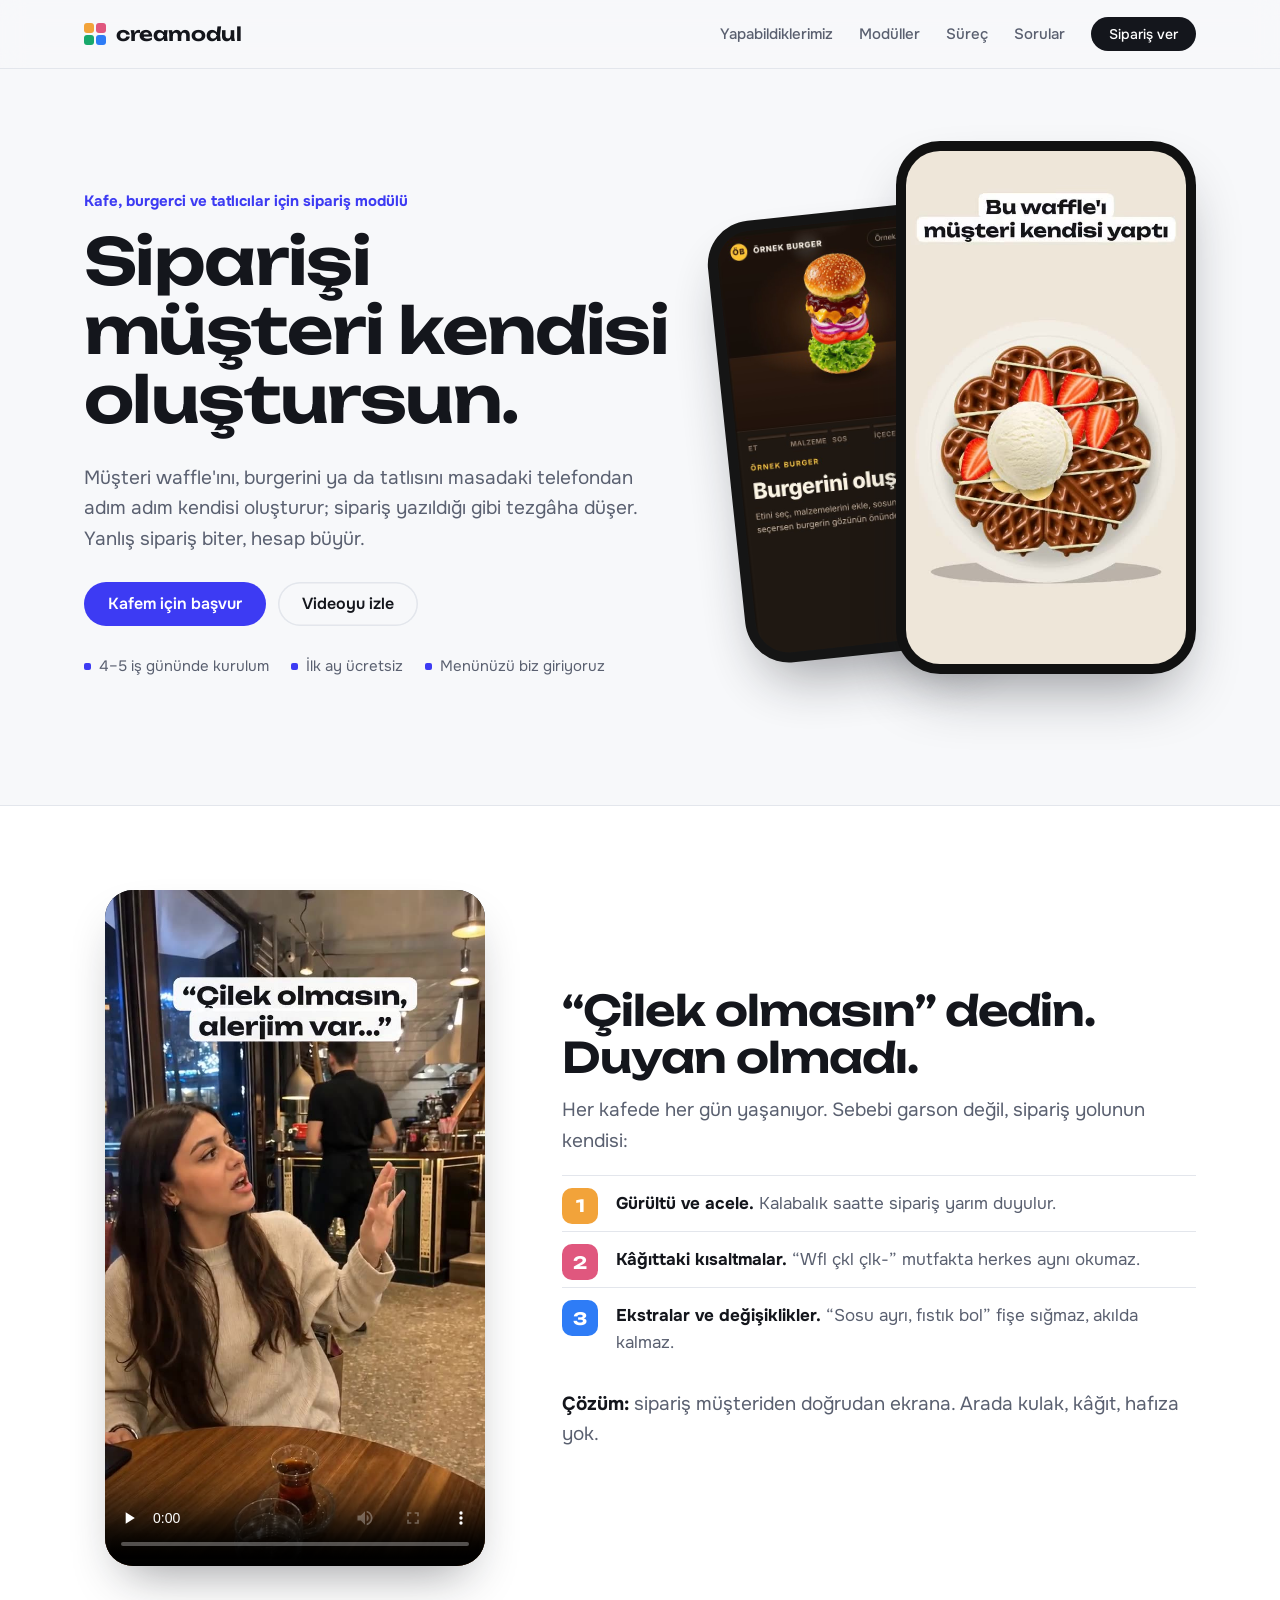
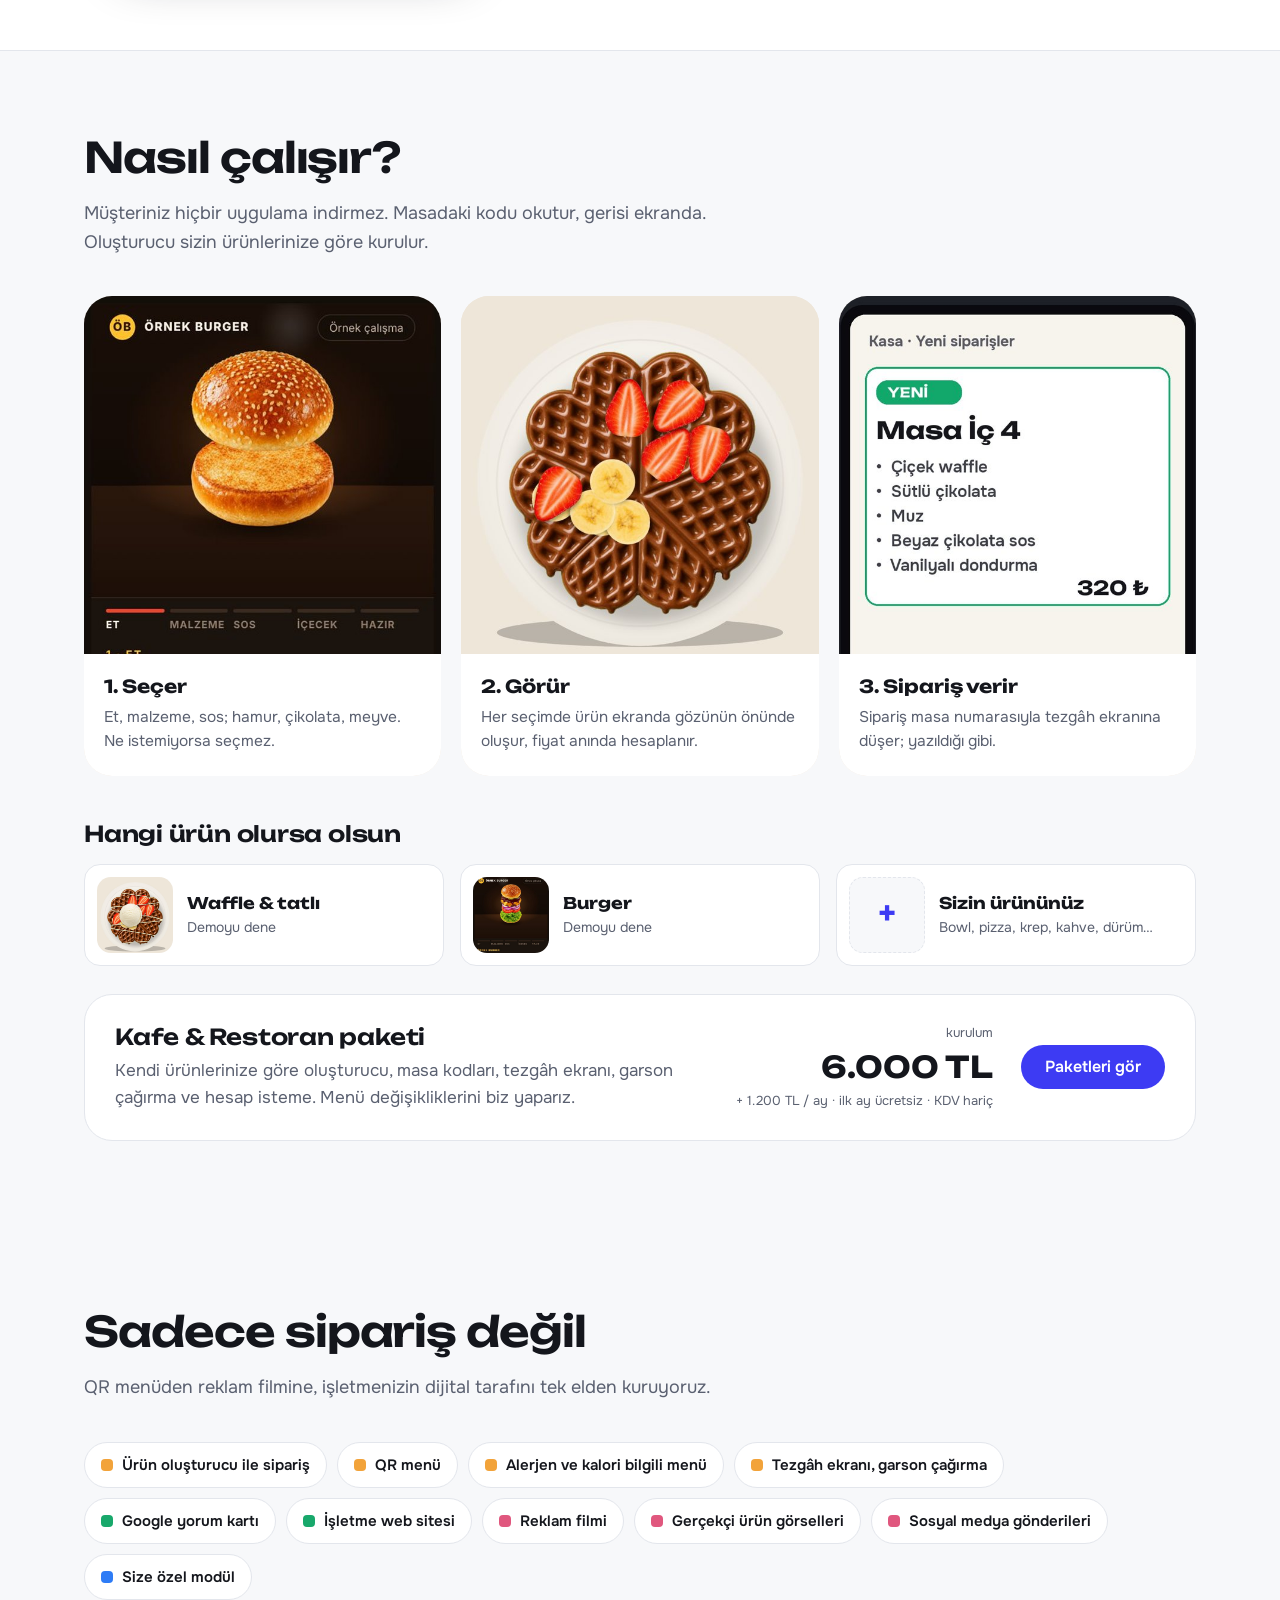
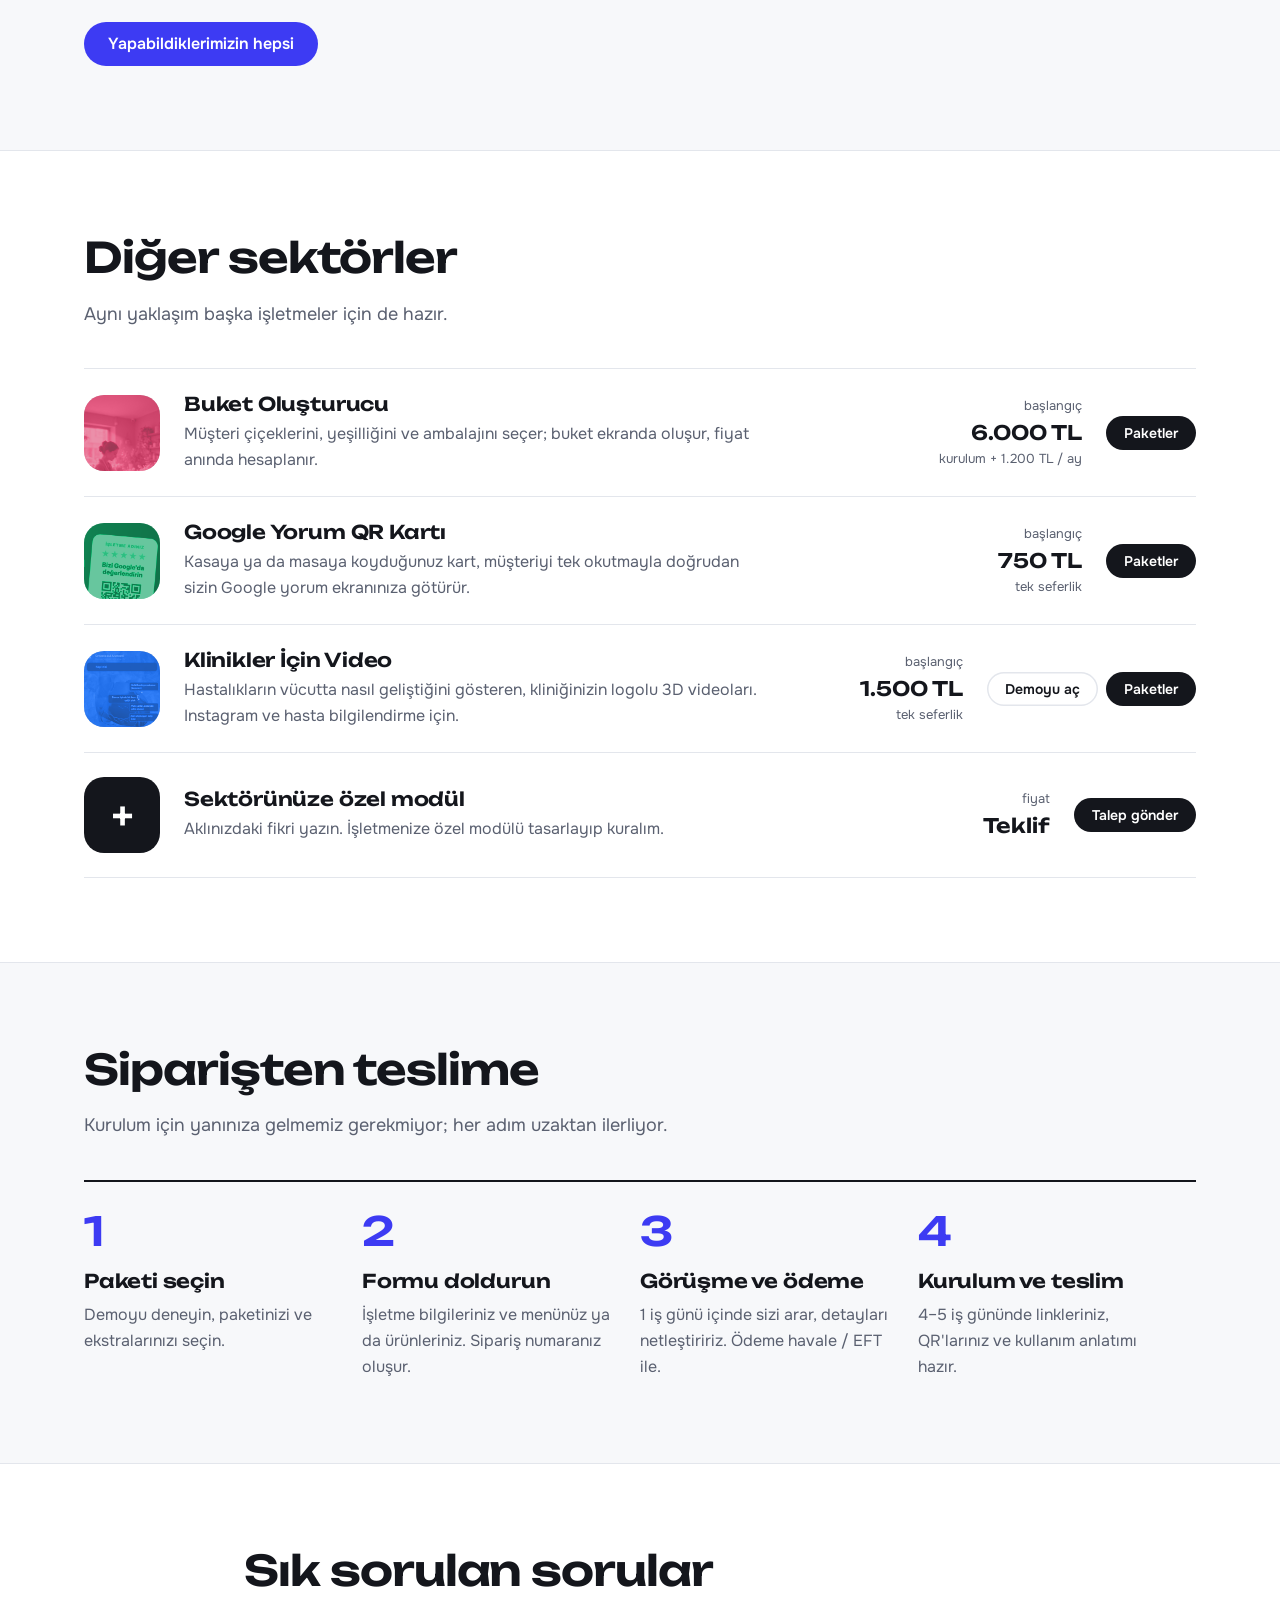
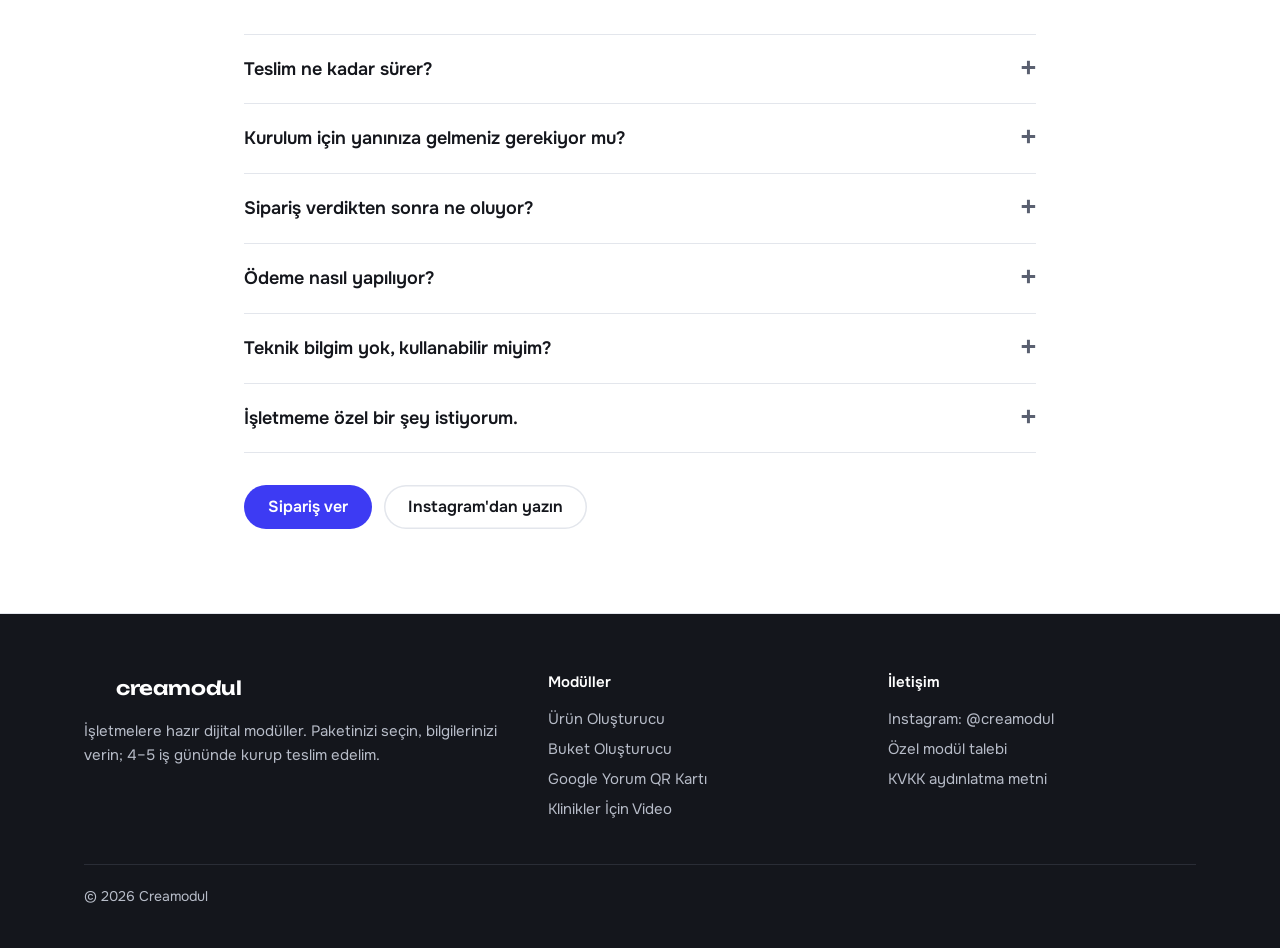
==== index.html @ 42342e68 "Yapabildiklerimiz sayfası (QR menü, ürün oluşturucu, alerjen/kalori menü, tezgâh ekranı, yorum kartı" ====
<!doctype html><html lang="tr"><head><meta charset="utf-8">
<meta name="viewport" content="width=device-width,initial-scale=1">
<title>Creamodul | Kafe ve tatlıcılar için sipariş modülü: müşteri ürününü kendisi oluşturur</title><meta name="description" content="Müşteri waffle&#x27;ını, burgerini, tatlısını masadaki telefondan kendisi oluşturur; sipariş yazıldığı gibi tezgâha düşer. Yanlış sipariş biter. 4–5 iş gününde uzaktan kurulum, ilk ay ücretsiz.">
<link rel="canonical" href="https://creamodul.com/">
<meta property="og:type" content="website"><meta property="og:title" content="Creamodul | Kafe ve tatlıcılar için sipariş modülü: müşteri ürününü kendisi oluşturur"><meta property="og:description" content="Müşteri waffle&#x27;ını, burgerini, tatlısını masadaki telefondan kendisi oluşturur; sipariş yazıldığı gibi tezgâha düşer. Yanlış sipariş biter. 4–5 iş gününde uzaktan kurulum, ilk ay ücretsiz.">
<meta property="og:url" content="https://creamodul.com/"><meta property="og:image" content="https://creamodul.com/assets/img/og.jpg"><meta property="og:locale" content="tr_TR">
<meta name="twitter:card" content="summary_large_image"><meta name="theme-color" content="#F7F8FA">
<link rel="icon" href="/assets/img/favicon.svg" type="image/svg+xml">
<link rel="preconnect" href="https://fonts.googleapis.com"><link rel="preconnect" href="https://fonts.gstatic.com" crossorigin>
<link rel="stylesheet" href="https://fonts.googleapis.com/css2?family=Onest:wght@400;500;600;700&family=Unbounded:wght@500;600&display=swap">
<link rel="stylesheet" href="/assets/style.css?v=6"><script type="application/ld+json">{"@context": "https://schema.org", "@type": "Organization", "name": "Creamodul", "url": "https://creamodul.com", "logo": "https://creamodul.com/assets/img/og.jpg", "sameAs": ["https://www.instagram.com/creamodul/"], "description": "İşletmeler için hazır dijital modüller: ürün oluşturucu, buket oluşturucu, Google yorum kartı, 3D anatomi videoları."}</script><script type="application/ld+json">{"@context": "https://schema.org", "@type": "FAQPage", "mainEntity": [{"@type": "Question", "name": "Teslim ne kadar sürer?", "acceptedAnswer": {"@type": "Answer", "text": "Ödeme onayından sonra 4–5 iş günü içinde kurulumu tamamlayıp linklerinizi ve QR'larınızı teslim ediyoruz."}}, {"@type": "Question", "name": "Kurulum için yanınıza gelmeniz gerekiyor mu?", "acceptedAnswer": {"@type": "Answer", "text": "Hayır. Her şey uzaktan kuruluyor. Size linkler, QR dosyaları ve kısa bir kullanım anlatımı gönderiyoruz."}}, {"@type": "Question", "name": "Sipariş verdikten sonra ne oluyor?", "acceptedAnswer": {"@type": "Answer", "text": "Siparişiniz bize düşer ve size bir sipariş numarası verilir. 1 iş günü içinde sizi arayıp detayları netleştiririz, ödeme bilgilerini paylaşırız. Ödemeden sonra kurulum başlar."}}, {"@type": "Question", "name": "Ödeme nasıl yapılıyor?", "acceptedAnswer": {"@type": "Answer", "text": "Havale veya EFT ile, faturalı. Aylık planlarda ilk ay ücretsizdir."}}, {"@type": "Question", "name": "Teknik bilgim yok, kullanabilir miyim?", "acceptedAnswer": {"@type": "Answer", "text": "Evet. Müşteriniz QR'ı okutur, sipariş ekranınıza düşer. Aylık planlarda menü ve fiyat değişikliklerini biz yapıyoruz."}}, {"@type": "Question", "name": "İşletmeme özel bir şey istiyorum.", "acceptedAnswer": {"@type": "Answer", "text": "Sipariş sayfasında “Sektörüme özel modül”ü seçip fikrinizi yazın, size özel teklif hazırlayalım."}}]}</script></head><body>
<header class="top"><div class="w"><a class="logo" href="/" aria-label="Creamodul ana sayfa"><i aria-hidden="true"><b></b><b></b><b></b><b></b></i>creamodul</a>
<nav class="mn" aria-label="Ana menü"><a class="hm" href="/yapabildiklerimiz/">Yapabildiklerimiz</a><a class="hm" href="/#moduller">Modüller</a><a class="hm" href="/#surec">Süreç</a><a class="hm" href="/#sss">Sorular</a><a class="btn sm" href="/siparis/">Sipariş ver</a></nav></div></header>
<main><section class="hero kh"><div class="w"><div>
<p class="eyebrow">Kafe, burgerci ve tatlıcılar için sipariş modülü</p>
<h1>Siparişi müşteri kendisi oluştursun.</h1>
<p class="lead">Müşteri waffle'ını, burgerini ya da tatlısını masadaki telefondan adım adım kendisi oluşturur; sipariş yazıldığı gibi tezgâha düşer. Yanlış sipariş biter, hesap büyür.</p>
<div class="cta"><a class="btn br" href="/siparis/?modul=kafe">Kafem için başvur</a><a class="btn gh" href="#video">Videoyu izle</a></div>
<ul class="facts"><li>4–5 iş gününde kurulum</li><li>İlk ay ücretsiz</li><li>Menünüzü biz giriyoruz</li></ul></div>
<div class="phones"><div class="phone p2"><img src="/assets/img/burger.jpg" alt="Burger oluşturucu ekranı" loading="lazy"></div><div class="phone"><video src="/assets/vid/olusturucu.mp4" poster="/assets/vid/olusturucu.jpg" autoplay muted loop playsinline aria-label="Müşterinin waffle'ını adım adım oluşturduğu ekran"></video></div></div></div></section>
<section id="video" class="alt"><div class="w split"><div class="vid"><video src="/assets/vid/reklam.mp4" poster="/assets/vid/reklam.jpg" controls playsinline preload="none"></video></div>
<div><h2>“Çilek olmasın” dedin. Duyan olmadı.</h2><p class="lead">Her kafede her gün yaşanıyor. Sebebi garson değil, sipariş yolunun kendisi:</p>
<ol class="why"><li><b>Gürültü ve acele.</b> Kalabalık saatte sipariş yarım duyulur.</li><li><b>Kâğıttaki kısaltmalar.</b> “Wfl çkl çlk-” mutfakta herkes aynı okumaz.</li><li><b>Ekstralar ve değişiklikler.</b> “Sosu ayrı, fıstık bol” fişe sığmaz, akılda kalmaz.</li></ol>
<p class="lead" style="margin-top:18px"><b style="color:var(--ink)">Çözüm:</b> sipariş müşteriden doğrudan ekrana. Arada kulak, kâğıt, hafıza yok.</p></div></div></section>
<section id="nasil"><div class="w"><div class="sh"><h2>Nasıl çalışır?</h2><p>Müşteriniz hiçbir uygulama indirmez. Masadaki kodu okutur, gerisi ekranda. Oluşturucu sizin ürünlerinize göre kurulur.</p></div>
<div class="how"><figure><img src="/assets/img/burger_sec.jpg" alt="Burger oluşturucuda et seçimi" loading="lazy"><figcaption><b>1. Seçer</b>Et, malzeme, sos; hamur, çikolata, meyve. Ne istemiyorsa seçmez.</figcaption></figure>
<figure><img src="/assets/img/waffle4.jpg" alt="Çikolata ve meyve eklenmiş waffle" loading="lazy"><figcaption><b>2. Görür</b>Her seçimde ürün ekranda gözünün önünde oluşur, fiyat anında hesaplanır.</figcaption></figure>
<figure><img src="/assets/img/siparis_kart.jpg" alt="Tezgâh ekranına düşen sipariş" loading="lazy"><figcaption><b>3. Sipariş verir</b>Sipariş masa numarasıyla tezgâh ekranına düşer; yazıldığı gibi.</figcaption></figure></div>
<div class="prods"><h3>Hangi ürün olursa olsun</h3><div class="pr-row">
<a class="prc" href="/demo/waffle/?masa=B1" target="_blank" rel="noopener"><img src="/assets/img/waffle6.jpg" alt="Waffle" loading="lazy"><span><b>Waffle &amp; tatlı</b>Demoyu dene</span></a>
<a class="prc" href="https://burger.creamodul.com" target="_blank" rel="noopener"><img src="/assets/img/burger_kare.jpg" alt="Burger" loading="lazy"><span><b>Burger</b>Demoyu dene</span></a>
<a class="prc ph" href="/siparis/?modul=kafe"><div class="ic">+</div><span><b>Sizin ürününüz</b>Bowl, pizza, krep, kahve, dürüm…</span></a></div></div>
<div class="kpk"><div><h3>Kafe &amp; Restoran paketi</h3><p>Kendi ürünlerinize göre oluşturucu, masa kodları, tezgâh ekranı, garson çağırma ve hesap isteme. Menü değişikliklerini biz yaparız.</p></div>
<div class="kp"><small>kurulum</small><b>6.000 TL</b><small>+ 1.200 TL / ay · ilk ay ücretsiz · KDV hariç</small></div>
<div class="acts"><a class="btn br" href="/moduller/kafe-restoran-qr-siparis/">Paketleri gör</a></div></div></div></section>
<section id="yap"><div class="w"><div class="sh"><h2>Sadece sipariş değil</h2><p>QR menüden reklam filmine, işletmenizin dijital tarafını tek elden kuruyoruz.</p></div><div class="chipsx"><span class="cx"><i class="dot kafe"></i>Ürün oluşturucu ile sipariş</span><span class="cx"><i class="dot kafe"></i>QR menü</span><span class="cx"><i class="dot kafe"></i>Alerjen ve kalori bilgili menü</span><span class="cx"><i class="dot kafe"></i>Tezgâh ekranı, garson çağırma</span><span class="cx"><i class="dot yorum"></i>Google yorum kartı</span><span class="cx"><i class="dot yorum"></i>İşletme web sitesi</span><span class="cx"><i class="dot cicek"></i>Reklam filmi</span><span class="cx"><i class="dot cicek"></i>Gerçekçi ürün görselleri</span><span class="cx"><i class="dot cicek"></i>Sosyal medya gönderileri</span><span class="cx"><i class="dot anatomi"></i>Size özel modül</span></div><div style="margin-top:22px"><a class="btn br" href="/yapabildiklerimiz/">Yapabildiklerimizin hepsi</a></div></div></section>
<section id="moduller" class="alt"><div class="w"><div class="sh"><h2>Diğer sektörler</h2><p>Aynı yaklaşım başka işletmeler için de hazır.</p></div><div class="cat"><div class="row-m"><div class="sw cicek"><img src="/assets/img/foto-cicek.jpg" alt=""></div>
<div><h3><a href="/moduller/cicekci-buket-olusturucu/" style="text-decoration:none">Buket Oluşturucu</a></h3><p>Müşteri çiçeklerini, yeşilliğini ve ambalajını seçer; buket ekranda oluşur, fiyat anında hesaplanır.</p></div>
<div class="price"><small>başlangıç</small><b>6.000 TL</b><small>kurulum + 1.200 TL / ay</small></div>
<div class="acts"><a class="btn sm" href="/moduller/cicekci-buket-olusturucu/">Paketler</a></div></div><div class="row-m"><div class="sw yorum"><img src="/assets/img/yorum.jpg" alt=""></div>
<div><h3><a href="/moduller/google-yorum-karti/" style="text-decoration:none">Google Yorum QR Kartı</a></h3><p>Kasaya ya da masaya koyduğunuz kart, müşteriyi tek okutmayla doğrudan sizin Google yorum ekranınıza götürür.</p></div>
<div class="price"><small>başlangıç</small><b>750 TL</b><small>tek seferlik</small></div>
<div class="acts"><a class="btn sm" href="/moduller/google-yorum-karti/">Paketler</a></div></div><div class="row-m"><div class="sw anatomi"><img src="/assets/img/anatomi.jpg" alt=""></div>
<div><h3><a href="/moduller/3d-anatomi-klinik/" style="text-decoration:none">Klinikler İçin Video</a></h3><p>Hastalıkların vücutta nasıl geliştiğini gösteren, kliniğinizin logolu 3D videoları. Instagram ve hasta bilgilendirme için.</p></div>
<div class="price"><small>başlangıç</small><b>1.500 TL</b><small>tek seferlik</small></div>
<div class="acts"><a class="btn gh sm" href="https://anatomi.creamodul.com" target="_blank" rel="noopener">Demoyu aç</a><a class="btn sm" href="/moduller/3d-anatomi-klinik/">Paketler</a></div></div><div class="row-m"><div class="sw ozel"></div><div><h3>Sektörünüze özel modül</h3><p>Aklınızdaki fikri yazın. İşletmenize özel modülü tasarlayıp kuralım.</p></div>
<div class="price"><small>fiyat</small><b>Teklif</b></div><div class="acts"><a class="btn sm" href="/siparis/?modul=ozel">Talep gönder</a></div></div></div></div></section>
<section id="surec"><div class="w"><div class="sh"><h2>Siparişten teslime</h2><p>Kurulum için yanınıza gelmemiz gerekmiyor; her adım uzaktan ilerliyor.</p></div>
<div class="steps"><div class="st"><h3>Paketi seçin</h3><p>Demoyu deneyin, paketinizi ve ekstralarınızı seçin.</p></div>
<div class="st"><h3>Formu doldurun</h3><p>İşletme bilgileriniz ve menünüz ya da ürünleriniz. Sipariş numaranız oluşur.</p></div>
<div class="st"><h3>Görüşme ve ödeme</h3><p>1 iş günü içinde sizi arar, detayları netleştiririz. Ödeme havale / EFT ile.</p></div>
<div class="st"><h3>Kurulum ve teslim</h3><p>4–5 iş gününde linkleriniz, QR'larınız ve kullanım anlatımı hazır.</p></div></div></div></section>
<section id="sss" class="alt"><div class="w" style="max-width:840px"><div class="sh"><h2>Sık sorulan sorular</h2></div>
<details><summary>Teslim ne kadar sürer?</summary><p>Ödeme onayından sonra 4–5 iş günü içinde kurulumu tamamlayıp linklerinizi ve QR&#x27;larınızı teslim ediyoruz.</p></details><details><summary>Kurulum için yanınıza gelmeniz gerekiyor mu?</summary><p>Hayır. Her şey uzaktan kuruluyor. Size linkler, QR dosyaları ve kısa bir kullanım anlatımı gönderiyoruz.</p></details><details><summary>Sipariş verdikten sonra ne oluyor?</summary><p>Siparişiniz bize düşer ve size bir sipariş numarası verilir. 1 iş günü içinde sizi arayıp detayları netleştiririz, ödeme bilgilerini paylaşırız. Ödemeden sonra kurulum başlar.</p></details><details><summary>Ödeme nasıl yapılıyor?</summary><p>Havale veya EFT ile, faturalı. Aylık planlarda ilk ay ücretsizdir.</p></details><details><summary>Teknik bilgim yok, kullanabilir miyim?</summary><p>Evet. Müşteriniz QR&#x27;ı okutur, sipariş ekranınıza düşer. Aylık planlarda menü ve fiyat değişikliklerini biz yapıyoruz.</p></details><details><summary>İşletmeme özel bir şey istiyorum.</summary><p>Sipariş sayfasında “Sektörüme özel modül”ü seçip fikrinizi yazın, size özel teklif hazırlayalım.</p></details>
<div style="display:flex;gap:12px;margin-top:32px;flex-wrap:wrap"><a class="btn br" href="/siparis/">Sipariş ver</a><a class="btn gh" href="https://www.instagram.com/creamodul/" rel="noopener">Instagram'dan yazın</a></div></div></section></main>
<footer><div class="w"><div><a class="logo" href="/"><i aria-hidden="true"><b></b><b></b><b></b><b></b></i>creamodul</a><p>İşletmelere hazır dijital modüller. Paketinizi seçin, bilgilerinizi verin; 4–5 iş gününde kurup teslim edelim.</p></div>
<div><b>Modüller</b><a href="/moduller/kafe-restoran-qr-siparis/">Ürün Oluşturucu</a><a href="/moduller/cicekci-buket-olusturucu/">Buket Oluşturucu</a><a href="/moduller/google-yorum-karti/">Google Yorum QR Kartı</a><a href="/moduller/3d-anatomi-klinik/">Klinikler İçin Video</a></div>
<div><b>İletişim</b><a href="https://www.instagram.com/creamodul/" rel="noopener">Instagram: @creamodul</a><a href="/siparis/?modul=ozel">Özel modül talebi</a><a href="/kvkk/">KVKK aydınlatma metni</a></div>
<div class="cp">© 2026 Creamodul</div></div></footer></body></html>
---- assets/style.css ----
/* Creamodul — modül rafı teması */
:root{
  --paper:#F7F8FA; --white:#fff; --ink:#14161C; --mute:#5A6070; --line:#E3E6EC; --soft:#EEF0F4;
  --brand:#3D3BF3; --brand-d:#2C2AD0;
  --kafe:#F2A33A; --cicek:#E0577E; --yorum:#18A86B; --anatomi:#2E7CF6; --ozel:#14161C;
  --r-s:10px; --r-m:16px; --r-l:28px;
  --disp:"Unbounded",system-ui,sans-serif; --body:"Onest",system-ui,-apple-system,"Segoe UI",sans-serif;
}
*{box-sizing:border-box}html{scroll-behavior:smooth}
body{margin:0;background:var(--paper);color:var(--ink);font:17px/1.6 var(--body);-webkit-font-smoothing:antialiased}
img{max-width:100%;display:block}a{color:inherit}
:focus-visible{outline:3px solid var(--brand);outline-offset:3px;border-radius:6px}
h1,h2,h3{font-family:var(--disp);font-weight:600;letter-spacing:-.025em;margin:0 0 .45em;line-height:1.08}
h1{font-size:clamp(36px,5.4vw,64px)}h2{font-size:clamp(28px,3.4vw,42px)}h3{font-size:19px;letter-spacing:-.01em;line-height:1.25}
p{margin:0 0 1em}.mute{color:var(--mute)}.sm{font-size:15px}
.w{max-width:1160px;margin:0 auto;padding:0 24px}
.lead{font-size:19px;color:var(--mute);max-width:34em}

/* header */
header.top{position:sticky;top:0;z-index:30;background:rgba(247,248,250,.88);backdrop-filter:saturate(1.4) blur(12px);border-bottom:1px solid var(--line)}
header.top .w{display:flex;align-items:center;justify-content:space-between;height:68px;gap:20px}
.logo{display:flex;align-items:center;gap:10px;text-decoration:none;font-family:var(--disp);font-weight:600;font-size:19px;letter-spacing:-.02em}
.logo i{display:grid;grid-template-columns:1fr 1fr;gap:2px;width:22px;height:22px}
.logo i b{border-radius:3px}.logo i b:nth-child(1){background:var(--kafe)}.logo i b:nth-child(2){background:var(--cicek)}.logo i b:nth-child(3){background:var(--yorum)}.logo i b:nth-child(4){background:var(--anatomi)}
nav.mn{display:flex;align-items:center;gap:26px}nav.mn a{text-decoration:none;font-weight:500;font-size:15px;color:var(--mute)}nav.mn a:hover{color:var(--ink)}
@media(max-width:760px){nav.mn a.hm{display:none}}

/* buttons */
.btn{display:inline-flex;align-items:center;justify-content:center;gap:8px;border:0;border-radius:999px;padding:14px 24px;font:600 16px/1 var(--body);text-decoration:none;cursor:pointer;background:var(--ink);color:#fff;transition:background .15s,transform .15s}
.btn:hover{background:#2A2D36}.btn:active{transform:scale(.98)}
.btn.br{background:var(--brand)}.btn.br:hover{background:var(--brand-d)}
.btn.gh{background:transparent;color:var(--ink);box-shadow:inset 0 0 0 1.5px var(--line)}.btn.gh:hover{box-shadow:inset 0 0 0 1.5px var(--ink)}
.btn.sm{padding:10px 18px;font-size:14px}
nav.mn a.btn{color:#fff}
.btn[disabled]{opacity:.6;cursor:wait}

/* hero */
.hero{padding:72px 0 64px}
.hero .w{display:grid;grid-template-columns:1.05fr .95fr;gap:56px;align-items:center}
.hero .cta{display:flex;flex-wrap:wrap;gap:12px;margin-top:28px}
.facts{display:flex;flex-wrap:wrap;gap:10px 22px;margin-top:28px;padding:0;list-style:none;font-size:15px;color:var(--mute)}
.facts li{display:flex;align-items:center;gap:8px}.facts li:before{content:"";width:7px;height:7px;border-radius:2px;background:var(--brand)}
.rack{display:grid;grid-template-columns:1fr 1fr;gap:14px}
.tile{position:relative;border-radius:var(--r-l);overflow:hidden;aspect-ratio:1/1.08;display:flex;flex-direction:column;justify-content:space-between;padding:18px;color:#fff;text-decoration:none}
.tile span{font-family:var(--disp);font-weight:600;font-size:15px;line-height:1.2;position:relative;z-index:1;max-width:9em}
.tile img{position:absolute;right:-6%;bottom:-24%;width:62%;border-radius:18px;box-shadow:0 18px 40px rgba(0,0,0,.28);transform:rotate(-4deg)}
.tile.kafe{background:var(--kafe)}.tile.cicek{background:var(--cicek)}.tile.yorum{background:var(--yorum)}.tile.anatomi{background:var(--anatomi)}
@media (prefers-reduced-motion:no-preference){
  .rack .tile{animation:snap .7s cubic-bezier(.2,.9,.25,1.2) both}
  .rack .tile:nth-child(2){animation-delay:.12s}.rack .tile:nth-child(3){animation-delay:.24s}.rack .tile:nth-child(4){animation-delay:.36s}
  @keyframes snap{from{opacity:0;transform:translateY(26px) scale(.94)}to{opacity:1;transform:none}}
}
@media(max-width:900px){.hero .w{grid-template-columns:1fr}.hero{padding:44px 0}}

/* sections */
section{padding:84px 0}section.alt{background:var(--white);border-top:1px solid var(--line);border-bottom:1px solid var(--line)}
.sh{max-width:640px;margin-bottom:40px}.sh p{color:var(--mute);font-size:18px}

/* catalog rows */
.cat{border-top:1px solid var(--line)}
.row-m{display:grid;grid-template-columns:76px 1fr auto auto;gap:24px;align-items:center;padding:24px 0;border-bottom:1px solid var(--line)}
.sw{width:76px;height:76px;border-radius:20px;overflow:hidden;position:relative}
.sw img{position:absolute;inset:0;width:100%;height:100%;object-fit:cover;object-position:top;mix-blend-mode:luminosity;opacity:.35}
.sw.kafe{background:var(--kafe)}.sw.cicek{background:var(--cicek)}.sw.yorum{background:var(--yorum)}.sw.anatomi{background:var(--anatomi)}.sw.ozel{background:var(--ink)}
.sw.ozel:after{content:"+";position:absolute;inset:0;display:grid;place-items:center;color:#fff;font:600 34px var(--disp)}
.row-m h3{margin:0 0 4px}.row-m p{margin:0;color:var(--mute);font-size:16px;max-width:36em}
.price{text-align:right;white-space:nowrap}.price small{display:block;color:var(--mute);font-size:13px}.price b{font-family:var(--disp);font-weight:600;font-size:20px}
.row-m .acts{display:flex;gap:8px}
@media(max-width:820px){.row-m{grid-template-columns:60px 1fr;gap:14px 16px}.sw{width:60px;height:60px;border-radius:16px}.price{text-align:left;grid-column:2}.row-m .acts{grid-column:2}}

/* steps */
.steps{display:grid;grid-template-columns:repeat(4,1fr);gap:0;counter-reset:s;border-top:2px solid var(--ink)}
.st{padding:24px 24px 0 0}.st:before{counter-increment:s;content:counter(s);display:block;font:600 40px var(--disp);color:var(--brand);margin-bottom:14px}
.st p{color:var(--mute);font-size:16px;margin:0}
@media(max-width:820px){.steps{grid-template-columns:1fr 1fr;gap:20px}}@media(max-width:480px){.steps{grid-template-columns:1fr}}

/* FAQ */
details{border-bottom:1px solid var(--line);padding:20px 0}details:first-of-type{border-top:1px solid var(--line)}
summary{cursor:pointer;font-weight:600;font-size:18px;list-style:none;display:flex;justify-content:space-between;gap:16px}
summary::-webkit-details-marker{display:none}summary:after{content:"+";font:500 24px/1 var(--disp);color:var(--mute)}details[open] summary:after{content:"–"}
details p{color:var(--mute);margin:12px 0 0;max-width:42em}

/* module page */
.crumb{font-size:15px;color:var(--mute);margin-bottom:20px}.crumb a{text-decoration:none}.crumb a:hover{text-decoration:underline}
.mhero .w{display:grid;grid-template-columns:1.1fr .9fr;gap:48px;align-items:center}
.stage{border-radius:var(--r-l);padding:36px 24px 0;display:flex;justify-content:center;gap:14px;overflow:hidden;min-height:440px;align-items:flex-end}
.stage.kafe{background:var(--kafe)}.stage.cicek{background:var(--cicek)}.stage.yorum{background:var(--yorum)}.stage.anatomi{background:var(--anatomi)}
.stage img{width:46%;max-width:220px;border-radius:22px 22px 0 0;box-shadow:0 -10px 40px rgba(0,0,0,.25)}
.stage img:nth-child(2){transform:translateY(28px)}
@media(max-width:900px){.mhero .w{grid-template-columns:1fr}.stage{min-height:340px}}
.feat{list-style:none;padding:0;margin:0;display:grid;grid-template-columns:1fr 1fr;gap:18px 40px}
.feat li{padding-left:30px;position:relative}.feat li:before{content:"";position:absolute;left:0;top:.45em;width:14px;height:14px;border-radius:4px;background:var(--brand)}
@media(max-width:700px){.feat{grid-template-columns:1fr}}
.pk{display:grid;grid-template-columns:repeat(auto-fit,minmax(280px,1fr));gap:20px;align-items:stretch}
.pc{background:var(--white);border:1px solid var(--line);border-radius:var(--r-m);padding:28px;display:flex;flex-direction:column}
.pc.hl{border:2px solid var(--ink)}
.pc .tag{font-size:13px;font-weight:600;color:var(--brand);margin-bottom:8px}
.pc .pr{font:600 34px/1.1 var(--disp);margin:10px 0 4px}.pc .pr small{font-size:16px;font-family:var(--body);font-weight:500;color:var(--mute)}
.pc .pr2{color:var(--mute);font-size:14px;margin-bottom:20px}
.pc ul{list-style:none;padding:0;margin:0 0 24px;flex:1}.pc li{padding:8px 0 8px 26px;position:relative;font-size:15.5px;border-top:1px solid var(--soft)}
.pc li:before{content:"";position:absolute;left:2px;top:15px;width:10px;height:6px;border-left:2px solid var(--yorum);border-bottom:2px solid var(--yorum);transform:rotate(-45deg)}
.extras{display:grid;grid-template-columns:repeat(auto-fit,minmax(240px,1fr));gap:12px;margin-top:8px}
.ex{display:flex;justify-content:space-between;gap:12px;background:var(--white);border:1px solid var(--line);border-radius:var(--r-s);padding:14px 16px;font-size:15px}.ex b{white-space:nowrap}

/* order */
.ord{display:grid;grid-template-columns:1.45fr .85fr;gap:32px;align-items:start}@media(max-width:920px){.ord{grid-template-columns:1fr}}
.ord>div,.ord>aside{min-width:0}
.box{background:var(--white);border:1px solid var(--line);border-radius:var(--r-m);padding:26px;margin-bottom:18px}
.box h3{margin-bottom:16px;display:flex;align-items:center;gap:12px}
.box h3 i{font-style:normal;display:grid;place-items:center;width:28px;height:28px;border-radius:8px;background:var(--soft);font:600 14px var(--disp)}
label.f{display:block;font-weight:600;font-size:15px;margin:16px 0 6px}
input.i,select.i,textarea.i{width:100%;background:var(--paper);border:1.5px solid var(--line);color:var(--ink);border-radius:12px;padding:13px 14px;font:16px var(--body)}
input.i:focus,select.i:focus,textarea.i:focus{outline:none;border-color:var(--brand);background:#fff}
textarea.i{min-height:96px;resize:vertical}
.opts{display:grid;gap:10px}
.opt{display:flex;gap:14px;align-items:flex-start;background:var(--paper);border:1.5px solid var(--line);border-radius:14px;padding:15px 16px;cursor:pointer;transition:border-color .15s}
.opt:hover{border-color:#C9CED8}.opt:has(input:checked){border-color:var(--brand);background:#F2F2FF}
.opt input{margin-top:4px;accent-color:var(--brand);width:18px;height:18px;flex:none}
.opt .t{flex:1;min-width:0}.opt .t b{display:block;font-weight:600}.opt .t small{color:var(--mute);font-size:14px}.opt .p{font-weight:700;white-space:nowrap;font-size:15px}
@media(max-width:640px){.opt{flex-wrap:wrap}.opt .t{flex:1 1 calc(100% - 40px)}.opt .p{white-space:normal;margin-left:32px;color:var(--brand)}}
.sum{position:sticky;top:88px}.sum .row{display:flex;justify-content:space-between;gap:10px;padding:9px 0;border-bottom:1px solid var(--soft);font-size:15px}
.sum .tot{font:600 22px var(--disp);border:0;padding-top:16px}.sum .note{font-size:13.5px;color:var(--mute);margin-top:12px}
.err{color:#D92D20;font-size:14.5px;margin-top:12px;display:none}
.chk{display:flex;gap:10px;align-items:flex-start;font-size:14.5px;color:var(--mute);margin-top:18px}.chk input{margin-top:3px;accent-color:var(--brand);width:17px;height:17px}
.next{list-style:none;padding:0;margin:0;counter-reset:n}.next li{position:relative;padding:0 0 18px 44px}.next li:before{counter-increment:n;content:counter(n);position:absolute;left:0;top:-2px;width:30px;height:30px;border-radius:50%;background:var(--soft);display:grid;place-items:center;font:600 14px var(--disp)}
.next li.ok:before{background:var(--yorum);color:#fff;content:"✓"}.next li b{display:block}.next li span{color:var(--mute);font-size:15px}
.done{max-width:640px;margin:0 auto}.code{font:600 30px var(--disp);letter-spacing:.02em;color:var(--brand);margin:6px 0 18px}
.hidden{display:none!important}

/* footer */
footer{background:var(--ink);color:#B7BCC8;padding:56px 0 40px;font-size:15px}
footer .w{display:grid;grid-template-columns:1.4fr 1fr 1fr;gap:32px}footer .logo{color:#fff;margin-bottom:12px}
footer b{color:#fff;display:block;margin-bottom:10px;font-weight:600}footer a{text-decoration:none;display:block;padding:3px 0}footer a:hover{color:#fff}
footer .cp{grid-column:1/-1;border-top:1px solid #2A2D36;padding-top:20px;margin-top:8px;font-size:14px}
@media(max-width:760px){footer .w{grid-template-columns:1fr 1fr}footer .w>div:first-child{grid-column:1/-1}}
.prose{max-width:720px}.prose h3{margin-top:28px}
.tile.photo img{inset:0;width:100%;height:100%;object-fit:cover;object-position:50% 30%;transform:none;border-radius:0;box-shadow:none;right:auto;bottom:auto}
.tile.photo:before{content:"";position:absolute;inset:0;background:linear-gradient(180deg,rgba(224,87,126,.92),rgba(224,87,126,0) 55%);z-index:1}
.duo{display:grid;grid-template-columns:1fr 1fr;gap:20px;padding:56px 0}
.duo figure{margin:0;position:relative;border-radius:var(--r-l);overflow:hidden;aspect-ratio:4/5;background:#ddd}
.duo img{width:100%;height:100%;object-fit:cover}
.duo figcaption{position:absolute;left:16px;right:16px;bottom:16px;background:rgba(255,255,255,.94);backdrop-filter:blur(8px);border-radius:var(--r-m);padding:16px 18px;font-size:15.5px;color:var(--mute)}
.duo figcaption b{display:block;color:var(--ink);font-family:var(--disp);font-weight:600;font-size:16px;margin-bottom:2px}
@media(max-width:700px){.duo{grid-template-columns:1fr}.duo figure{aspect-ratio:4/4.6}}
@media(max-width:520px){.tile{padding:14px}.tile span{font-size:13px}.tile img{width:54%;bottom:-34%}}
/* kampanya: kafe odaklı ana sayfa */
.eyebrow{font-weight:700;color:var(--brand);margin:0 0 14px;font-size:15px}
.kh .w{grid-template-columns:1.15fr .85fr}
.phone{justify-self:center;width:min(330px,80vw);aspect-ratio:9/16;border-radius:44px;background:#111;padding:10px;box-shadow:0 30px 60px -20px rgba(20,22,28,.45)}
.phone video{width:100%;height:100%;object-fit:cover;border-radius:34px;display:block;background:#efe6da}
.split{display:grid;grid-template-columns:.8fr 1.2fr;gap:56px;align-items:center}
.vid video{width:100%;max-width:380px;aspect-ratio:9/16;border-radius:28px;background:#111;display:block;margin:0 auto;box-shadow:0 24px 50px -20px rgba(20,22,28,.45)}
.split h2{font-family:var(--disp);font-size:clamp(28px,3.4vw,42px);line-height:1.12;margin:0 0 14px}
.why{margin:18px 0 0;padding:0;list-style:none;counter-reset:w}
.why li{counter-increment:w;position:relative;padding:14px 0 14px 54px;border-top:1px solid var(--line);color:var(--mute);font-size:17px}
.why li:before{content:counter(w);position:absolute;left:0;top:12px;width:36px;height:36px;border-radius:10px;background:var(--kafe);color:#fff;font-family:var(--disp);font-weight:700;display:grid;place-items:center}
.why li:nth-child(2):before{background:var(--cicek)}.why li:nth-child(3):before{background:var(--anatomi)}
.why b{color:var(--ink)}
.how{display:grid;grid-template-columns:repeat(3,1fr);gap:20px}
.how figure{margin:0;background:#efe6da;border-radius:var(--r-l);overflow:hidden}
.how img{width:100%;aspect-ratio:1;object-fit:cover;display:block}
.how figcaption{padding:18px 20px 22px;background:#fff;color:var(--mute);font-size:15.5px}
.how figcaption b{display:block;color:var(--ink);font-family:var(--disp);font-size:18px;margin-bottom:4px}
.kpk{margin-top:28px;display:grid;grid-template-columns:1.4fr auto auto;gap:28px;align-items:center;background:#fff;border:1px solid var(--line);border-radius:var(--r-l);padding:28px 30px}
.kpk h3{font-family:var(--disp);margin:0 0 6px;font-size:22px}.kpk p{margin:0;color:var(--mute)}
.kp{text-align:right}.kp small{display:block;color:var(--mute);font-size:13px}.kp b{font-family:var(--disp);font-size:30px}
.kpk .acts{display:flex;gap:10px;flex-wrap:wrap}
@media(max-width:860px){.kh .w,.split{grid-template-columns:1fr}.how{grid-template-columns:1fr}.kpk{grid-template-columns:1fr}.kp{text-align:left}.phone{margin-top:28px}}
.phones{position:relative;justify-self:center;width:min(470px,92vw);height:min(600px,150vw)}
.phones .phone{position:absolute;right:0;top:0;width:min(300px,62vw)}
.phones .phone.p2{left:0;right:auto;top:70px;width:min(250px,52vw);transform:rotate(-6deg);opacity:.98}
.phone img{width:100%;height:100%;object-fit:cover;border-radius:34px;display:block}
.prods{margin-top:44px}.prods h3{font-family:var(--disp);font-size:22px;margin:0 0 16px}
.pr-row{display:grid;grid-template-columns:repeat(3,1fr);gap:16px}
.prc{display:flex;align-items:center;gap:14px;background:#fff;border:1px solid var(--line);border-radius:var(--r-m);padding:12px;text-decoration:none;color:var(--mute);transition:border-color .2s}
.prc:hover{border-color:var(--brand)}
.prc img,.prc .ic{width:76px;height:76px;border-radius:14px;object-fit:cover;flex:none}
.prc .ic{background:var(--paper);display:grid;place-items:center;font-size:34px;color:var(--brand);font-weight:700;border:1px dashed var(--line)}
.prc b{display:block;color:var(--ink);font-family:var(--disp);font-size:16px}
.prc span{font-size:14px}
@media(max-width:860px){.pr-row{grid-template-columns:1fr}.phones{height:560px}}
.dot{display:inline-block;width:12px;height:12px;border-radius:4px;flex:none}
.dot.kafe{background:var(--kafe)}.dot.yorum{background:var(--yorum)}.dot.cicek{background:var(--cicek)}.dot.anatomi{background:var(--anatomi)}
.chipsx{display:flex;flex-wrap:wrap;gap:10px}
.cx{display:inline-flex;align-items:center;gap:9px;background:#fff;border:1px solid var(--line);border-radius:999px;padding:10px 16px;font-weight:600;font-size:15px;color:var(--ink)}
.capg{margin-bottom:44px}.capg .gt{font-family:var(--disp);font-size:24px;margin:0 0 16px}
.caps{display:grid;grid-template-columns:repeat(3,1fr);gap:16px}
.cap{background:#fff;border:1px solid var(--line);border-radius:var(--r-l);padding:22px 22px 20px;position:relative}
.cap .dot{width:16px;height:16px;border-radius:5px;margin-bottom:12px}
.cap h3{font-family:var(--disp);font-size:18px;margin:0 0 8px;line-height:1.25}
.cap p{margin:0;color:var(--mute);font-size:15px}
.cap .cl{display:inline-block;margin-top:12px;font-weight:700;color:var(--brand);text-decoration:none;font-size:14px}
@media(max-width:860px){.caps{grid-template-columns:1fr}}
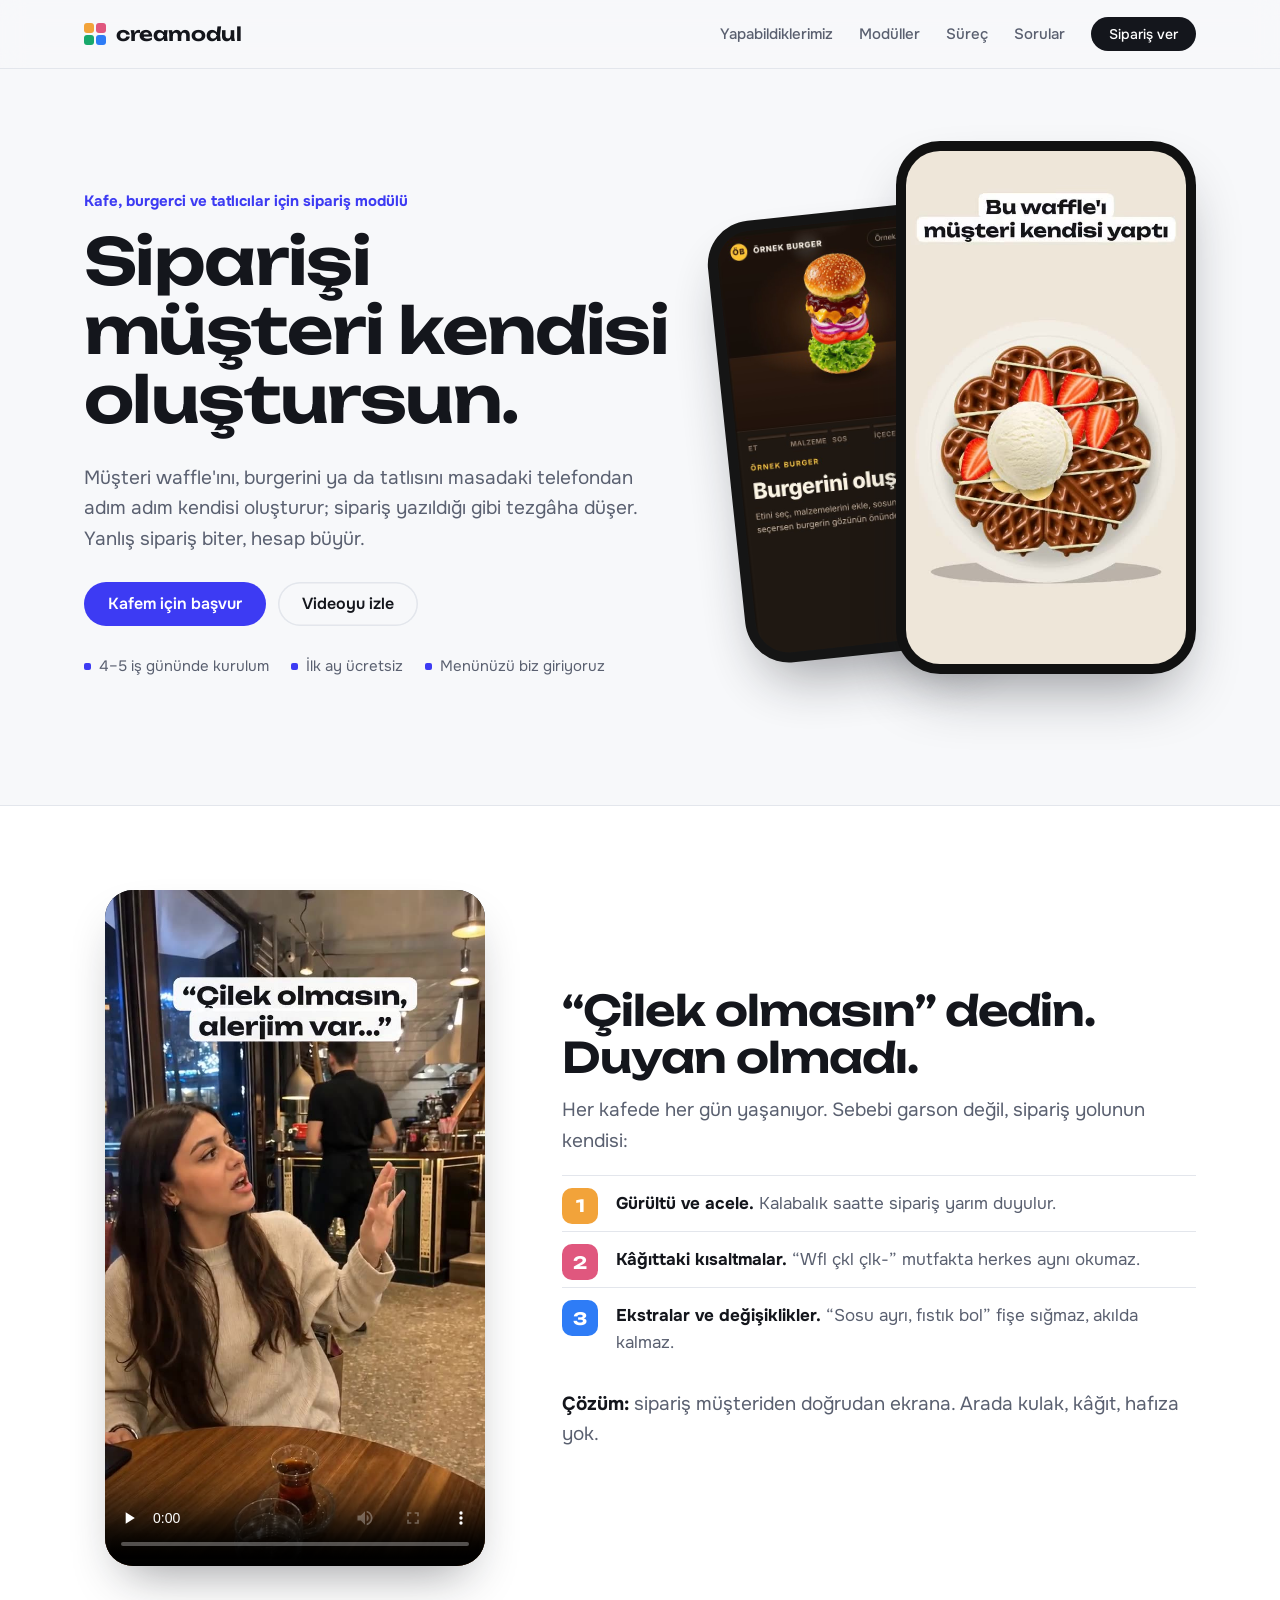
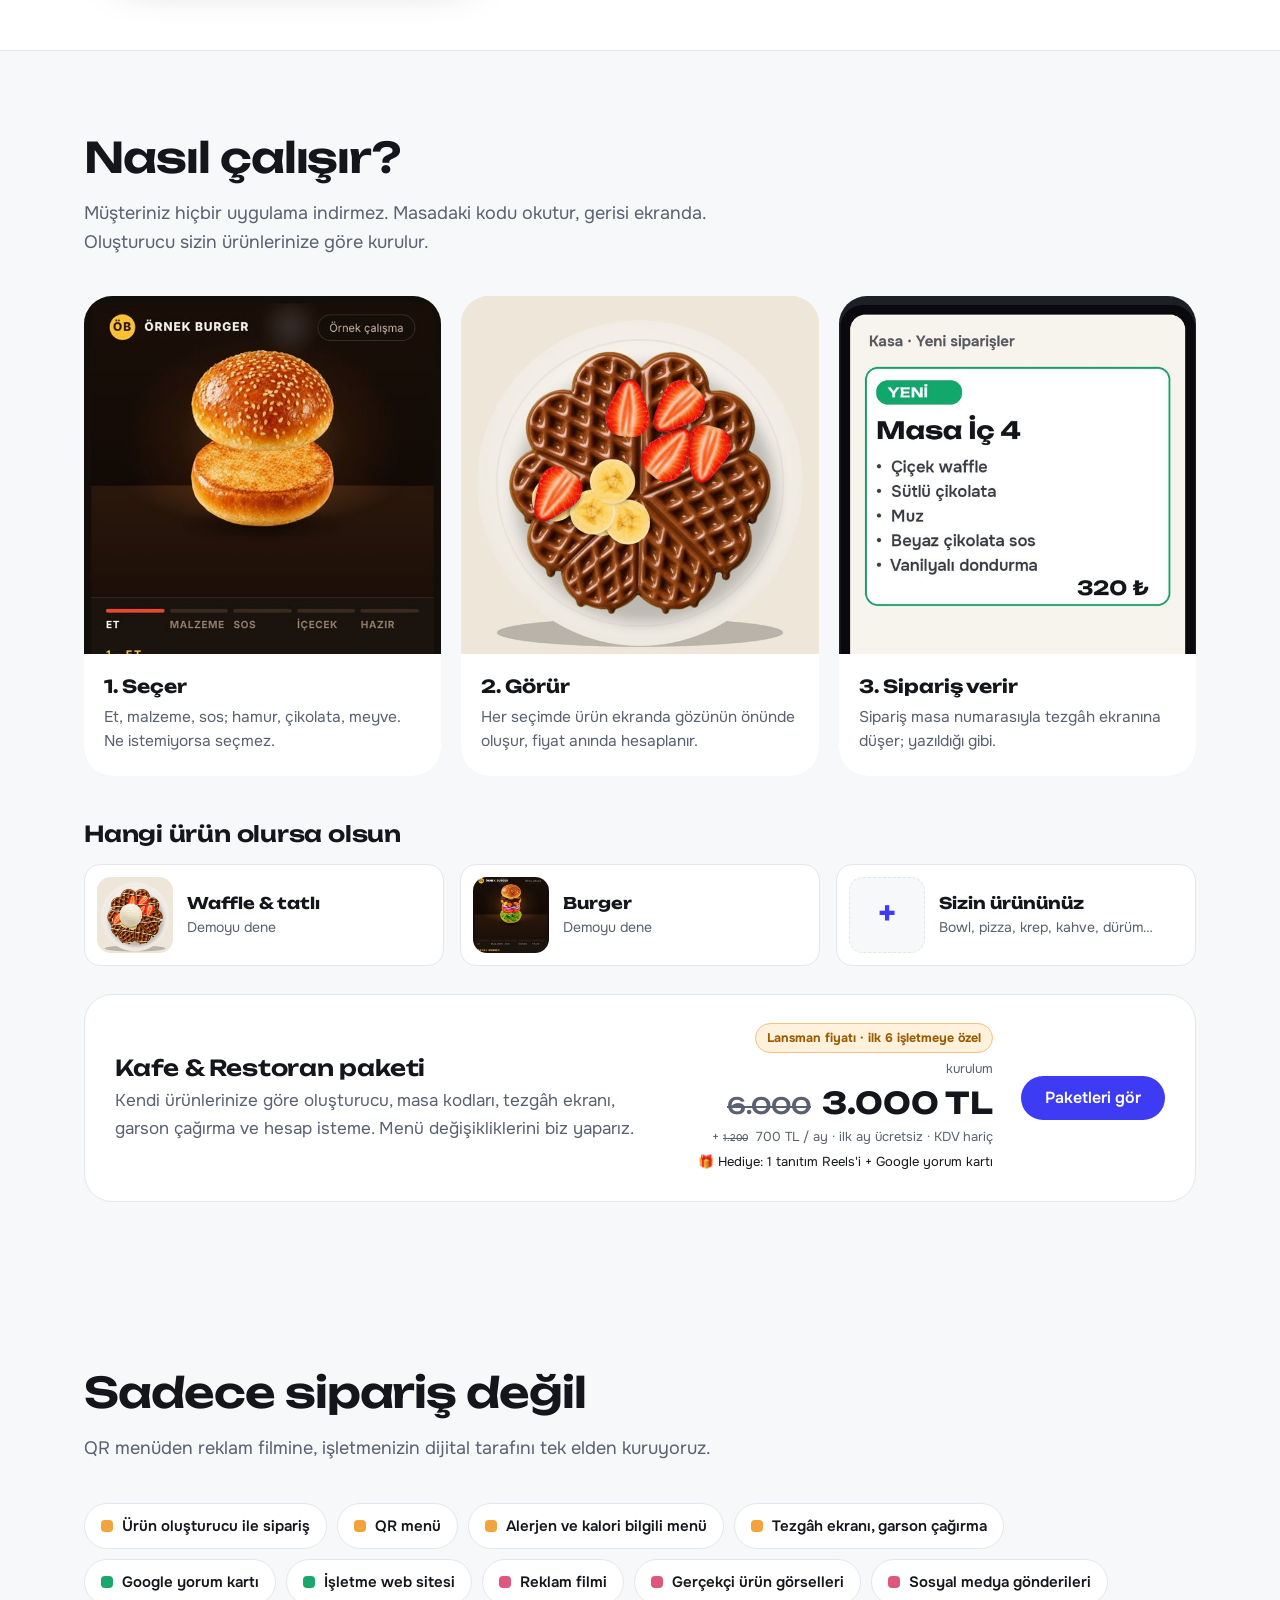
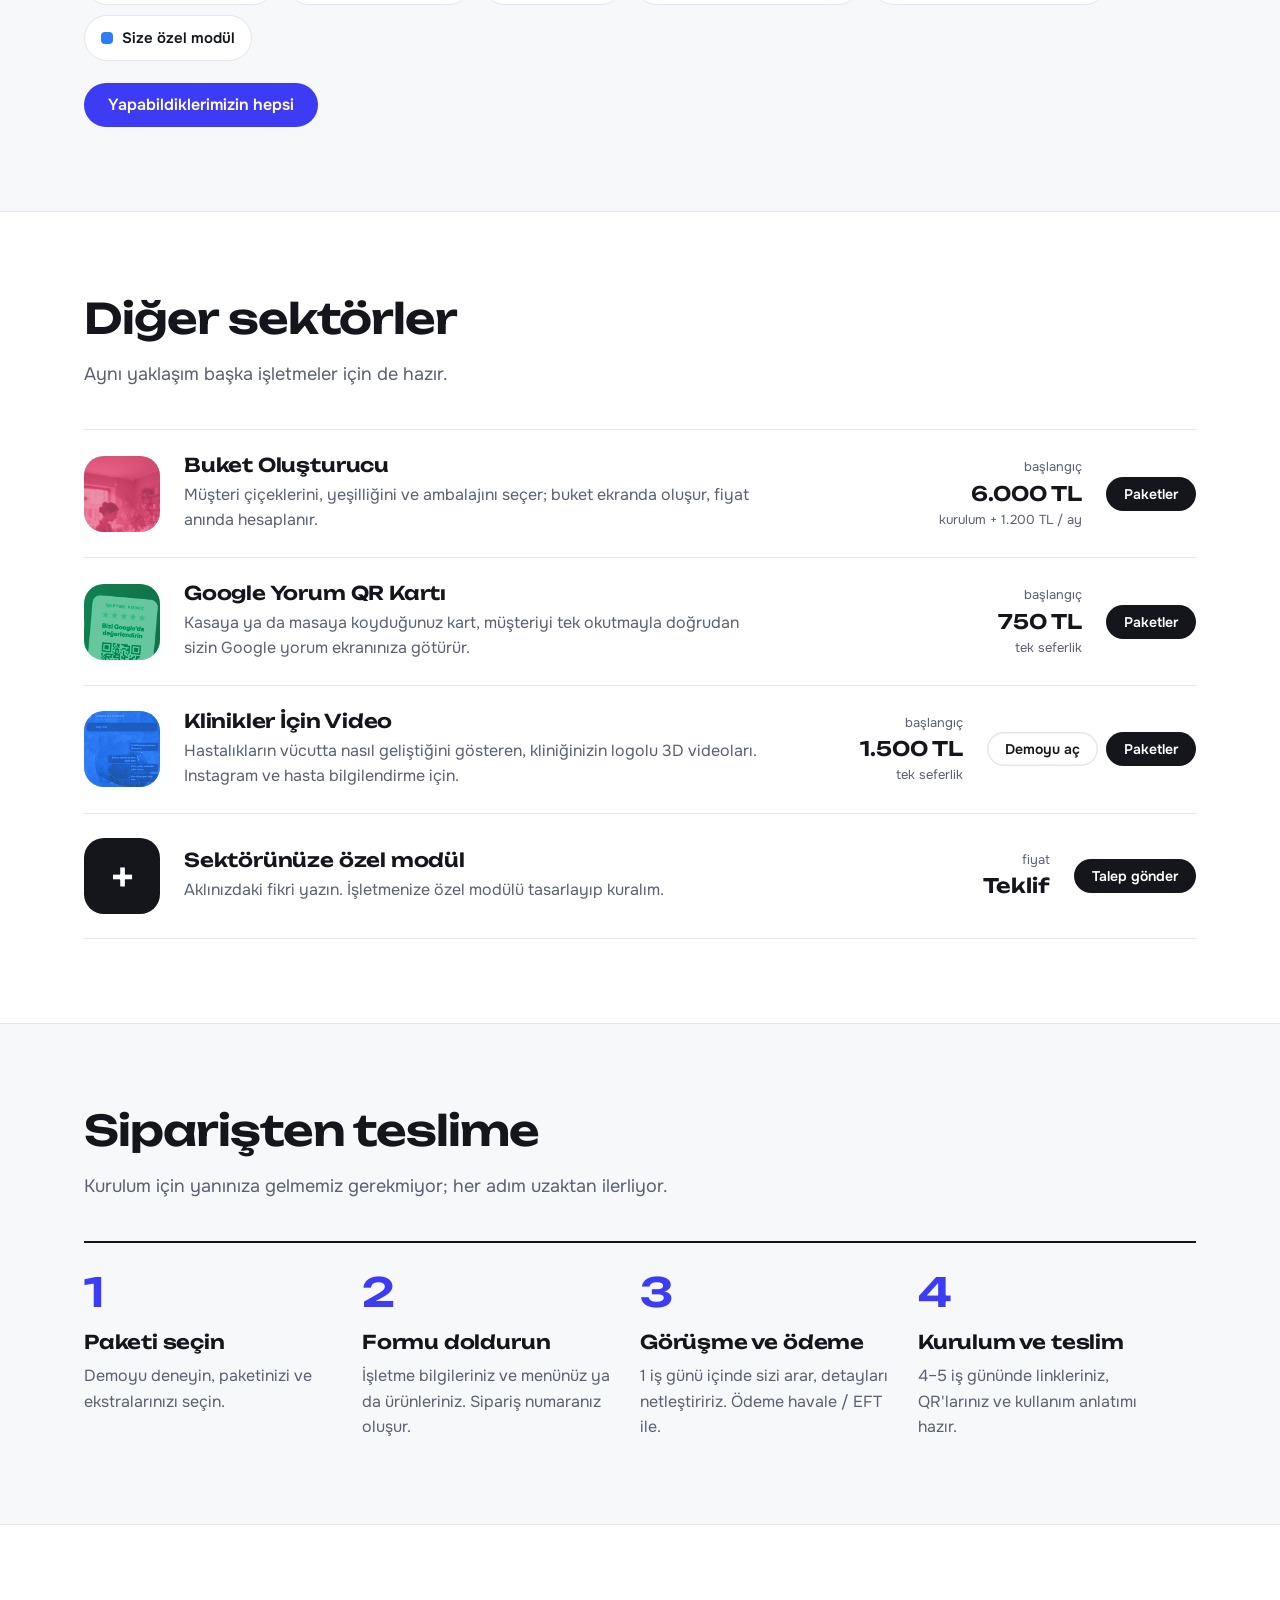
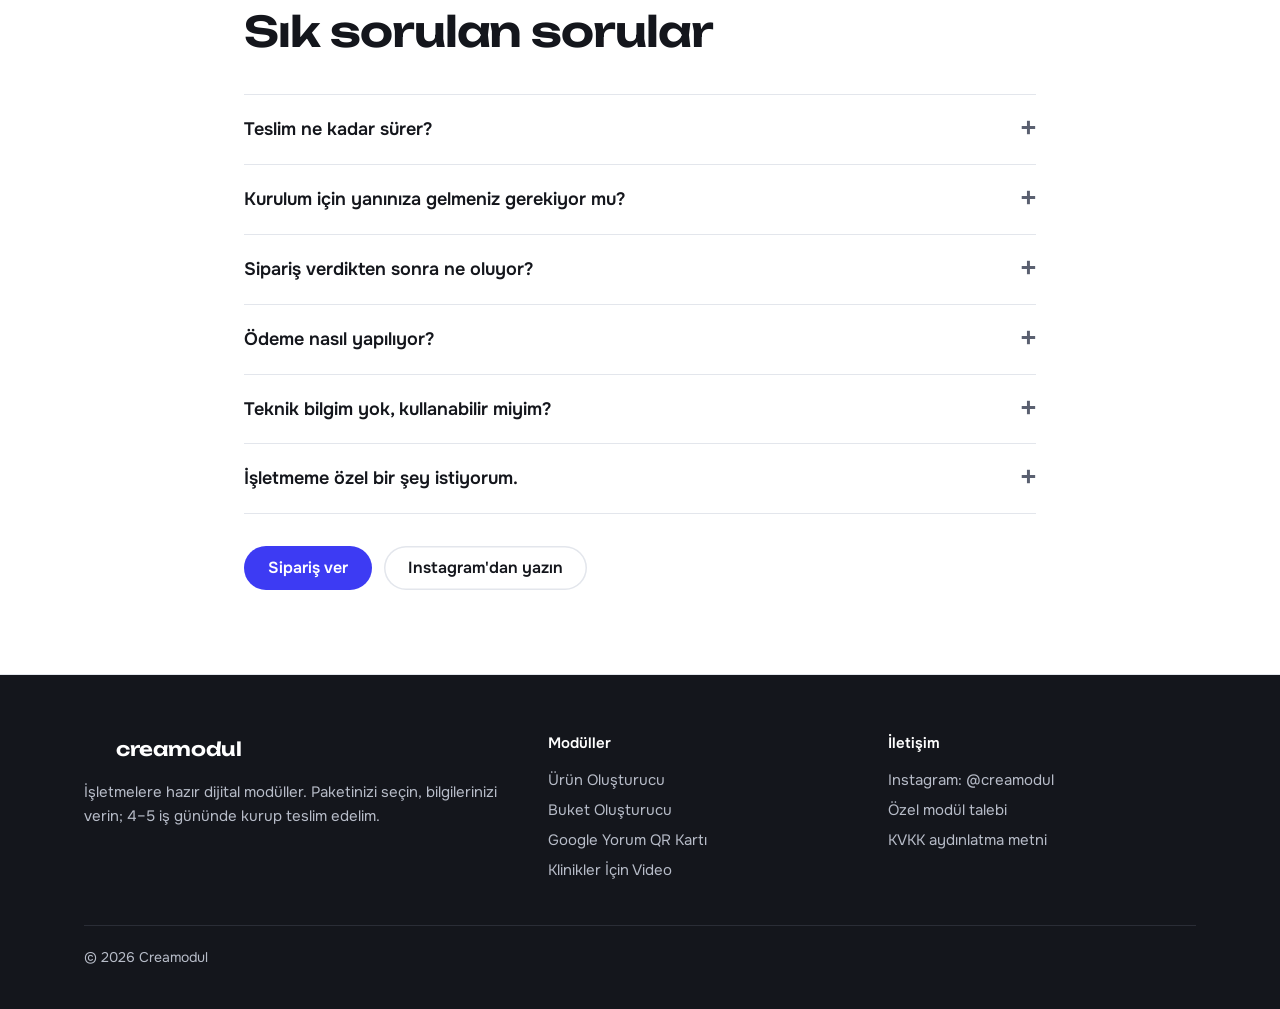
==== commit 518b6122: "Kafe paketi lansman fiyatı: 3.000 TL kurulum + 700 TL/ay (ilk 6 işletme), hediye Reels + yorum kartı" ====
--- a/index.html
+++ b/index.html
@@ -8,7 +8,7 @@
 <link rel="icon" href="/assets/img/favicon.svg" type="image/svg+xml">
 <link rel="preconnect" href="https://fonts.googleapis.com"><link rel="preconnect" href="https://fonts.gstatic.com" crossorigin>
 <link rel="stylesheet" href="https://fonts.googleapis.com/css2?family=Onest:wght@400;500;600;700&family=Unbounded:wght@500;600&display=swap">
-<link rel="stylesheet" href="/assets/style.css?v=6"><script type="application/ld+json">{"@context": "https://schema.org", "@type": "Organization", "name": "Creamodul", "url": "https://creamodul.com", "logo": "https://creamodul.com/assets/img/og.jpg", "sameAs": ["https://www.instagram.com/creamodul/"], "description": "İşletmeler için hazır dijital modüller: ürün oluşturucu, buket oluşturucu, Google yorum kartı, 3D anatomi videoları."}</script><script type="application/ld+json">{"@context": "https://schema.org", "@type": "FAQPage", "mainEntity": [{"@type": "Question", "name": "Teslim ne kadar sürer?", "acceptedAnswer": {"@type": "Answer", "text": "Ödeme onayından sonra 4–5 iş günü içinde kurulumu tamamlayıp linklerinizi ve QR'larınızı teslim ediyoruz."}}, {"@type": "Question", "name": "Kurulum için yanınıza gelmeniz gerekiyor mu?", "acceptedAnswer": {"@type": "Answer", "text": "Hayır. Her şey uzaktan kuruluyor. Size linkler, QR dosyaları ve kısa bir kullanım anlatımı gönderiyoruz."}}, {"@type": "Question", "name": "Sipariş verdikten sonra ne oluyor?", "acceptedAnswer": {"@type": "Answer", "text": "Siparişiniz bize düşer ve size bir sipariş numarası verilir. 1 iş günü içinde sizi arayıp detayları netleştiririz, ödeme bilgilerini paylaşırız. Ödemeden sonra kurulum başlar."}}, {"@type": "Question", "name": "Ödeme nasıl yapılıyor?", "acceptedAnswer": {"@type": "Answer", "text": "Havale veya EFT ile, faturalı. Aylık planlarda ilk ay ücretsizdir."}}, {"@type": "Question", "name": "Teknik bilgim yok, kullanabilir miyim?", "acceptedAnswer": {"@type": "Answer", "text": "Evet. Müşteriniz QR'ı okutur, sipariş ekranınıza düşer. Aylık planlarda menü ve fiyat değişikliklerini biz yapıyoruz."}}, {"@type": "Question", "name": "İşletmeme özel bir şey istiyorum.", "acceptedAnswer": {"@type": "Answer", "text": "Sipariş sayfasında “Sektörüme özel modül”ü seçip fikrinizi yazın, size özel teklif hazırlayalım."}}]}</script></head><body>
+<link rel="stylesheet" href="/assets/style.css?v=7"><script type="application/ld+json">{"@context": "https://schema.org", "@type": "Organization", "name": "Creamodul", "url": "https://creamodul.com", "logo": "https://creamodul.com/assets/img/og.jpg", "sameAs": ["https://www.instagram.com/creamodul/"], "description": "İşletmeler için hazır dijital modüller: ürün oluşturucu, buket oluşturucu, Google yorum kartı, 3D anatomi videoları."}</script><script type="application/ld+json">{"@context": "https://schema.org", "@type": "FAQPage", "mainEntity": [{"@type": "Question", "name": "Teslim ne kadar sürer?", "acceptedAnswer": {"@type": "Answer", "text": "Ödeme onayından sonra 4–5 iş günü içinde kurulumu tamamlayıp linklerinizi ve QR'larınızı teslim ediyoruz."}}, {"@type": "Question", "name": "Kurulum için yanınıza gelmeniz gerekiyor mu?", "acceptedAnswer": {"@type": "Answer", "text": "Hayır. Her şey uzaktan kuruluyor. Size linkler, QR dosyaları ve kısa bir kullanım anlatımı gönderiyoruz."}}, {"@type": "Question", "name": "Sipariş verdikten sonra ne oluyor?", "acceptedAnswer": {"@type": "Answer", "text": "Siparişiniz bize düşer ve size bir sipariş numarası verilir. 1 iş günü içinde sizi arayıp detayları netleştiririz, ödeme bilgilerini paylaşırız. Ödemeden sonra kurulum başlar."}}, {"@type": "Question", "name": "Ödeme nasıl yapılıyor?", "acceptedAnswer": {"@type": "Answer", "text": "Havale veya EFT ile, faturalı. Aylık planlarda ilk ay ücretsizdir."}}, {"@type": "Question", "name": "Teknik bilgim yok, kullanabilir miyim?", "acceptedAnswer": {"@type": "Answer", "text": "Evet. Müşteriniz QR'ı okutur, sipariş ekranınıza düşer. Aylık planlarda menü ve fiyat değişikliklerini biz yapıyoruz."}}, {"@type": "Question", "name": "İşletmeme özel bir şey istiyorum.", "acceptedAnswer": {"@type": "Answer", "text": "Sipariş sayfasında “Sektörüme özel modül”ü seçip fikrinizi yazın, size özel teklif hazırlayalım."}}]}</script></head><body>
 <header class="top"><div class="w"><a class="logo" href="/" aria-label="Creamodul ana sayfa"><i aria-hidden="true"><b></b><b></b><b></b><b></b></i>creamodul</a>
 <nav class="mn" aria-label="Ana menü"><a class="hm" href="/yapabildiklerimiz/">Yapabildiklerimiz</a><a class="hm" href="/#moduller">Modüller</a><a class="hm" href="/#surec">Süreç</a><a class="hm" href="/#sss">Sorular</a><a class="btn sm" href="/siparis/">Sipariş ver</a></nav></div></header>
 <main><section class="hero kh"><div class="w"><div>
@@ -31,7 +31,7 @@
 <a class="prc" href="https://burger.creamodul.com" target="_blank" rel="noopener"><img src="/assets/img/burger_kare.jpg" alt="Burger" loading="lazy"><span><b>Burger</b>Demoyu dene</span></a>
 <a class="prc ph" href="/siparis/?modul=kafe"><div class="ic">+</div><span><b>Sizin ürününüz</b>Bowl, pizza, krep, kahve, dürüm…</span></a></div></div>
 <div class="kpk"><div><h3>Kafe &amp; Restoran paketi</h3><p>Kendi ürünlerinize göre oluşturucu, masa kodları, tezgâh ekranı, garson çağırma ve hesap isteme. Menü değişikliklerini biz yaparız.</p></div>
-<div class="kp"><small>kurulum</small><b>6.000 TL</b><small>+ 1.200 TL / ay · ilk ay ücretsiz · KDV hariç</small></div>
+<div class="kp"><span class="lz">Lansman fiyatı · ilk 6 işletmeye özel</span><small>kurulum</small><b><s>6.000</s> 3.000 TL</b><small>+ <s>1.200</s> 700 TL / ay · ilk ay ücretsiz · KDV hariç</small><small style="color:var(--ink);margin-top:4px">🎁 Hediye: 1 tanıtım Reels'i + Google yorum kartı</small></div>
 <div class="acts"><a class="btn br" href="/moduller/kafe-restoran-qr-siparis/">Paketleri gör</a></div></div></div></section>
 <section id="yap"><div class="w"><div class="sh"><h2>Sadece sipariş değil</h2><p>QR menüden reklam filmine, işletmenizin dijital tarafını tek elden kuruyoruz.</p></div><div class="chipsx"><span class="cx"><i class="dot kafe"></i>Ürün oluşturucu ile sipariş</span><span class="cx"><i class="dot kafe"></i>QR menü</span><span class="cx"><i class="dot kafe"></i>Alerjen ve kalori bilgili menü</span><span class="cx"><i class="dot kafe"></i>Tezgâh ekranı, garson çağırma</span><span class="cx"><i class="dot yorum"></i>Google yorum kartı</span><span class="cx"><i class="dot yorum"></i>İşletme web sitesi</span><span class="cx"><i class="dot cicek"></i>Reklam filmi</span><span class="cx"><i class="dot cicek"></i>Gerçekçi ürün görselleri</span><span class="cx"><i class="dot cicek"></i>Sosyal medya gönderileri</span><span class="cx"><i class="dot anatomi"></i>Size özel modül</span></div><div style="margin-top:22px"><a class="btn br" href="/yapabildiklerimiz/">Yapabildiklerimizin hepsi</a></div></div></section>
 <section id="moduller" class="alt"><div class="w"><div class="sh"><h2>Diğer sektörler</h2><p>Aynı yaklaşım başka işletmeler için de hazır.</p></div><div class="cat"><div class="row-m"><div class="sw cicek"><img src="/assets/img/foto-cicek.jpg" alt=""></div>
--- a/assets/style.css
+++ b/assets/style.css
@@ -191,3 +191,7 @@
 .cap p{margin:0;color:var(--mute);font-size:15px}
 .cap .cl{display:inline-block;margin-top:12px;font-weight:700;color:var(--brand);text-decoration:none;font-size:14px}
 @media(max-width:860px){.caps{grid-template-columns:1fr}}
+.lz{display:inline-block;background:#FFF1DC;color:#9A5B00;border:1px solid #F2C27E;border-radius:999px;padding:4px 11px;font-size:12.5px;font-weight:700;margin-bottom:6px}
+.tag.lz{background:#FFF1DC;color:#9A5B00}
+.pr s,.kp s{color:var(--mute);font-weight:500;font-size:.62em;margin-right:4px}
+.kp s{font-size:.75em}
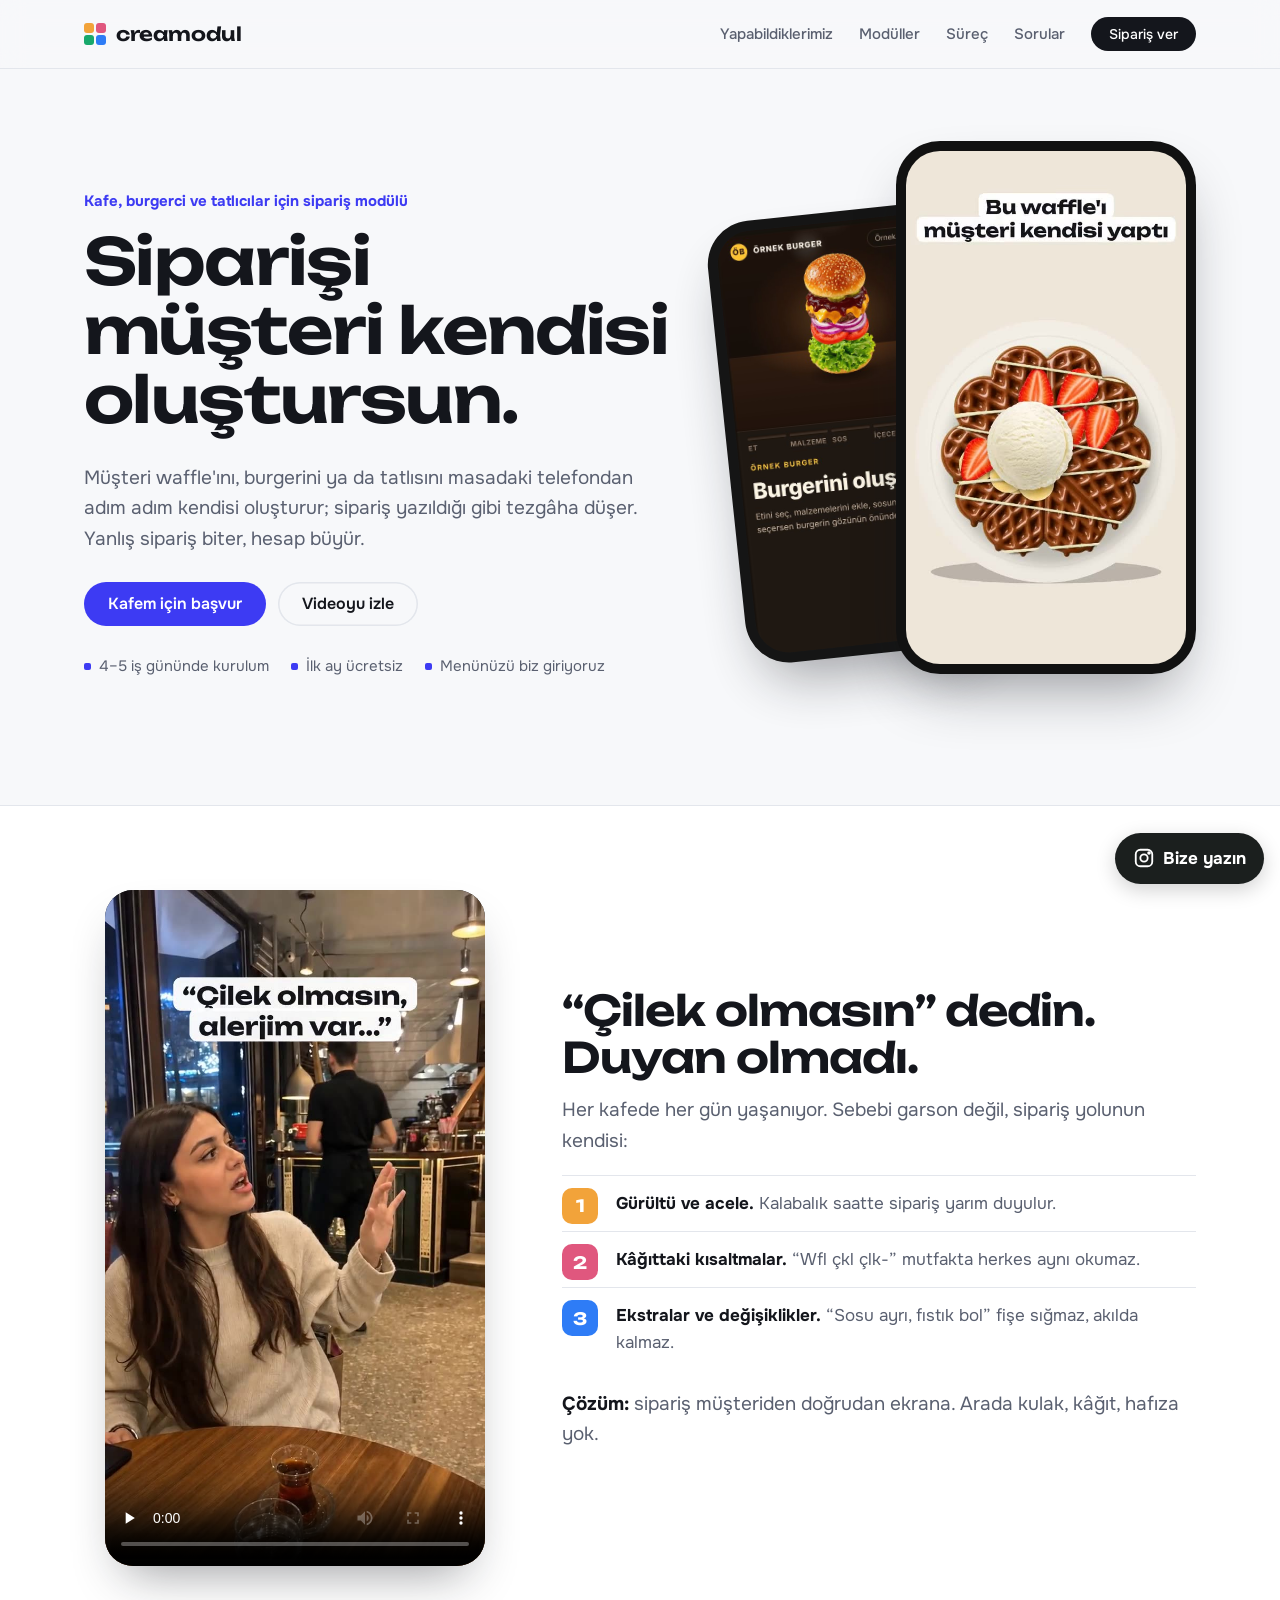
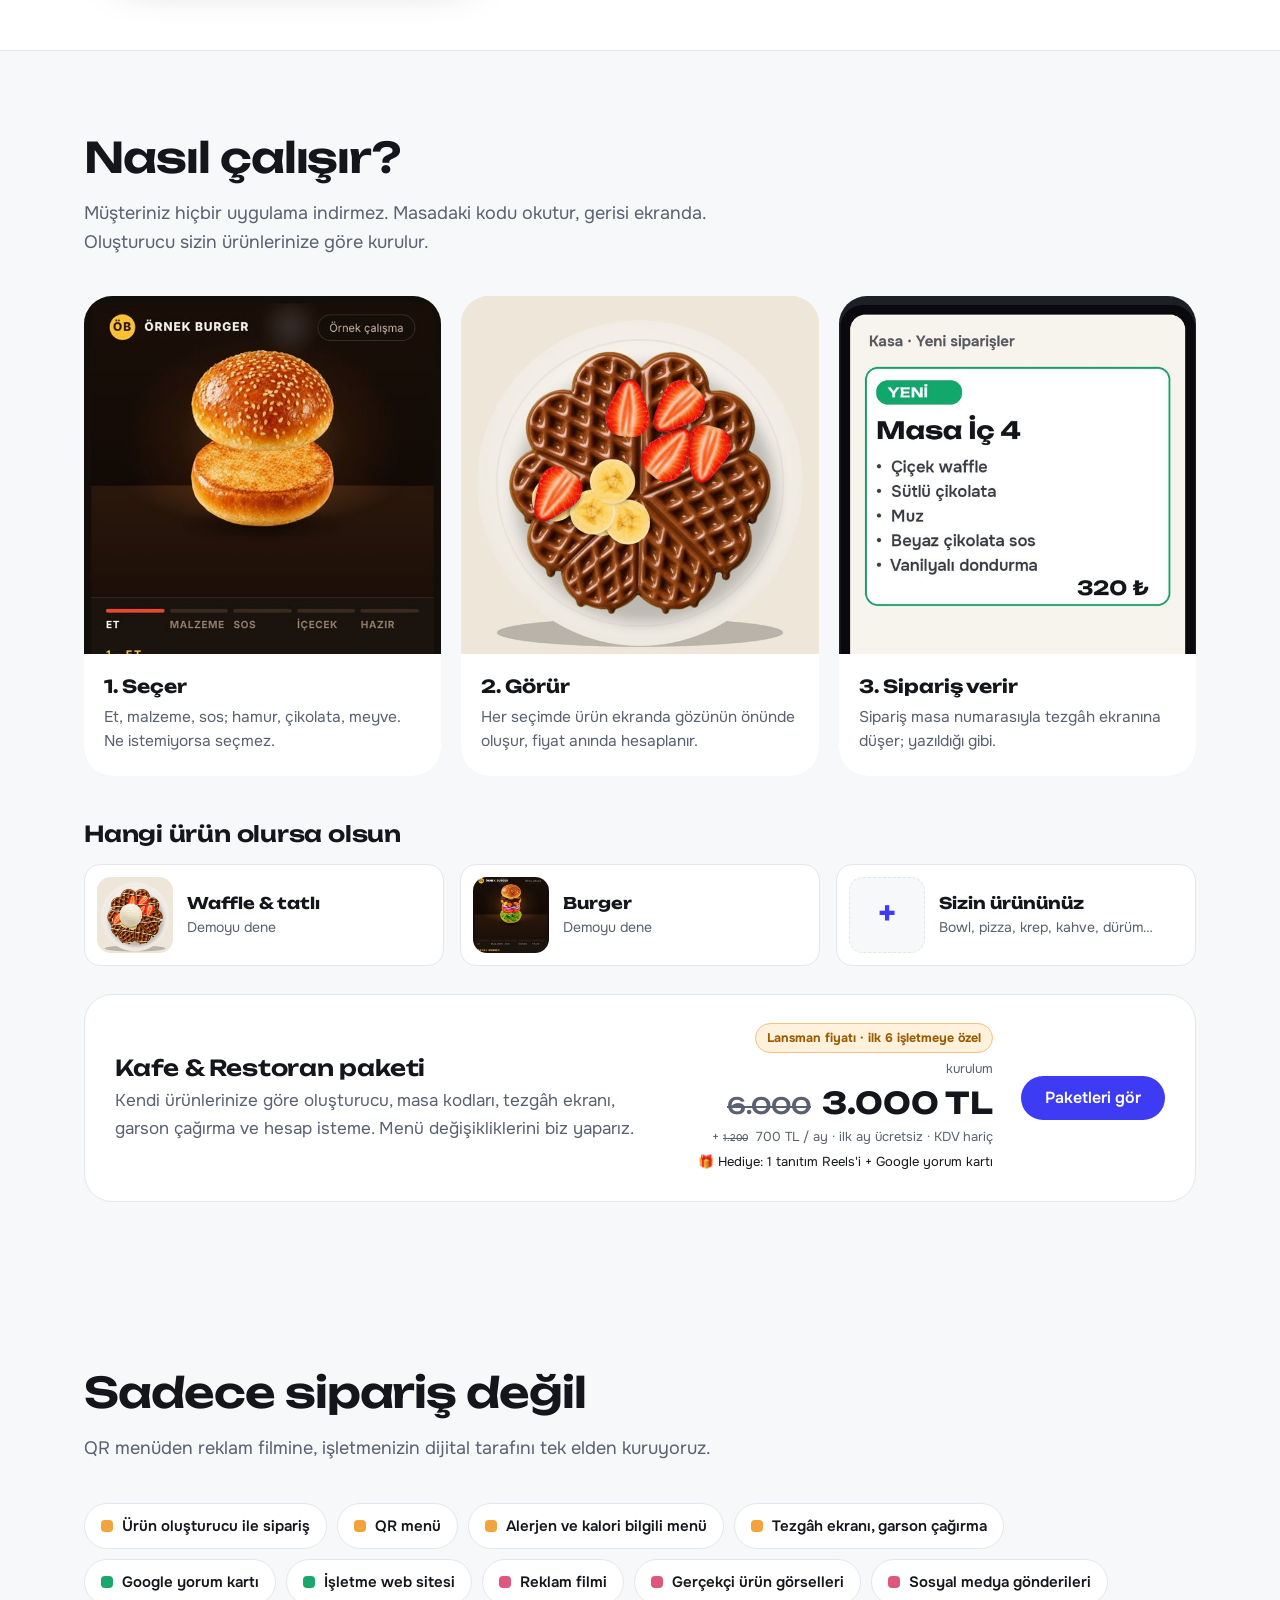
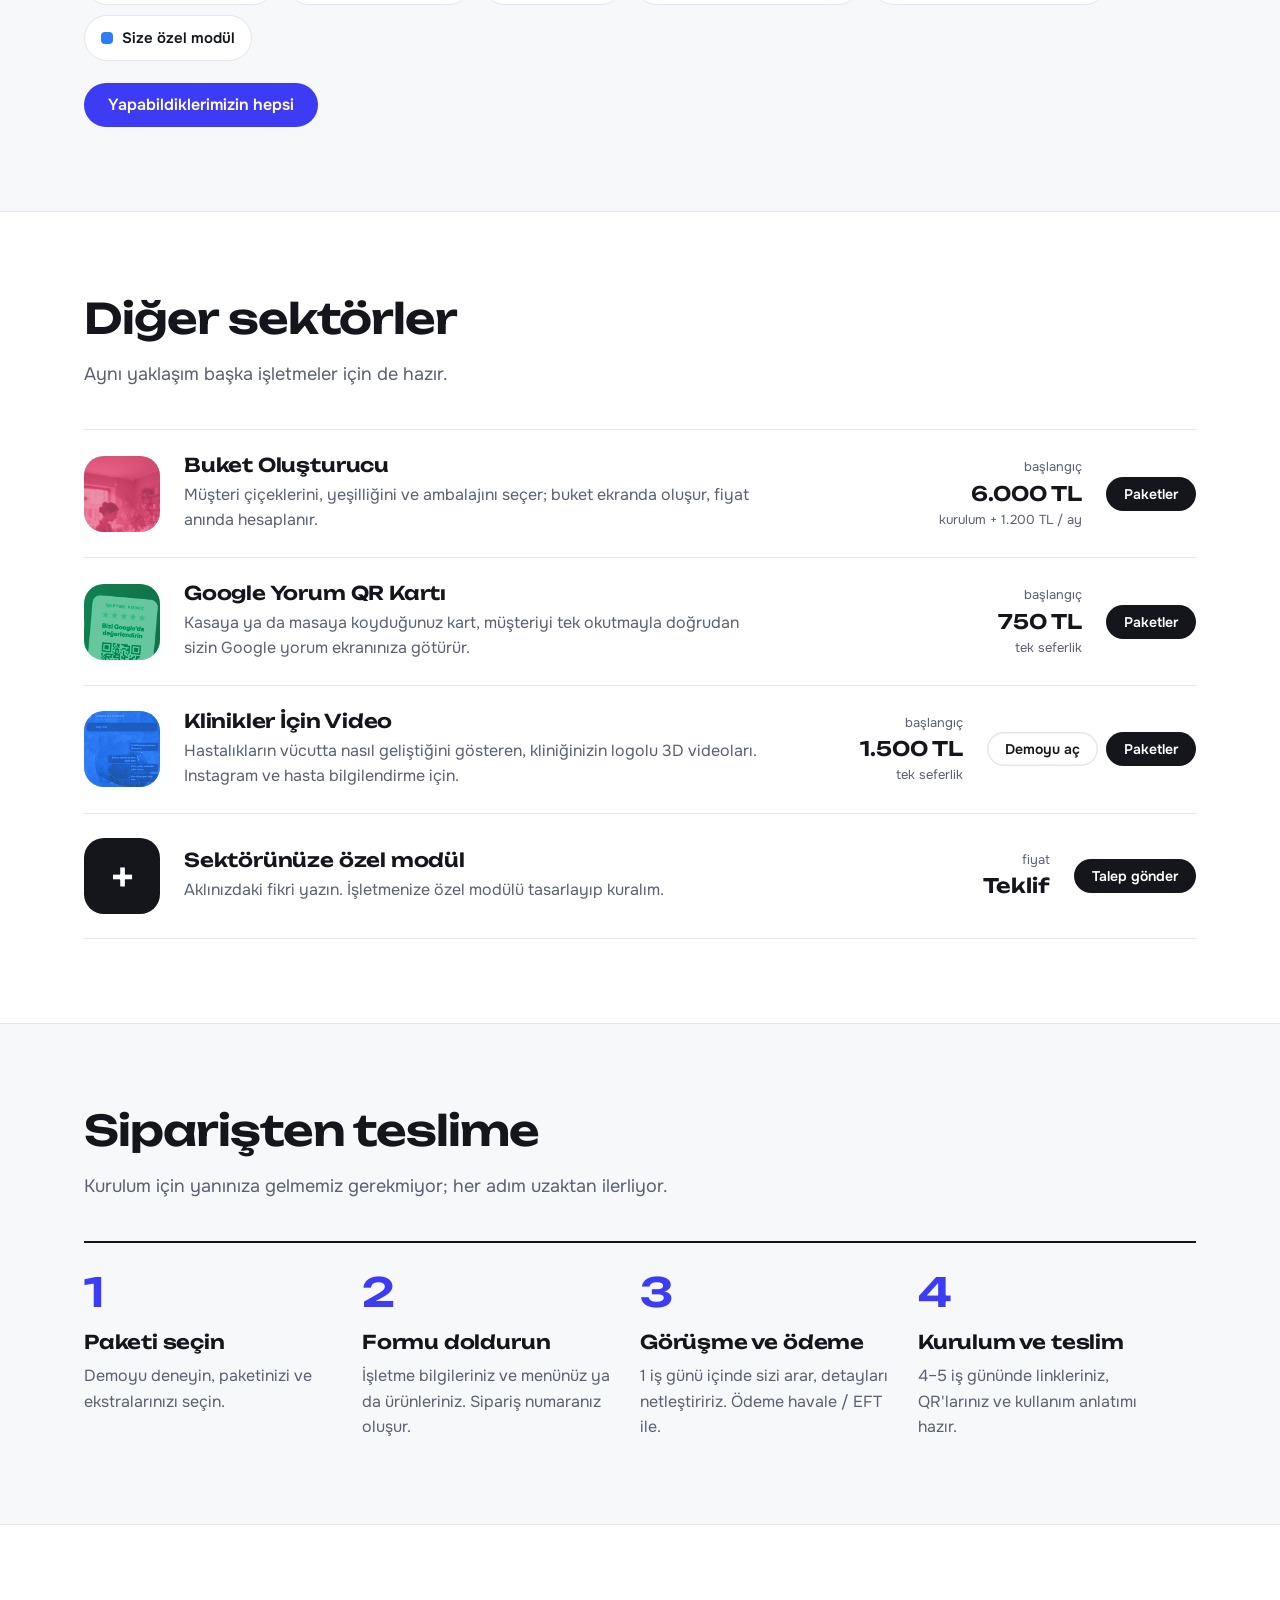
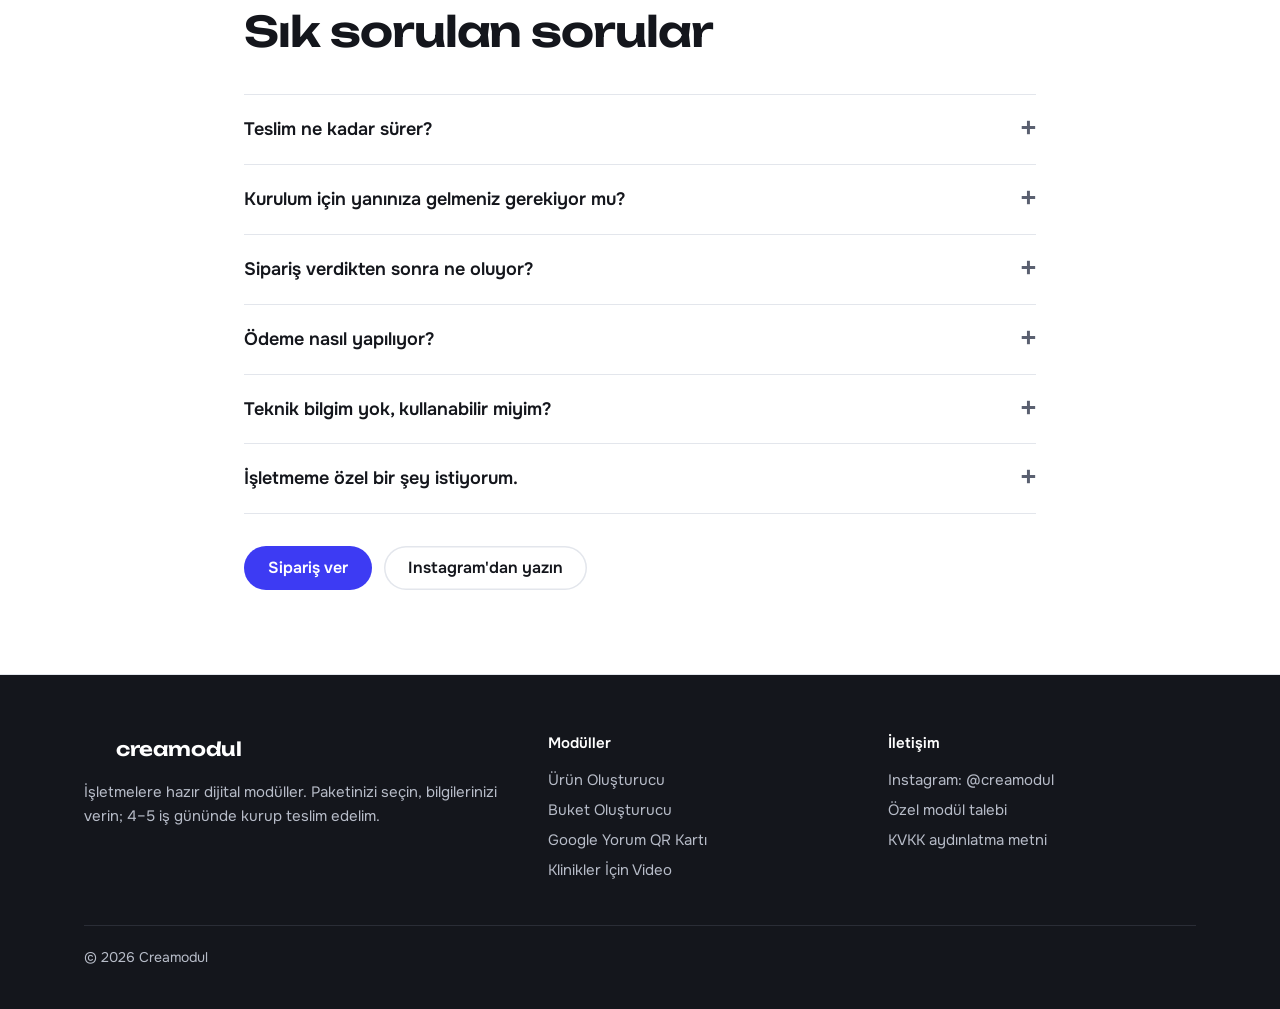
==== commit 9a926ef8: "Instagram'dan yazın sabit düğmesi Co-Authored-By: Claude Opus 5.5 <noreply@anthropic.com> Claude-Ses" ====
--- a/index.html
+++ b/index.html
@@ -8,7 +8,7 @@
 <link rel="icon" href="/assets/img/favicon.svg" type="image/svg+xml">
 <link rel="preconnect" href="https://fonts.googleapis.com"><link rel="preconnect" href="https://fonts.gstatic.com" crossorigin>
 <link rel="stylesheet" href="https://fonts.googleapis.com/css2?family=Onest:wght@400;500;600;700&family=Unbounded:wght@500;600&display=swap">
-<link rel="stylesheet" href="/assets/style.css?v=7"><script type="application/ld+json">{"@context": "https://schema.org", "@type": "Organization", "name": "Creamodul", "url": "https://creamodul.com", "logo": "https://creamodul.com/assets/img/og.jpg", "sameAs": ["https://www.instagram.com/creamodul/"], "description": "İşletmeler için hazır dijital modüller: ürün oluşturucu, buket oluşturucu, Google yorum kartı, 3D anatomi videoları."}</script><script type="application/ld+json">{"@context": "https://schema.org", "@type": "FAQPage", "mainEntity": [{"@type": "Question", "name": "Teslim ne kadar sürer?", "acceptedAnswer": {"@type": "Answer", "text": "Ödeme onayından sonra 4–5 iş günü içinde kurulumu tamamlayıp linklerinizi ve QR'larınızı teslim ediyoruz."}}, {"@type": "Question", "name": "Kurulum için yanınıza gelmeniz gerekiyor mu?", "acceptedAnswer": {"@type": "Answer", "text": "Hayır. Her şey uzaktan kuruluyor. Size linkler, QR dosyaları ve kısa bir kullanım anlatımı gönderiyoruz."}}, {"@type": "Question", "name": "Sipariş verdikten sonra ne oluyor?", "acceptedAnswer": {"@type": "Answer", "text": "Siparişiniz bize düşer ve size bir sipariş numarası verilir. 1 iş günü içinde sizi arayıp detayları netleştiririz, ödeme bilgilerini paylaşırız. Ödemeden sonra kurulum başlar."}}, {"@type": "Question", "name": "Ödeme nasıl yapılıyor?", "acceptedAnswer": {"@type": "Answer", "text": "Havale veya EFT ile, faturalı. Aylık planlarda ilk ay ücretsizdir."}}, {"@type": "Question", "name": "Teknik bilgim yok, kullanabilir miyim?", "acceptedAnswer": {"@type": "Answer", "text": "Evet. Müşteriniz QR'ı okutur, sipariş ekranınıza düşer. Aylık planlarda menü ve fiyat değişikliklerini biz yapıyoruz."}}, {"@type": "Question", "name": "İşletmeme özel bir şey istiyorum.", "acceptedAnswer": {"@type": "Answer", "text": "Sipariş sayfasında “Sektörüme özel modül”ü seçip fikrinizi yazın, size özel teklif hazırlayalım."}}]}</script></head><body>
+<link rel="stylesheet" href="/assets/style.css?v=8"><script type="application/ld+json">{"@context": "https://schema.org", "@type": "Organization", "name": "Creamodul", "url": "https://creamodul.com", "logo": "https://creamodul.com/assets/img/og.jpg", "sameAs": ["https://www.instagram.com/creamodul/"], "description": "İşletmeler için hazır dijital modüller: ürün oluşturucu, buket oluşturucu, Google yorum kartı, 3D anatomi videoları."}</script><script type="application/ld+json">{"@context": "https://schema.org", "@type": "FAQPage", "mainEntity": [{"@type": "Question", "name": "Teslim ne kadar sürer?", "acceptedAnswer": {"@type": "Answer", "text": "Ödeme onayından sonra 4–5 iş günü içinde kurulumu tamamlayıp linklerinizi ve QR'larınızı teslim ediyoruz."}}, {"@type": "Question", "name": "Kurulum için yanınıza gelmeniz gerekiyor mu?", "acceptedAnswer": {"@type": "Answer", "text": "Hayır. Her şey uzaktan kuruluyor. Size linkler, QR dosyaları ve kısa bir kullanım anlatımı gönderiyoruz."}}, {"@type": "Question", "name": "Sipariş verdikten sonra ne oluyor?", "acceptedAnswer": {"@type": "Answer", "text": "Siparişiniz bize düşer ve size bir sipariş numarası verilir. 1 iş günü içinde sizi arayıp detayları netleştiririz, ödeme bilgilerini paylaşırız. Ödemeden sonra kurulum başlar."}}, {"@type": "Question", "name": "Ödeme nasıl yapılıyor?", "acceptedAnswer": {"@type": "Answer", "text": "Havale veya EFT ile, faturalı. Aylık planlarda ilk ay ücretsizdir."}}, {"@type": "Question", "name": "Teknik bilgim yok, kullanabilir miyim?", "acceptedAnswer": {"@type": "Answer", "text": "Evet. Müşteriniz QR'ı okutur, sipariş ekranınıza düşer. Aylık planlarda menü ve fiyat değişikliklerini biz yapıyoruz."}}, {"@type": "Question", "name": "İşletmeme özel bir şey istiyorum.", "acceptedAnswer": {"@type": "Answer", "text": "Sipariş sayfasında “Sektörüme özel modül”ü seçip fikrinizi yazın, size özel teklif hazırlayalım."}}]}</script></head><body>
 <header class="top"><div class="w"><a class="logo" href="/" aria-label="Creamodul ana sayfa"><i aria-hidden="true"><b></b><b></b><b></b><b></b></i>creamodul</a>
 <nav class="mn" aria-label="Ana menü"><a class="hm" href="/yapabildiklerimiz/">Yapabildiklerimiz</a><a class="hm" href="/#moduller">Modüller</a><a class="hm" href="/#surec">Süreç</a><a class="hm" href="/#sss">Sorular</a><a class="btn sm" href="/siparis/">Sipariş ver</a></nav></div></header>
 <main><section class="hero kh"><div class="w"><div>
@@ -56,4 +56,4 @@
 <footer><div class="w"><div><a class="logo" href="/"><i aria-hidden="true"><b></b><b></b><b></b><b></b></i>creamodul</a><p>İşletmelere hazır dijital modüller. Paketinizi seçin, bilgilerinizi verin; 4–5 iş gününde kurup teslim edelim.</p></div>
 <div><b>Modüller</b><a href="/moduller/kafe-restoran-qr-siparis/">Ürün Oluşturucu</a><a href="/moduller/cicekci-buket-olusturucu/">Buket Oluşturucu</a><a href="/moduller/google-yorum-karti/">Google Yorum QR Kartı</a><a href="/moduller/3d-anatomi-klinik/">Klinikler İçin Video</a></div>
 <div><b>İletişim</b><a href="https://www.instagram.com/creamodul/" rel="noopener">Instagram: @creamodul</a><a href="/siparis/?modul=ozel">Özel modül talebi</a><a href="/kvkk/">KVKK aydınlatma metni</a></div>
-<div class="cp">© 2026 Creamodul</div></div></footer></body></html>+<div class="cp">© 2026 Creamodul</div></div></footer><a class="igfab" href="https://ig.me/m/creamodul" target="_blank" rel="noopener" aria-label="Instagram'dan mesaj gönder"><svg viewBox="0 0 24 24" width="22" height="22" fill="none" stroke="currentColor" stroke-width="2" aria-hidden="true"><rect x="3" y="3" width="18" height="18" rx="5"/><circle cx="12" cy="12" r="4"/><circle cx="17.5" cy="6.5" r="1" fill="currentColor"/></svg><span>Bize yazın</span></a></body></html>
--- a/assets/style.css
+++ b/assets/style.css
@@ -195,3 +195,5 @@
 .tag.lz{background:#FFF1DC;color:#9A5B00}
 .pr s,.kp s{color:var(--mute);font-weight:500;font-size:.62em;margin-right:4px}
 .kp s{font-size:.75em}
+
+.igfab{position:fixed;right:16px;bottom:16px;z-index:50;display:flex;align-items:center;gap:8px;padding:12px 18px;border-radius:999px;background:#1b1f1e;color:#fff;font-weight:700;text-decoration:none;box-shadow:0 6px 20px rgba(0,0,0,.18);min-height:44px}.igfab:hover{background:#000;color:#fff}.igfab:focus-visible{outline:3px solid #f4a340;outline-offset:2px}@media(max-width:420px){.igfab span{display:none}.igfab{padding:12px}}
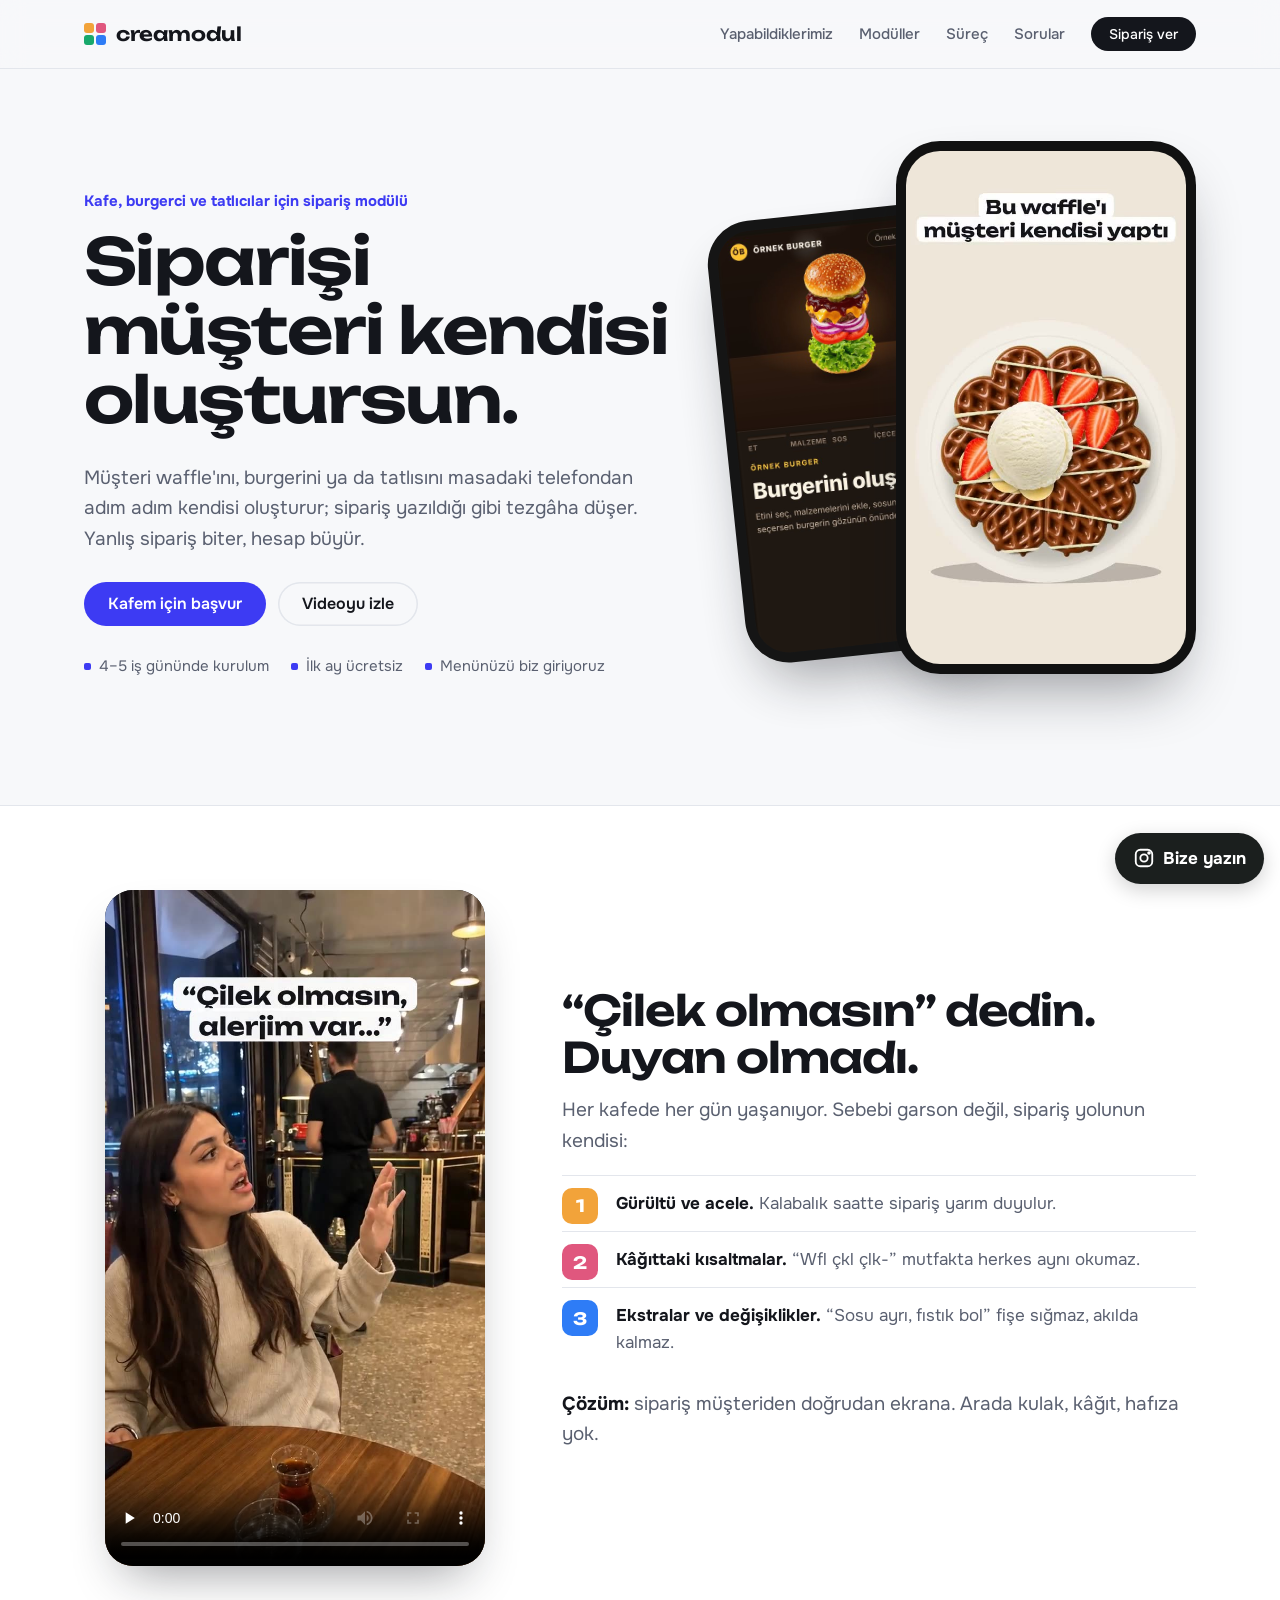
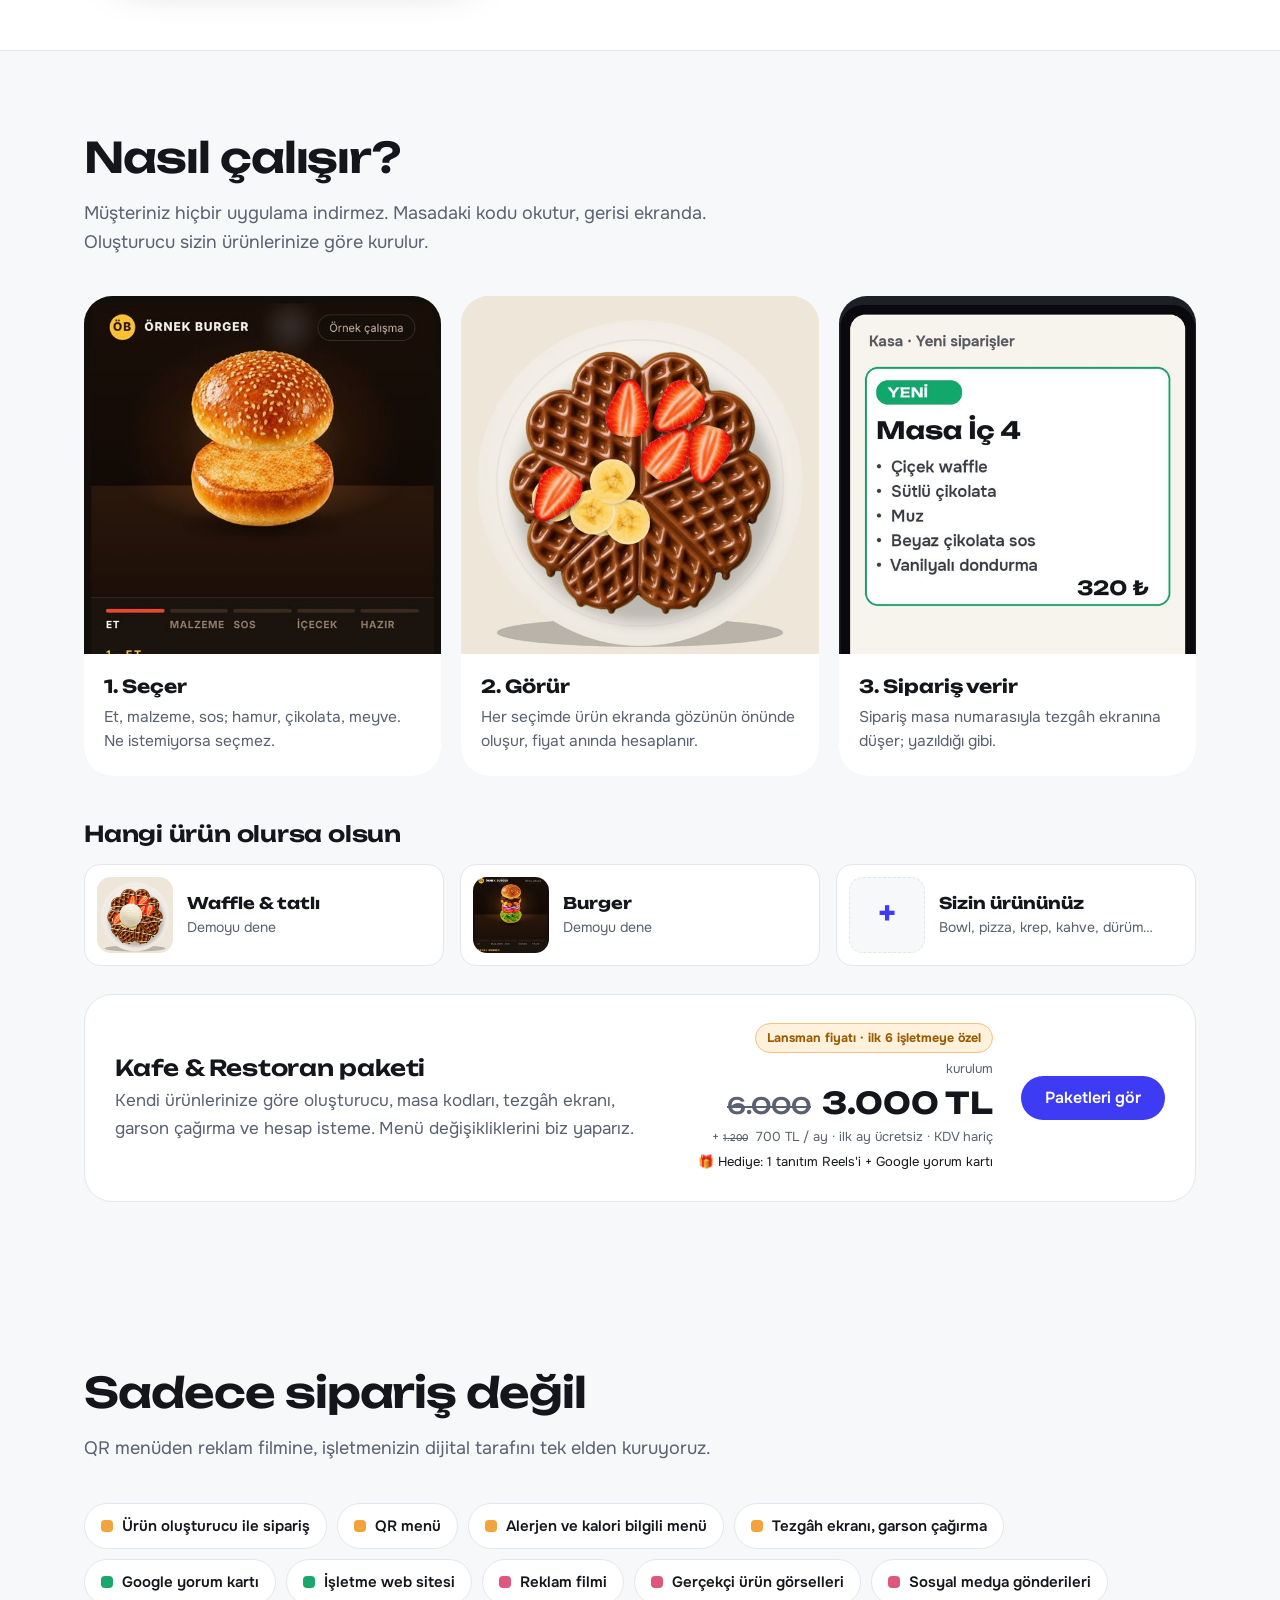
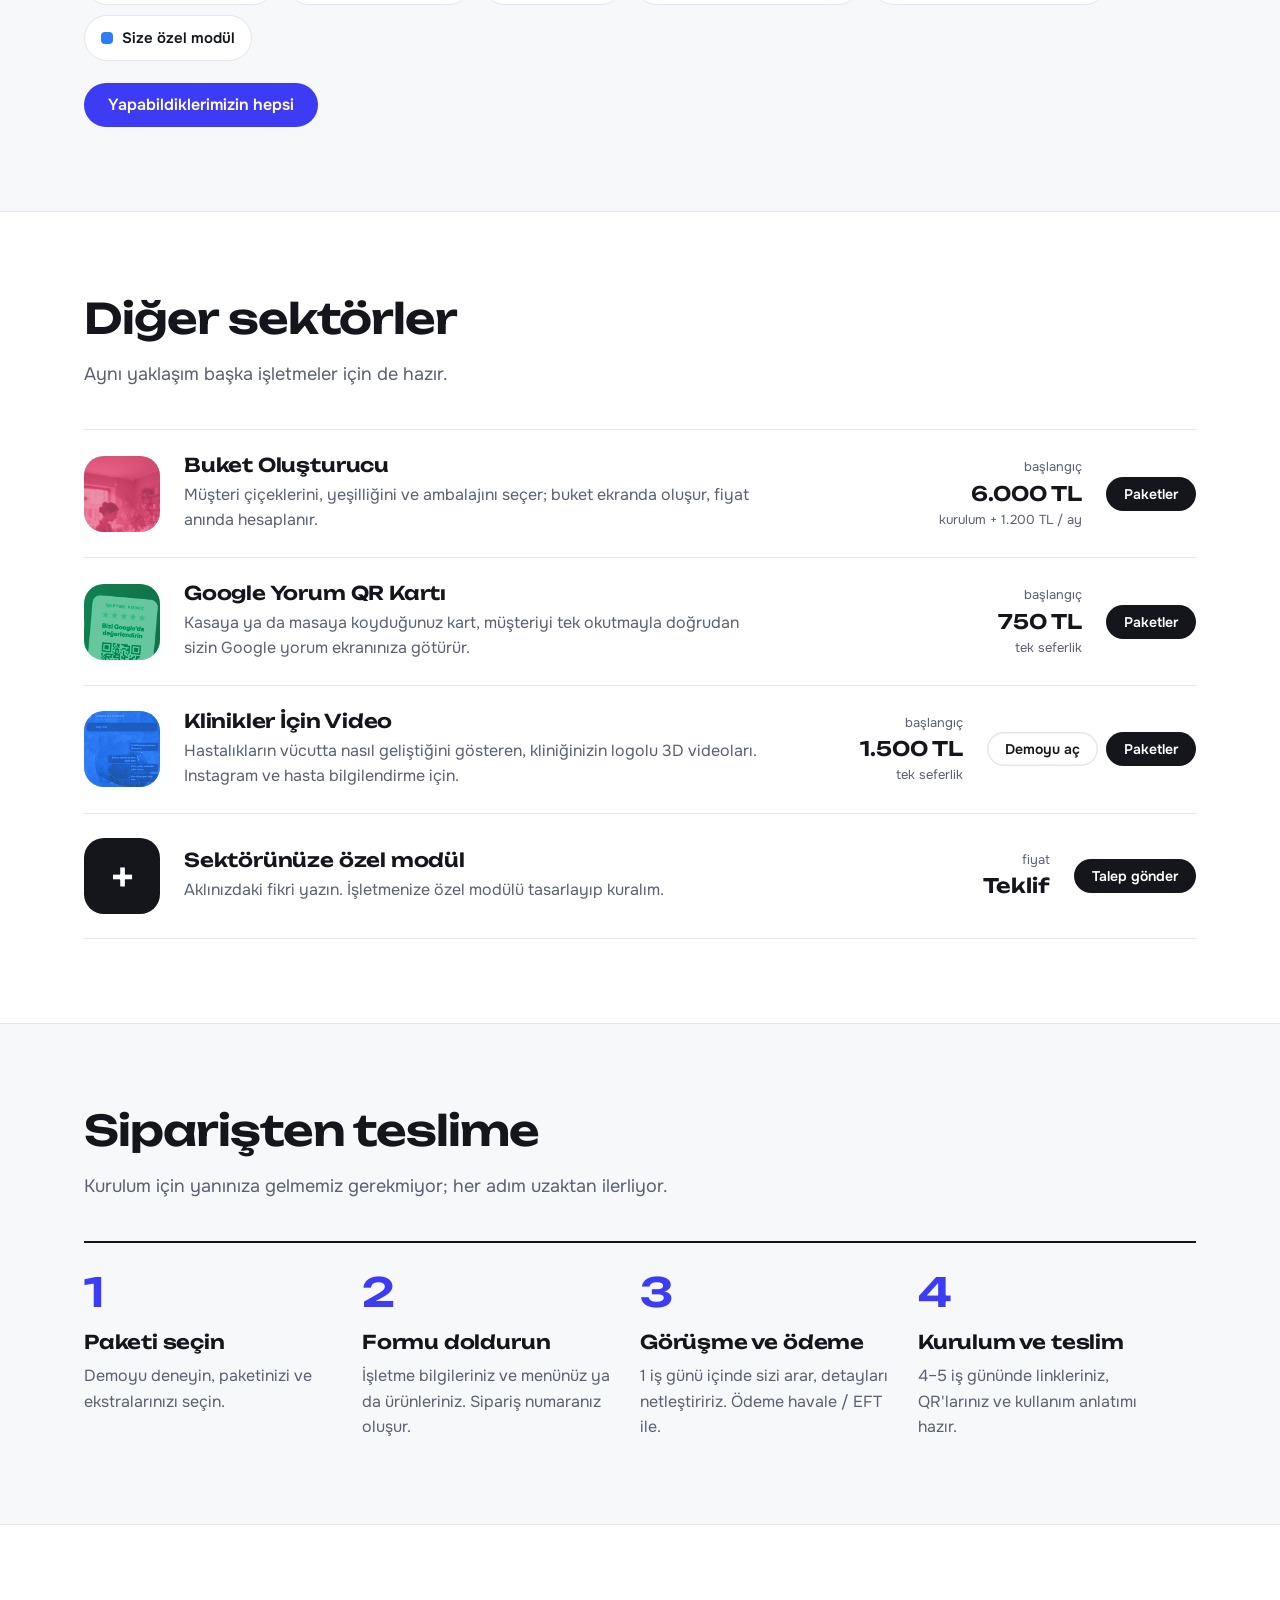
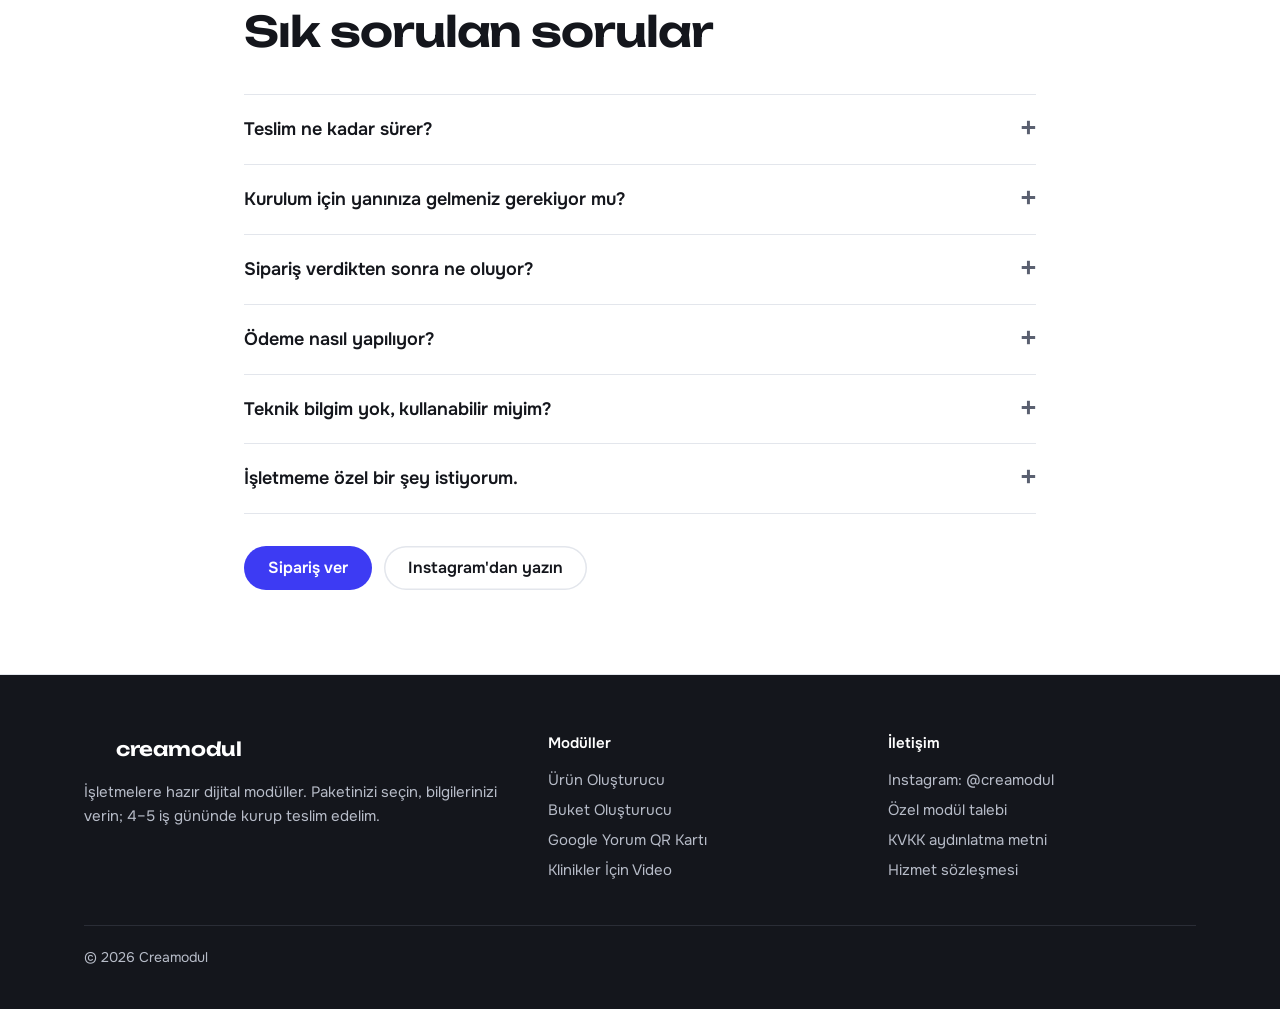
==== commit 07a3cb44: "Hizmet sözleşmesi sayfası ve siparişte zorunlu onay kutusu Co-Authored-By: Claude Opus 5.5 <noreply@" ====
--- a/index.html
+++ b/index.html
@@ -55,5 +55,5 @@
 <div style="display:flex;gap:12px;margin-top:32px;flex-wrap:wrap"><a class="btn br" href="/siparis/">Sipariş ver</a><a class="btn gh" href="https://www.instagram.com/creamodul/" rel="noopener">Instagram'dan yazın</a></div></div></section></main>
 <footer><div class="w"><div><a class="logo" href="/"><i aria-hidden="true"><b></b><b></b><b></b><b></b></i>creamodul</a><p>İşletmelere hazır dijital modüller. Paketinizi seçin, bilgilerinizi verin; 4–5 iş gününde kurup teslim edelim.</p></div>
 <div><b>Modüller</b><a href="/moduller/kafe-restoran-qr-siparis/">Ürün Oluşturucu</a><a href="/moduller/cicekci-buket-olusturucu/">Buket Oluşturucu</a><a href="/moduller/google-yorum-karti/">Google Yorum QR Kartı</a><a href="/moduller/3d-anatomi-klinik/">Klinikler İçin Video</a></div>
-<div><b>İletişim</b><a href="https://www.instagram.com/creamodul/" rel="noopener">Instagram: @creamodul</a><a href="/siparis/?modul=ozel">Özel modül talebi</a><a href="/kvkk/">KVKK aydınlatma metni</a></div>
-<div class="cp">© 2026 Creamodul</div></div></footer><a class="igfab" href="https://ig.me/m/creamodul" target="_blank" rel="noopener" aria-label="Instagram'dan mesaj gönder"><svg viewBox="0 0 24 24" width="22" height="22" fill="none" stroke="currentColor" stroke-width="2" aria-hidden="true"><rect x="3" y="3" width="18" height="18" rx="5"/><circle cx="12" cy="12" r="4"/><circle cx="17.5" cy="6.5" r="1" fill="currentColor"/></svg><span>Bize yazın</span></a></body></html>+<div><b>İletişim</b><a href="https://www.instagram.com/creamodul/" rel="noopener">Instagram: @creamodul</a><a href="/siparis/?modul=ozel">Özel modül talebi</a><a href="/kvkk/">KVKK aydınlatma metni</a><a href="/sozlesme/">Hizmet sözleşmesi</a></div>
+<div class="cp">© 2026 Creamodul</div></div></footer><a class="igfab" href="https://ig.me/m/creamodul" target="_blank" rel="noopener" aria-label="Instagram'dan mesaj gönder"><svg viewBox="0 0 24 24" width="22" height="22" fill="none" stroke="currentColor" stroke-width="2" aria-hidden="true"><rect x="3" y="3" width="18" height="18" rx="5"/><circle cx="12" cy="12" r="4"/><circle cx="17.5" cy="6.5" r="1" fill="currentColor"/></svg><span>Bize yazın</span></a><script data-goatcounter="https://creamodul.goatcounter.com/count" async src="//gc.zgo.at/count.js"></script></body></html>
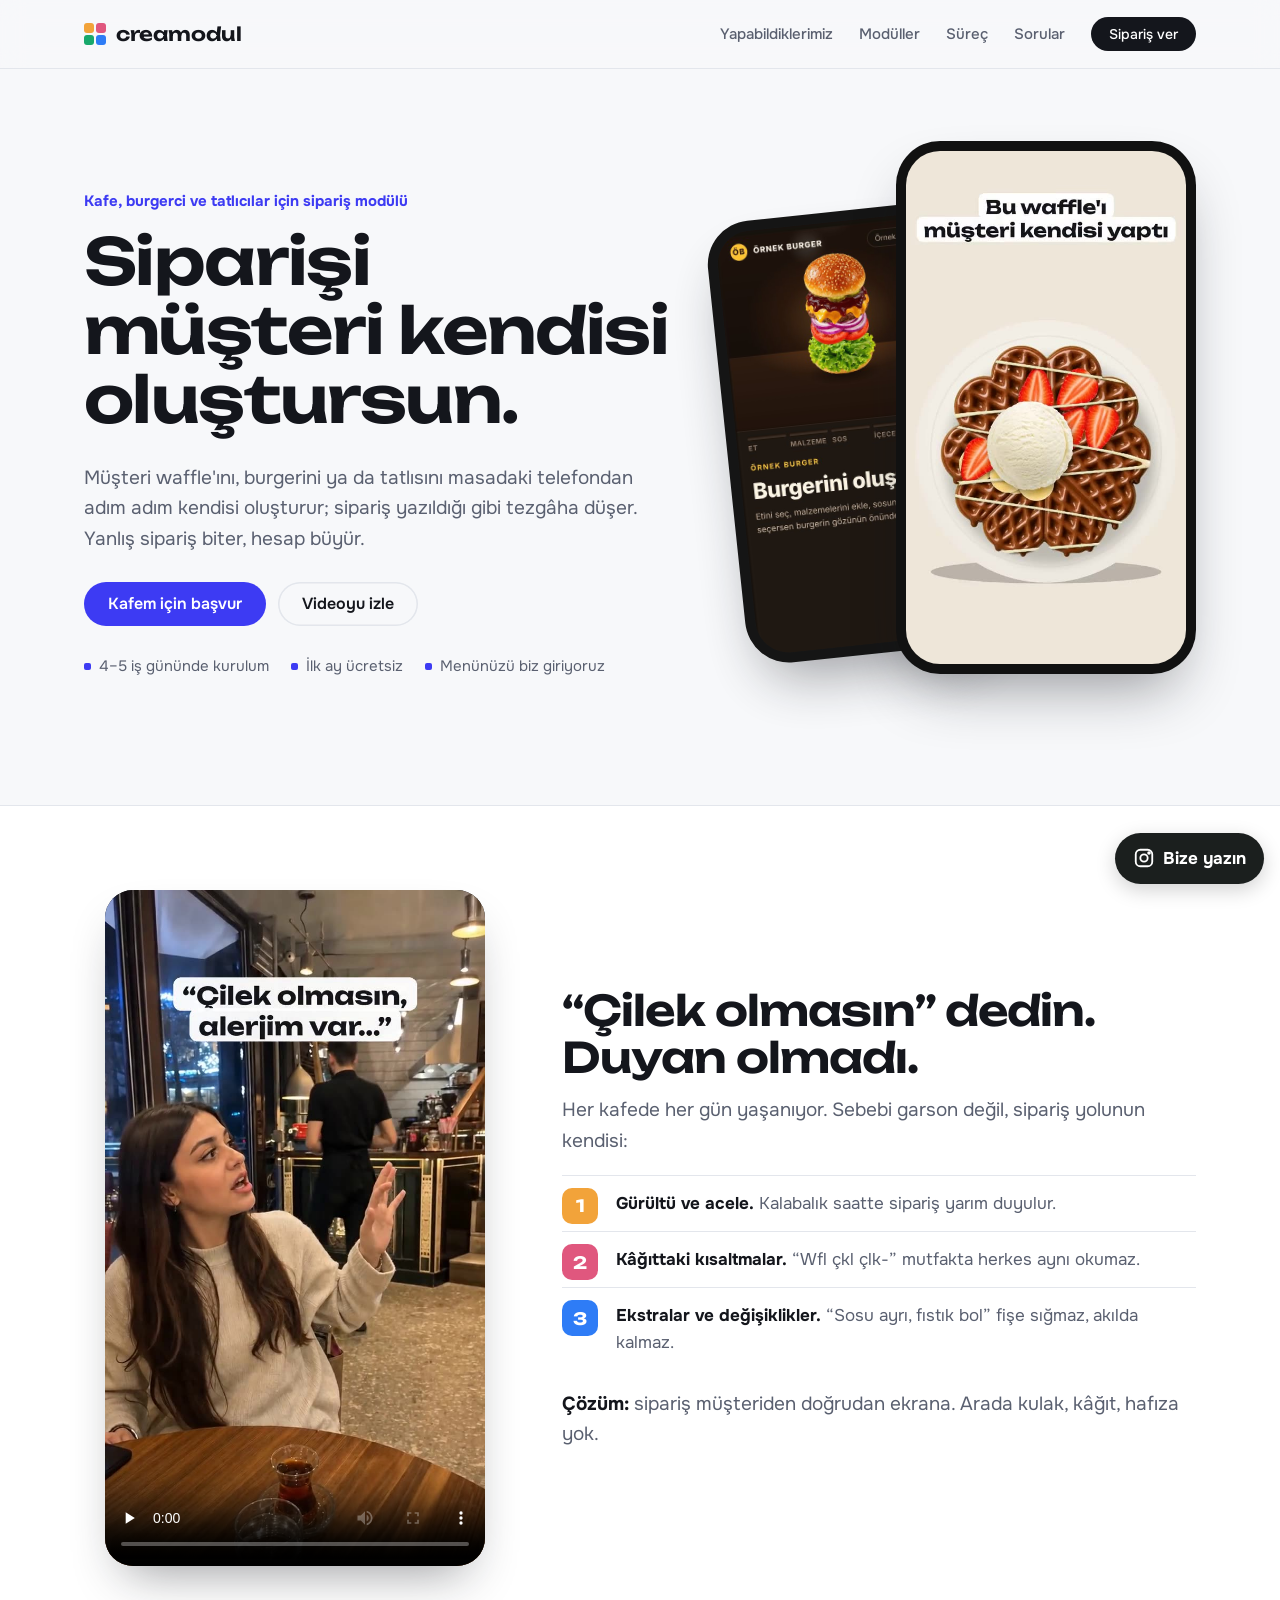
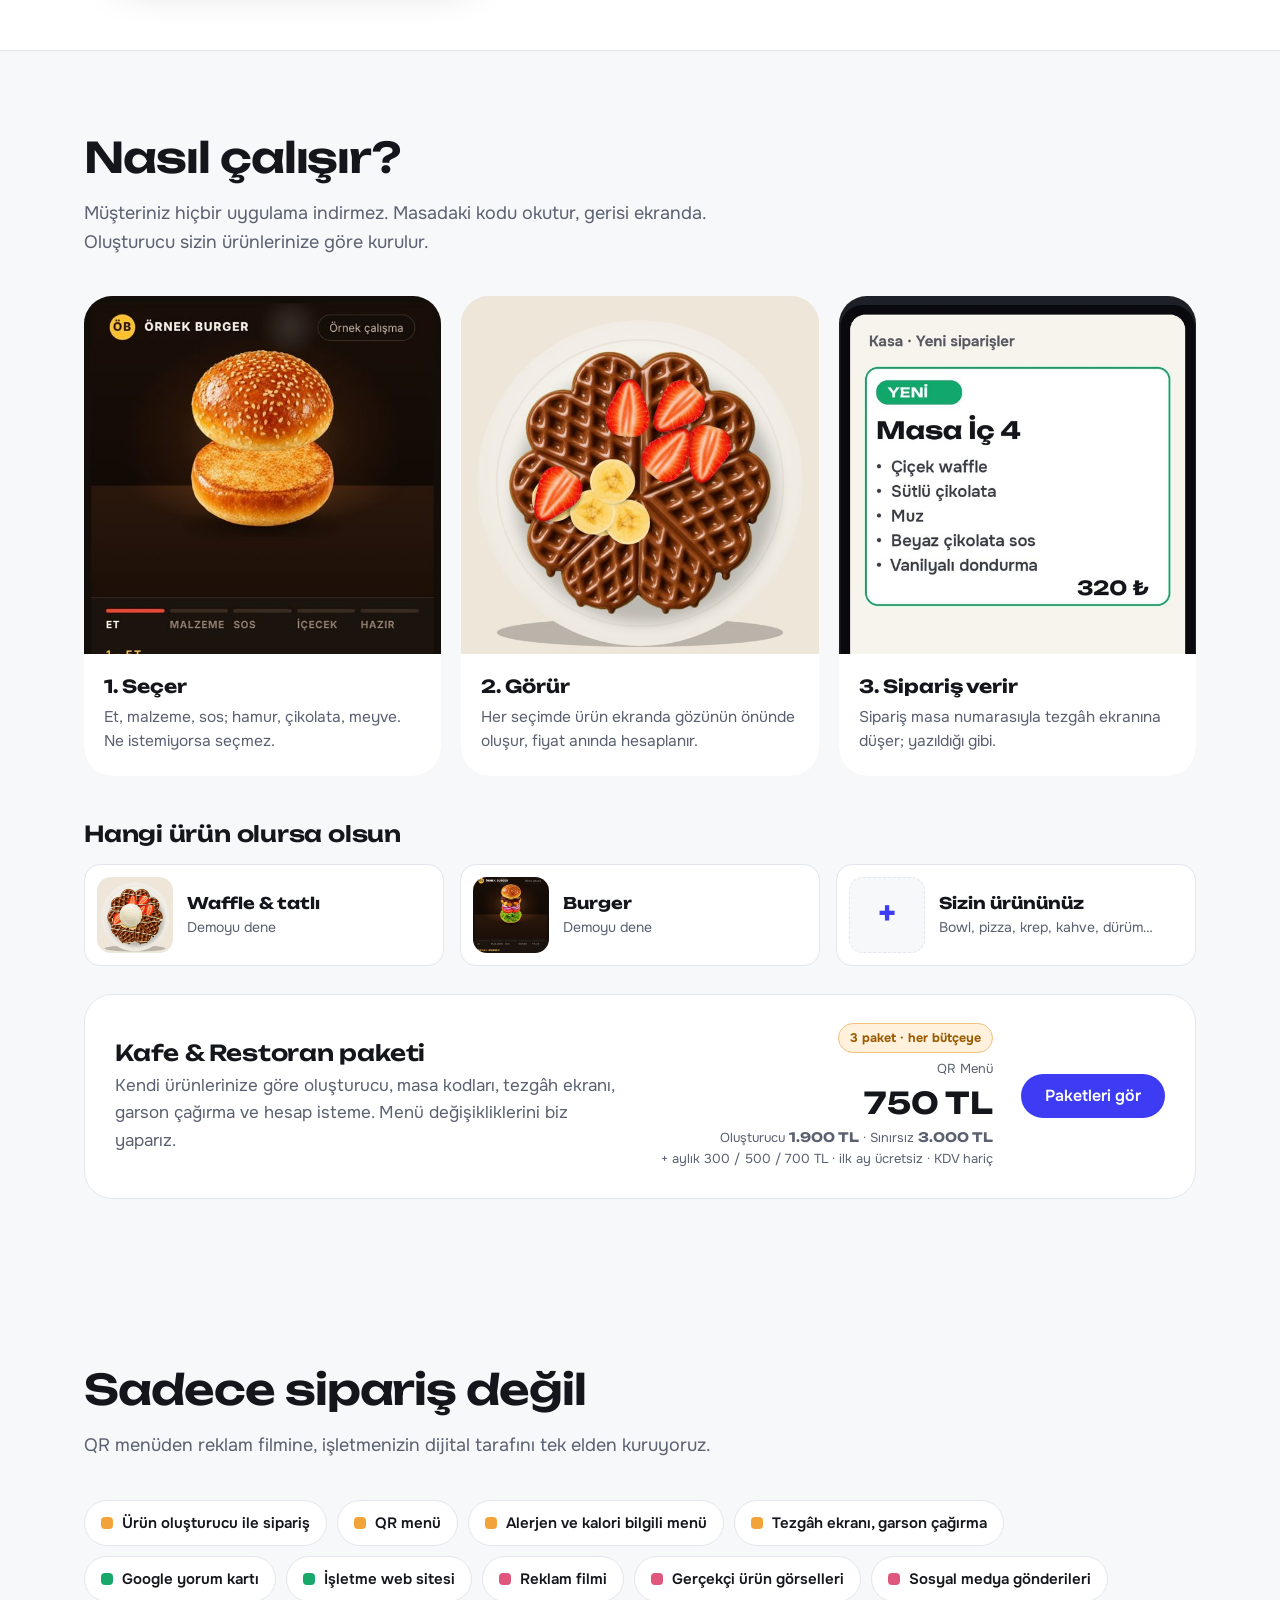
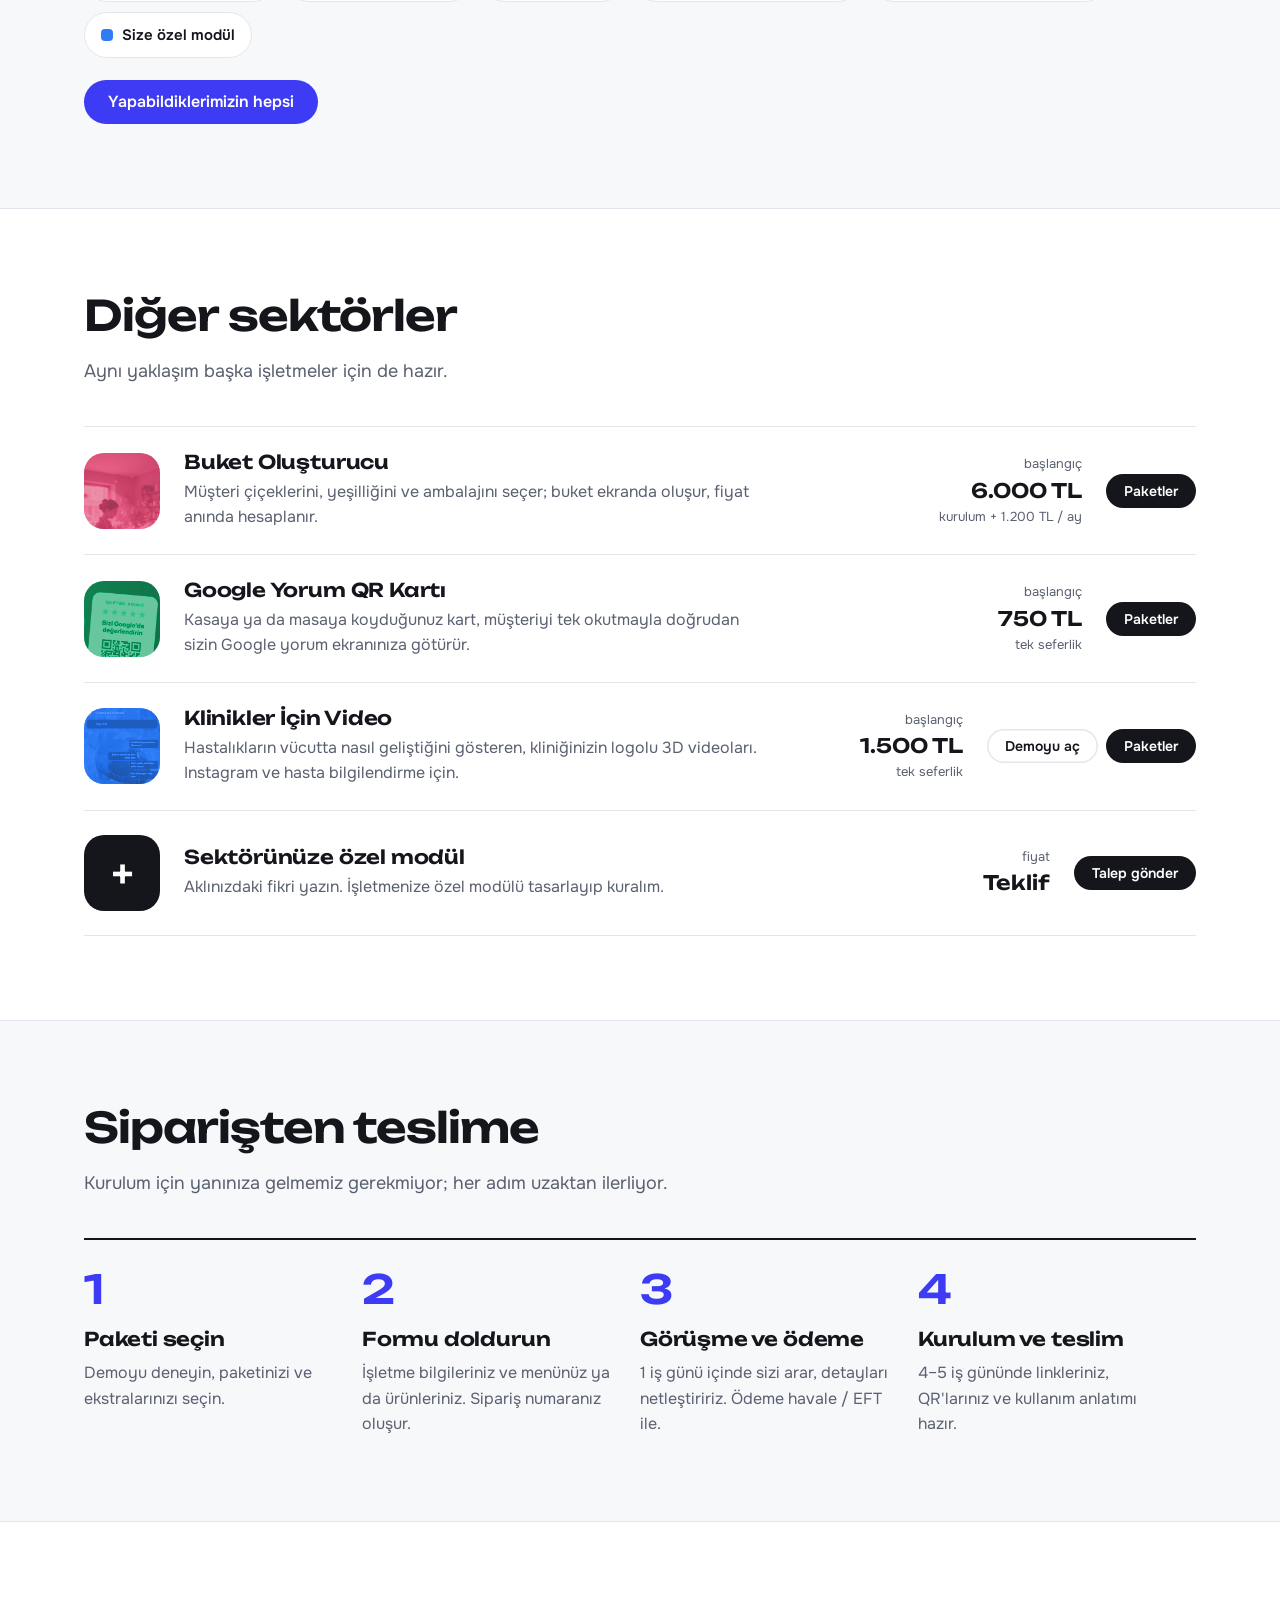
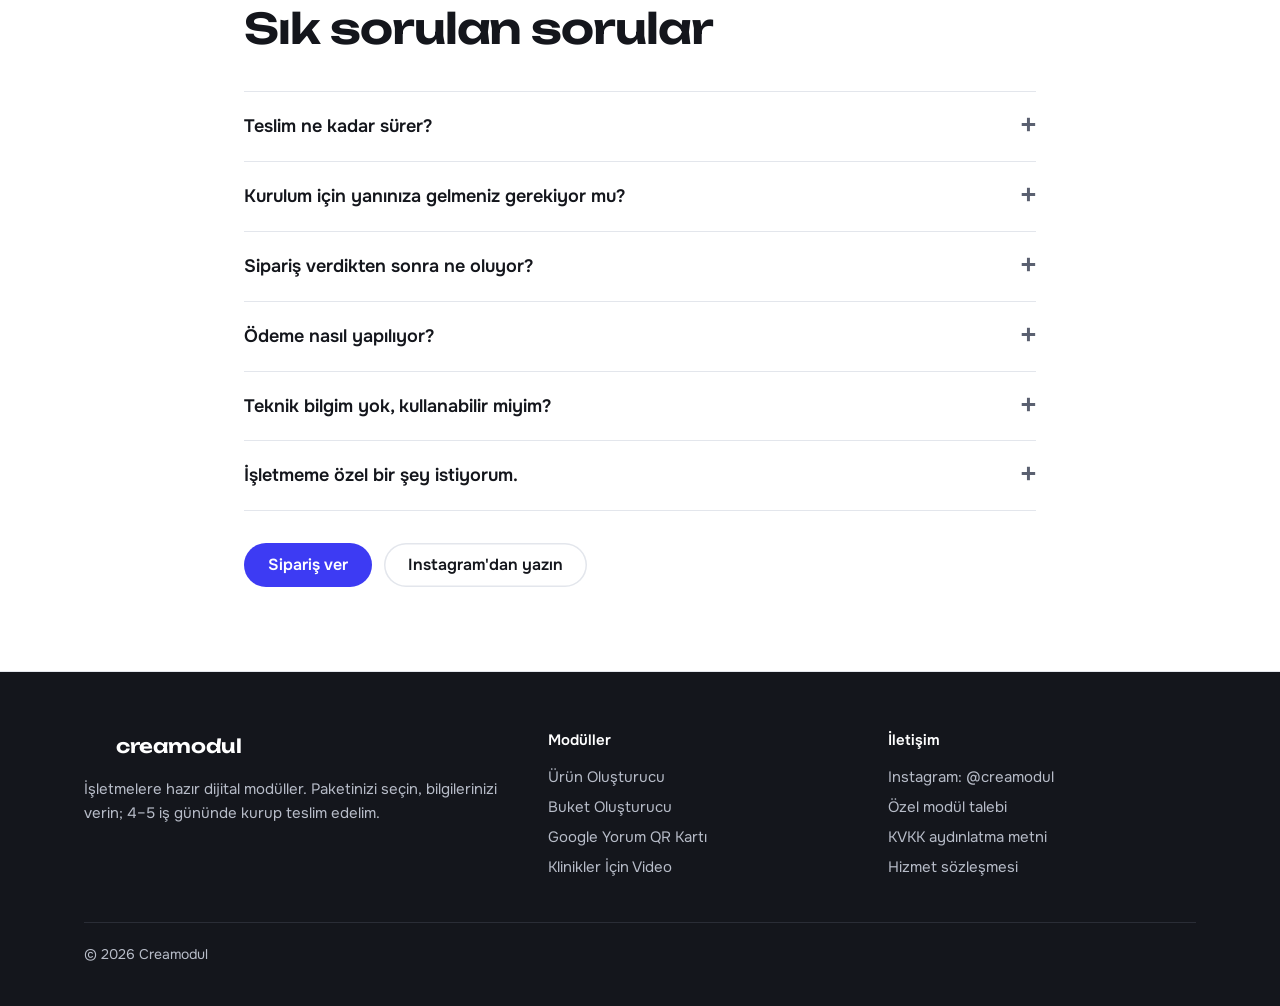
==== commit 6da1e39d: "Kafe: 3 paket (QR Menü 750, Oluşturucu 1.900, Sınırsız 3.000) Co-Authored-By: Claude Opus 5.5 <norep" ====
--- a/index.html
+++ b/index.html
@@ -31,7 +31,7 @@
 <a class="prc" href="https://burger.creamodul.com" target="_blank" rel="noopener"><img src="/assets/img/burger_kare.jpg" alt="Burger" loading="lazy"><span><b>Burger</b>Demoyu dene</span></a>
 <a class="prc ph" href="/siparis/?modul=kafe"><div class="ic">+</div><span><b>Sizin ürününüz</b>Bowl, pizza, krep, kahve, dürüm…</span></a></div></div>
 <div class="kpk"><div><h3>Kafe &amp; Restoran paketi</h3><p>Kendi ürünlerinize göre oluşturucu, masa kodları, tezgâh ekranı, garson çağırma ve hesap isteme. Menü değişikliklerini biz yaparız.</p></div>
-<div class="kp"><span class="lz">Lansman fiyatı · ilk 6 işletmeye özel</span><small>kurulum</small><b><s>6.000</s> 3.000 TL</b><small>+ <s>1.200</s> 700 TL / ay · ilk ay ücretsiz · KDV hariç</small><small style="color:var(--ink);margin-top:4px">🎁 Hediye: 1 tanıtım Reels'i + Google yorum kartı</small></div>
+<div class="kp"><span class="lz">3 paket · her bütçeye</span><small>QR Menü</small><b>750 TL</b><small>Oluşturucu <b style="font-size:inherit">1.900 TL</b> · Sınırsız <b style="font-size:inherit">3.000 TL</b></small><small>+ aylık 300 / 500 / 700 TL · ilk ay ücretsiz · KDV hariç</small></div>
 <div class="acts"><a class="btn br" href="/moduller/kafe-restoran-qr-siparis/">Paketleri gör</a></div></div></div></section>
 <section id="yap"><div class="w"><div class="sh"><h2>Sadece sipariş değil</h2><p>QR menüden reklam filmine, işletmenizin dijital tarafını tek elden kuruyoruz.</p></div><div class="chipsx"><span class="cx"><i class="dot kafe"></i>Ürün oluşturucu ile sipariş</span><span class="cx"><i class="dot kafe"></i>QR menü</span><span class="cx"><i class="dot kafe"></i>Alerjen ve kalori bilgili menü</span><span class="cx"><i class="dot kafe"></i>Tezgâh ekranı, garson çağırma</span><span class="cx"><i class="dot yorum"></i>Google yorum kartı</span><span class="cx"><i class="dot yorum"></i>İşletme web sitesi</span><span class="cx"><i class="dot cicek"></i>Reklam filmi</span><span class="cx"><i class="dot cicek"></i>Gerçekçi ürün görselleri</span><span class="cx"><i class="dot cicek"></i>Sosyal medya gönderileri</span><span class="cx"><i class="dot anatomi"></i>Size özel modül</span></div><div style="margin-top:22px"><a class="btn br" href="/yapabildiklerimiz/">Yapabildiklerimizin hepsi</a></div></div></section>
 <section id="moduller" class="alt"><div class="w"><div class="sh"><h2>Diğer sektörler</h2><p>Aynı yaklaşım başka işletmeler için de hazır.</p></div><div class="cat"><div class="row-m"><div class="sw cicek"><img src="/assets/img/foto-cicek.jpg" alt=""></div>
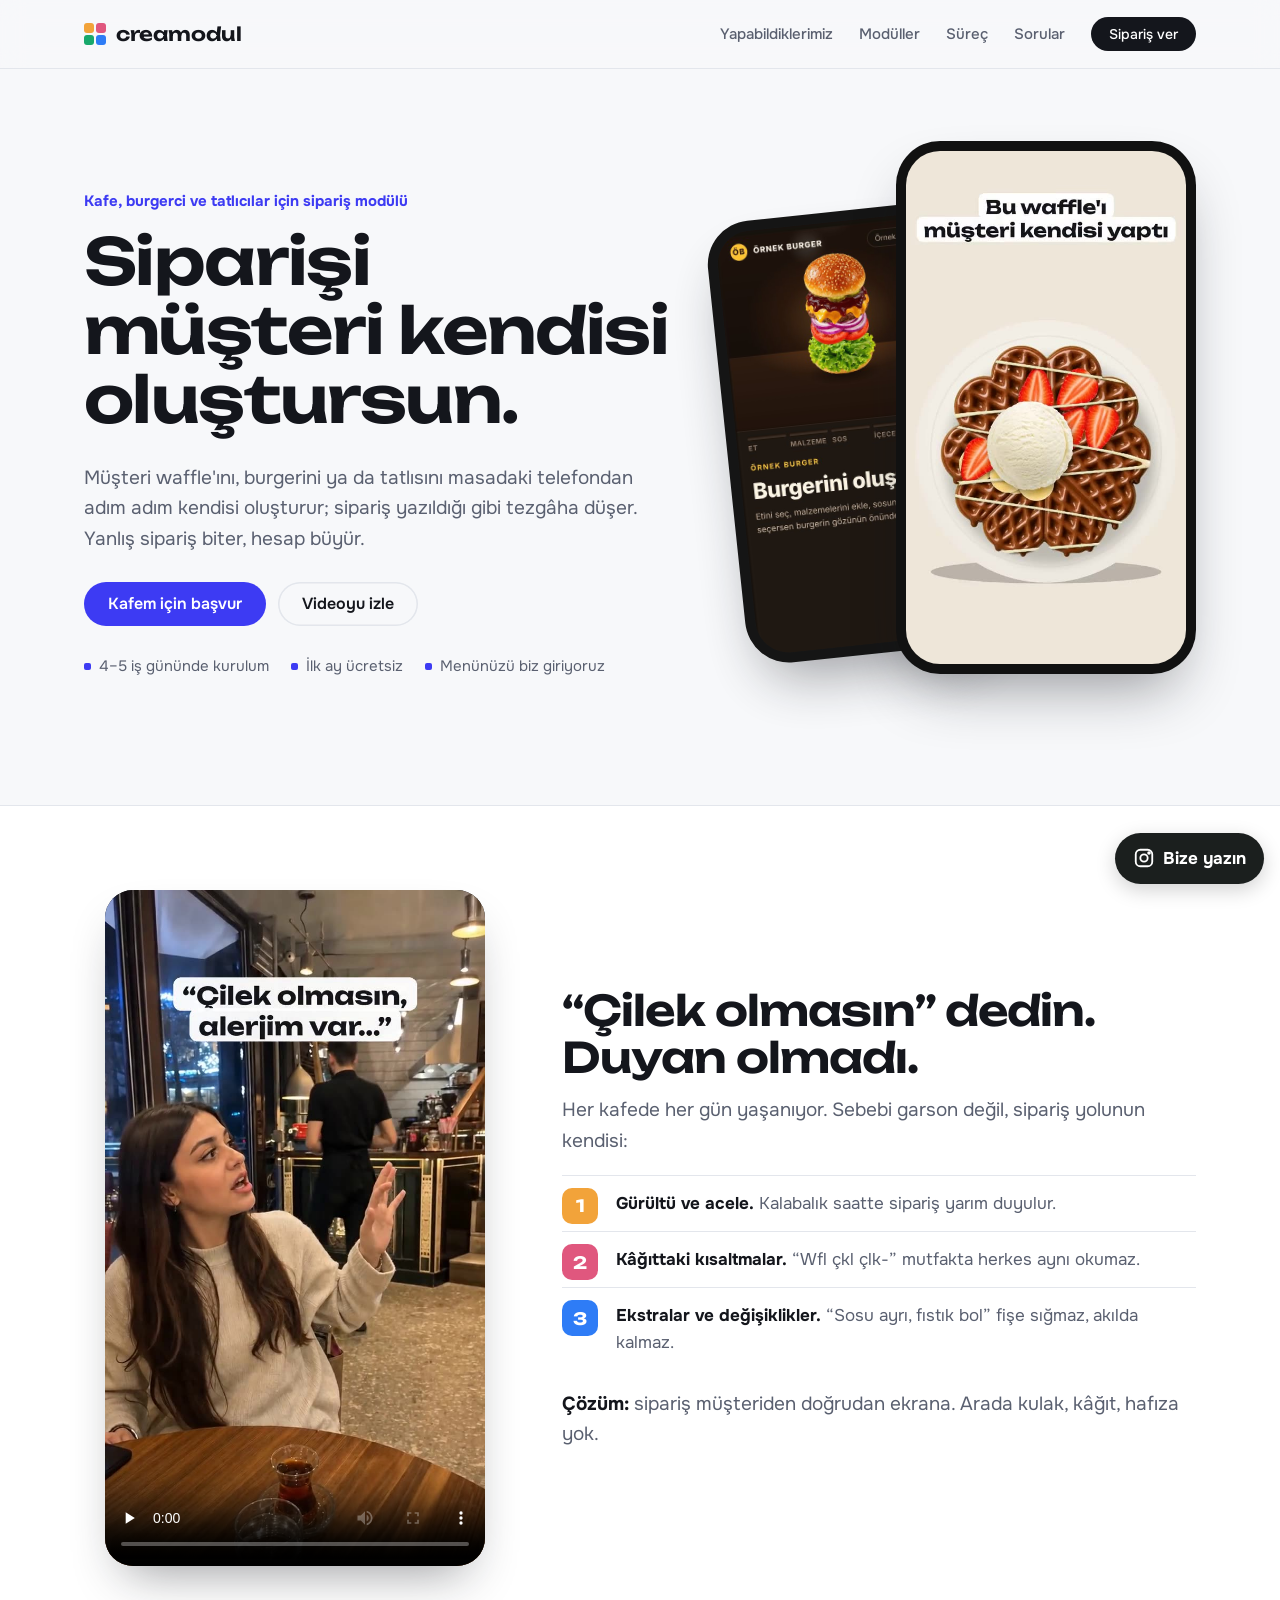
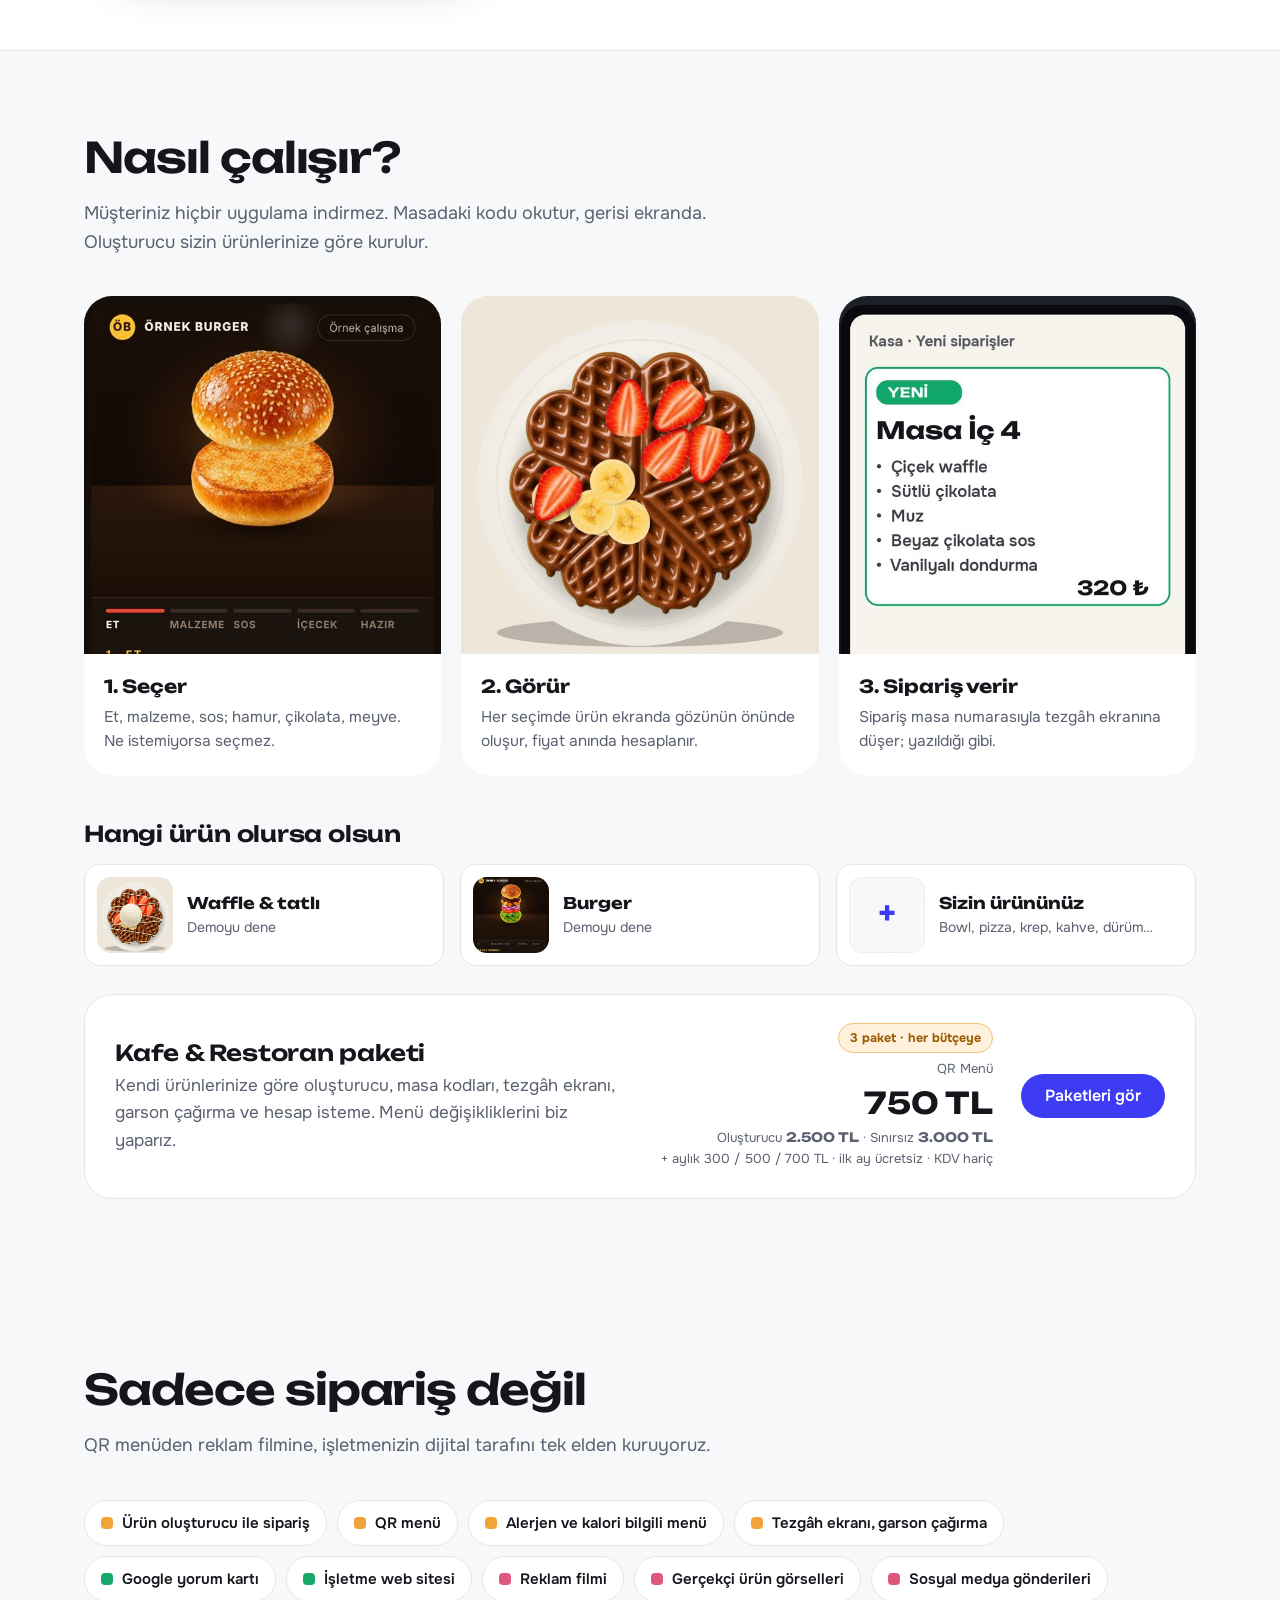
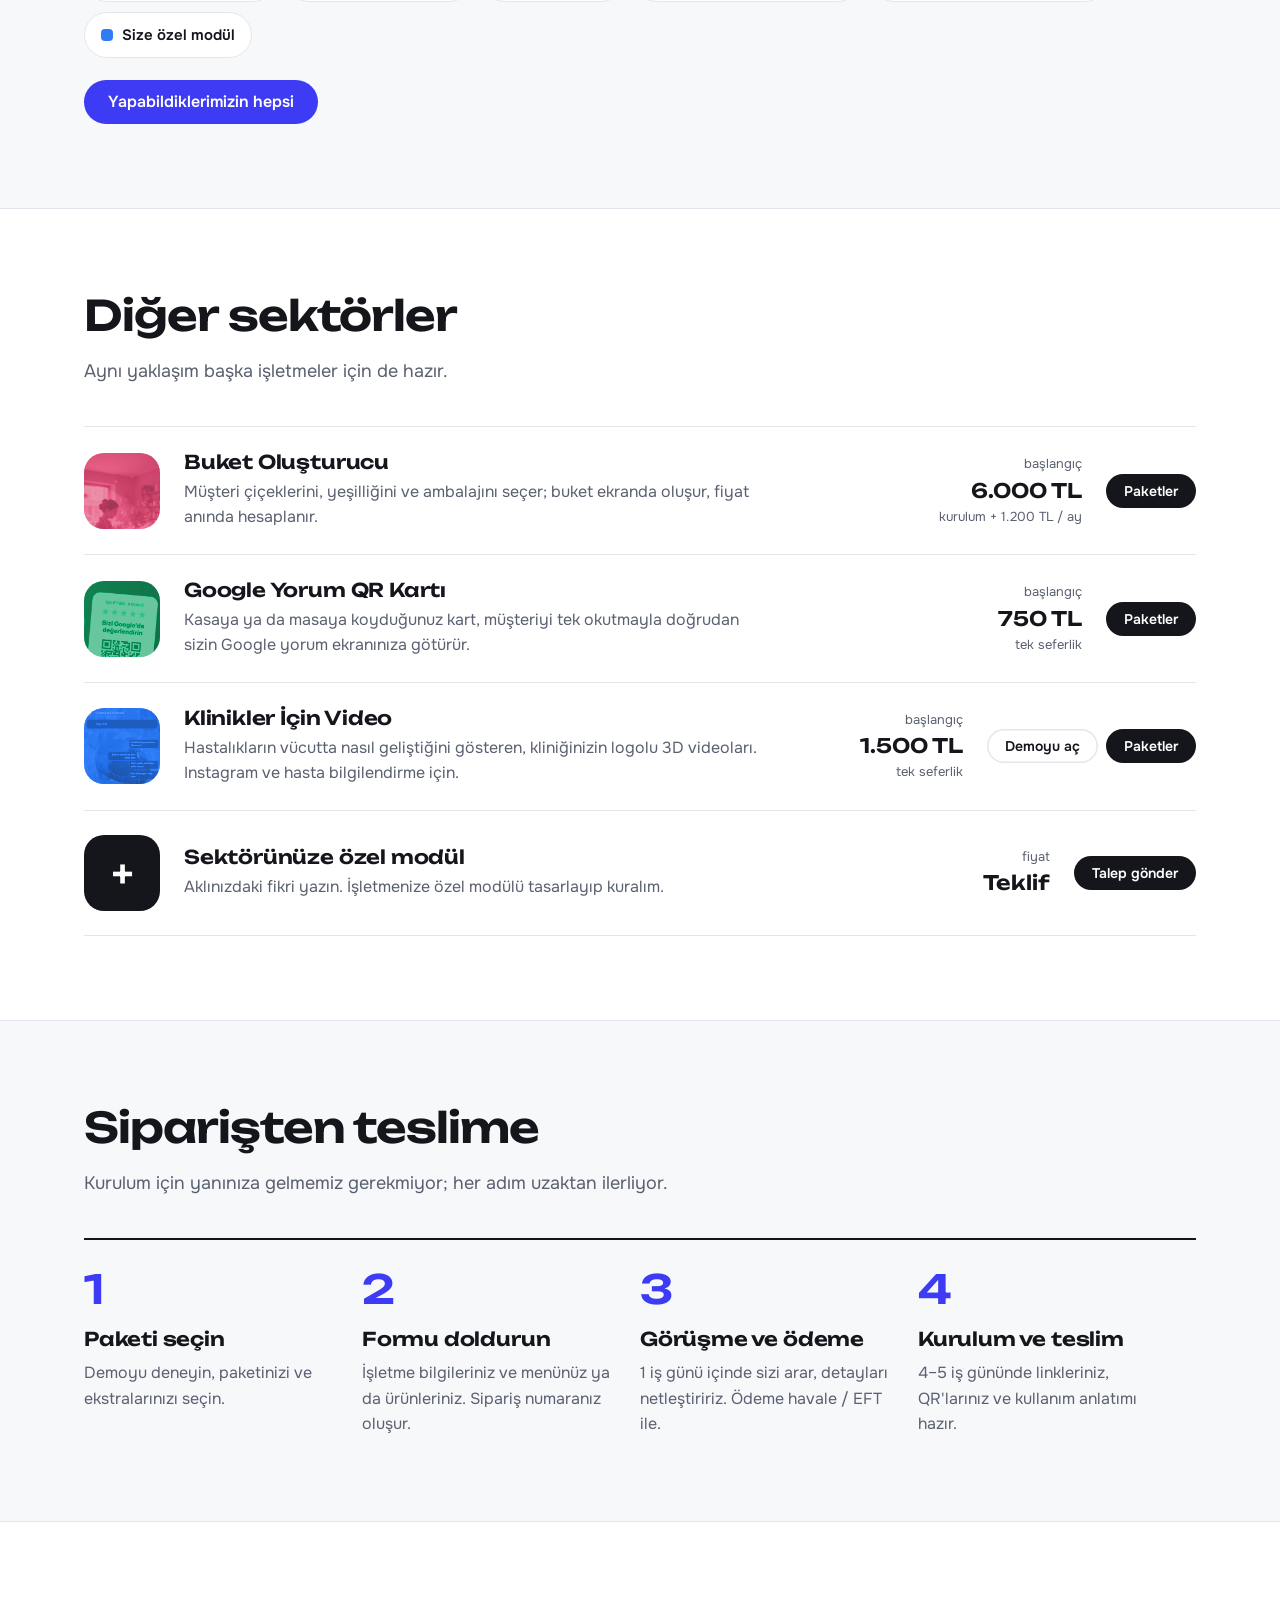
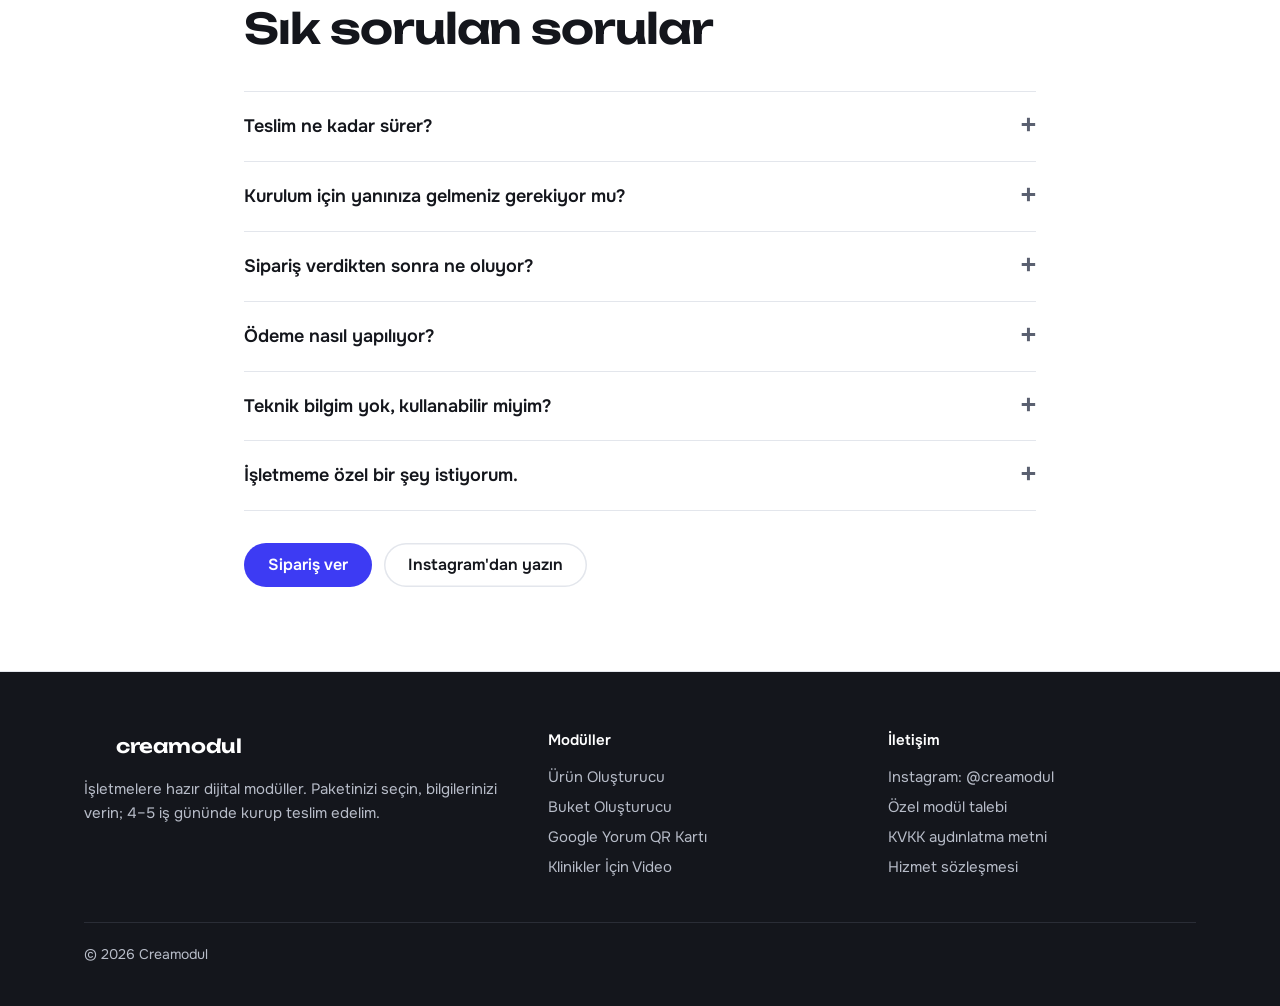
==== commit 14785393: "Oluşturucu paketi 2.500 TL Co-Authored-By: Claude Opus 5.5 <noreply@anthropic.com> Claude-Session: h" ====
--- a/index.html
+++ b/index.html
@@ -31,7 +31,7 @@
 <a class="prc" href="https://burger.creamodul.com" target="_blank" rel="noopener"><img src="/assets/img/burger_kare.jpg" alt="Burger" loading="lazy"><span><b>Burger</b>Demoyu dene</span></a>
 <a class="prc ph" href="/siparis/?modul=kafe"><div class="ic">+</div><span><b>Sizin ürününüz</b>Bowl, pizza, krep, kahve, dürüm…</span></a></div></div>
 <div class="kpk"><div><h3>Kafe &amp; Restoran paketi</h3><p>Kendi ürünlerinize göre oluşturucu, masa kodları, tezgâh ekranı, garson çağırma ve hesap isteme. Menü değişikliklerini biz yaparız.</p></div>
-<div class="kp"><span class="lz">3 paket · her bütçeye</span><small>QR Menü</small><b>750 TL</b><small>Oluşturucu <b style="font-size:inherit">1.900 TL</b> · Sınırsız <b style="font-size:inherit">3.000 TL</b></small><small>+ aylık 300 / 500 / 700 TL · ilk ay ücretsiz · KDV hariç</small></div>
+<div class="kp"><span class="lz">3 paket · her bütçeye</span><small>QR Menü</small><b>750 TL</b><small>Oluşturucu <b style="font-size:inherit">2.500 TL</b> · Sınırsız <b style="font-size:inherit">3.000 TL</b></small><small>+ aylık 300 / 500 / 700 TL · ilk ay ücretsiz · KDV hariç</small></div>
 <div class="acts"><a class="btn br" href="/moduller/kafe-restoran-qr-siparis/">Paketleri gör</a></div></div></div></section>
 <section id="yap"><div class="w"><div class="sh"><h2>Sadece sipariş değil</h2><p>QR menüden reklam filmine, işletmenizin dijital tarafını tek elden kuruyoruz.</p></div><div class="chipsx"><span class="cx"><i class="dot kafe"></i>Ürün oluşturucu ile sipariş</span><span class="cx"><i class="dot kafe"></i>QR menü</span><span class="cx"><i class="dot kafe"></i>Alerjen ve kalori bilgili menü</span><span class="cx"><i class="dot kafe"></i>Tezgâh ekranı, garson çağırma</span><span class="cx"><i class="dot yorum"></i>Google yorum kartı</span><span class="cx"><i class="dot yorum"></i>İşletme web sitesi</span><span class="cx"><i class="dot cicek"></i>Reklam filmi</span><span class="cx"><i class="dot cicek"></i>Gerçekçi ürün görselleri</span><span class="cx"><i class="dot cicek"></i>Sosyal medya gönderileri</span><span class="cx"><i class="dot anatomi"></i>Size özel modül</span></div><div style="margin-top:22px"><a class="btn br" href="/yapabildiklerimiz/">Yapabildiklerimizin hepsi</a></div></div></section>
 <section id="moduller" class="alt"><div class="w"><div class="sh"><h2>Diğer sektörler</h2><p>Aynı yaklaşım başka işletmeler için de hazır.</p></div><div class="cat"><div class="row-m"><div class="sw cicek"><img src="/assets/img/foto-cicek.jpg" alt=""></div>
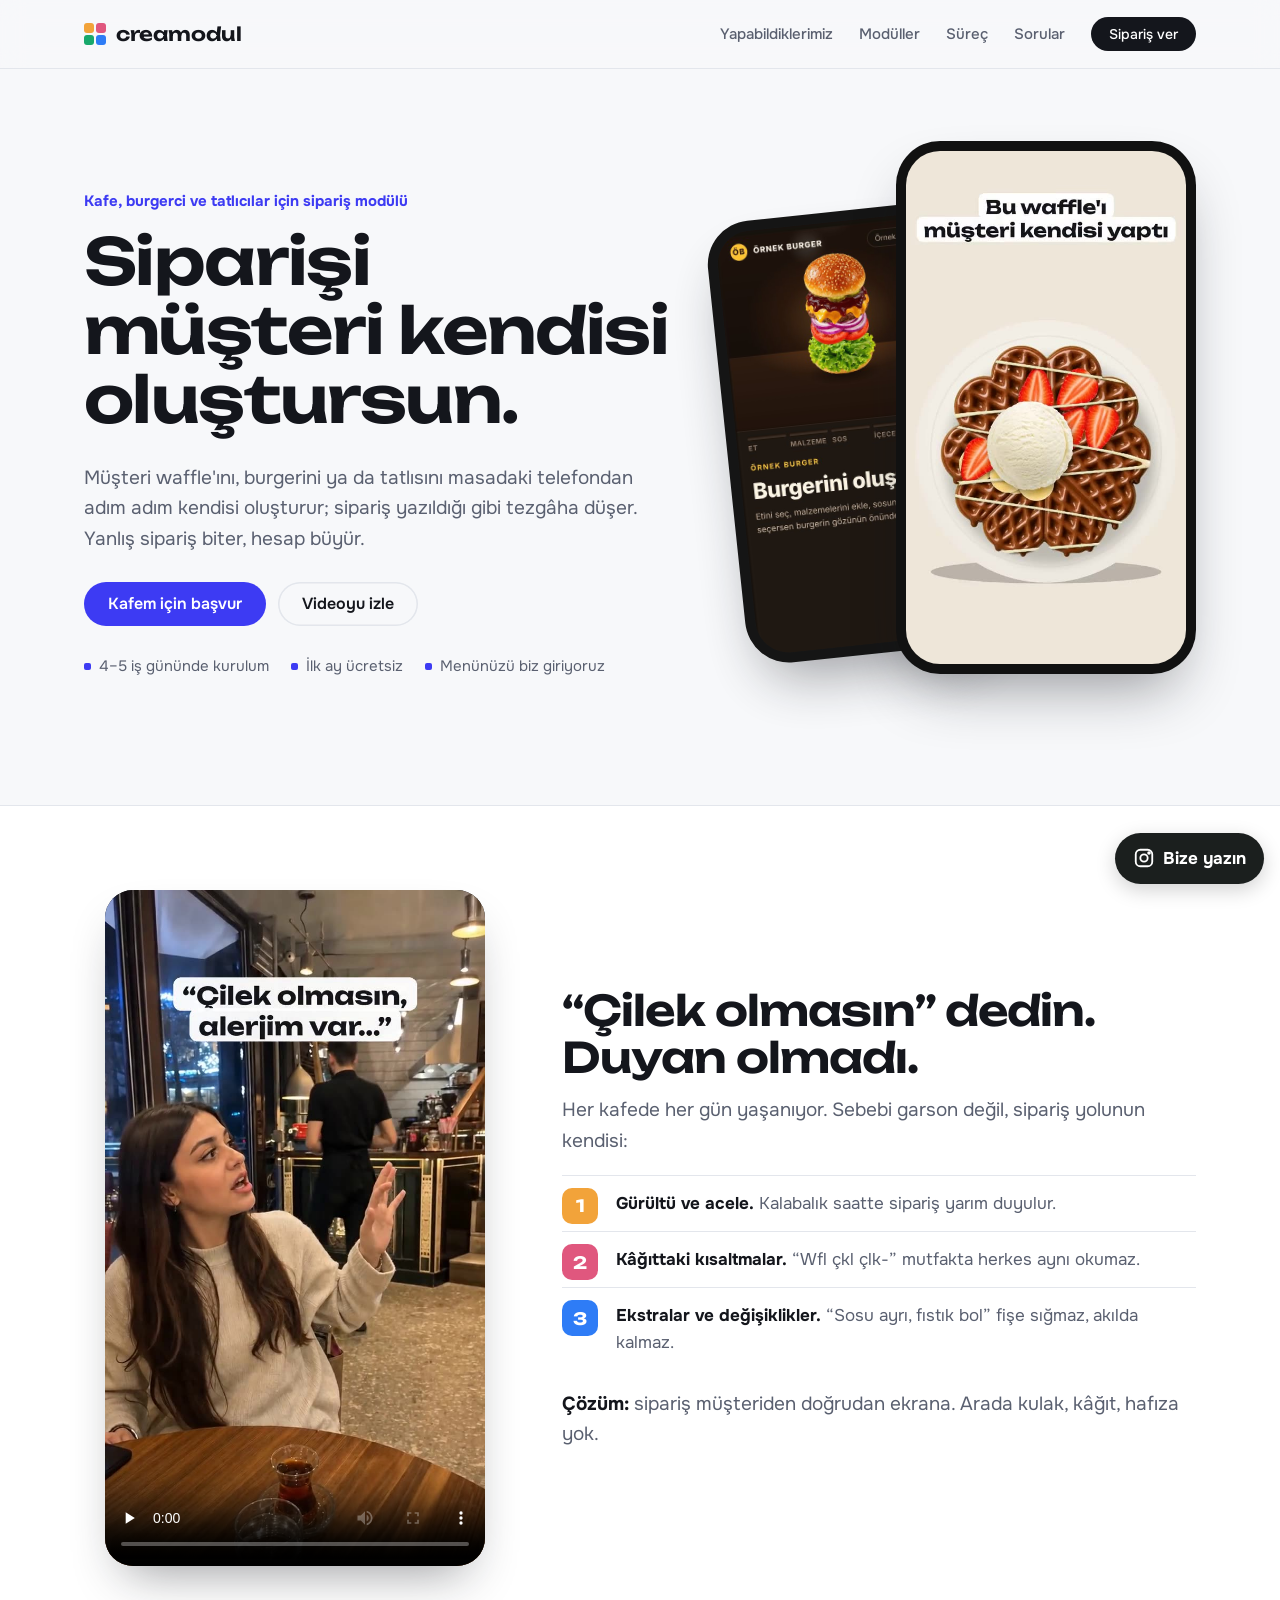
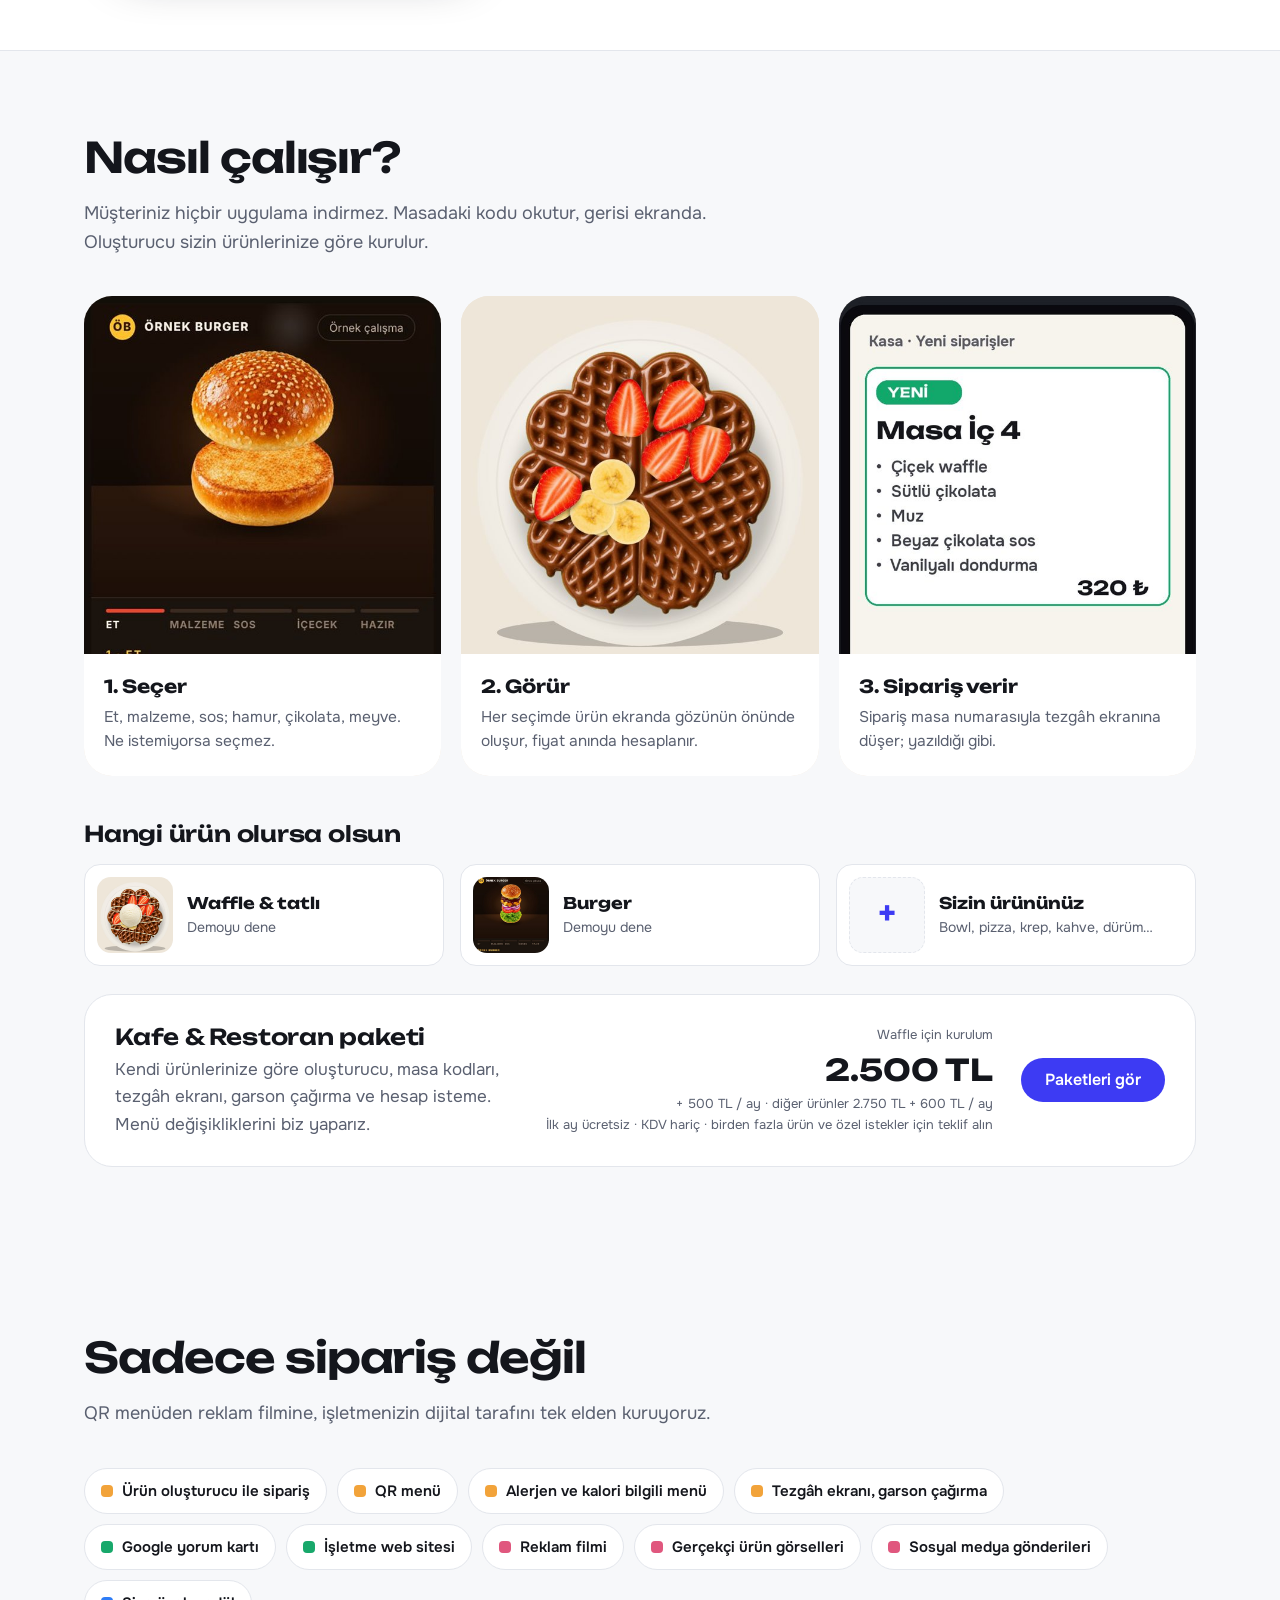
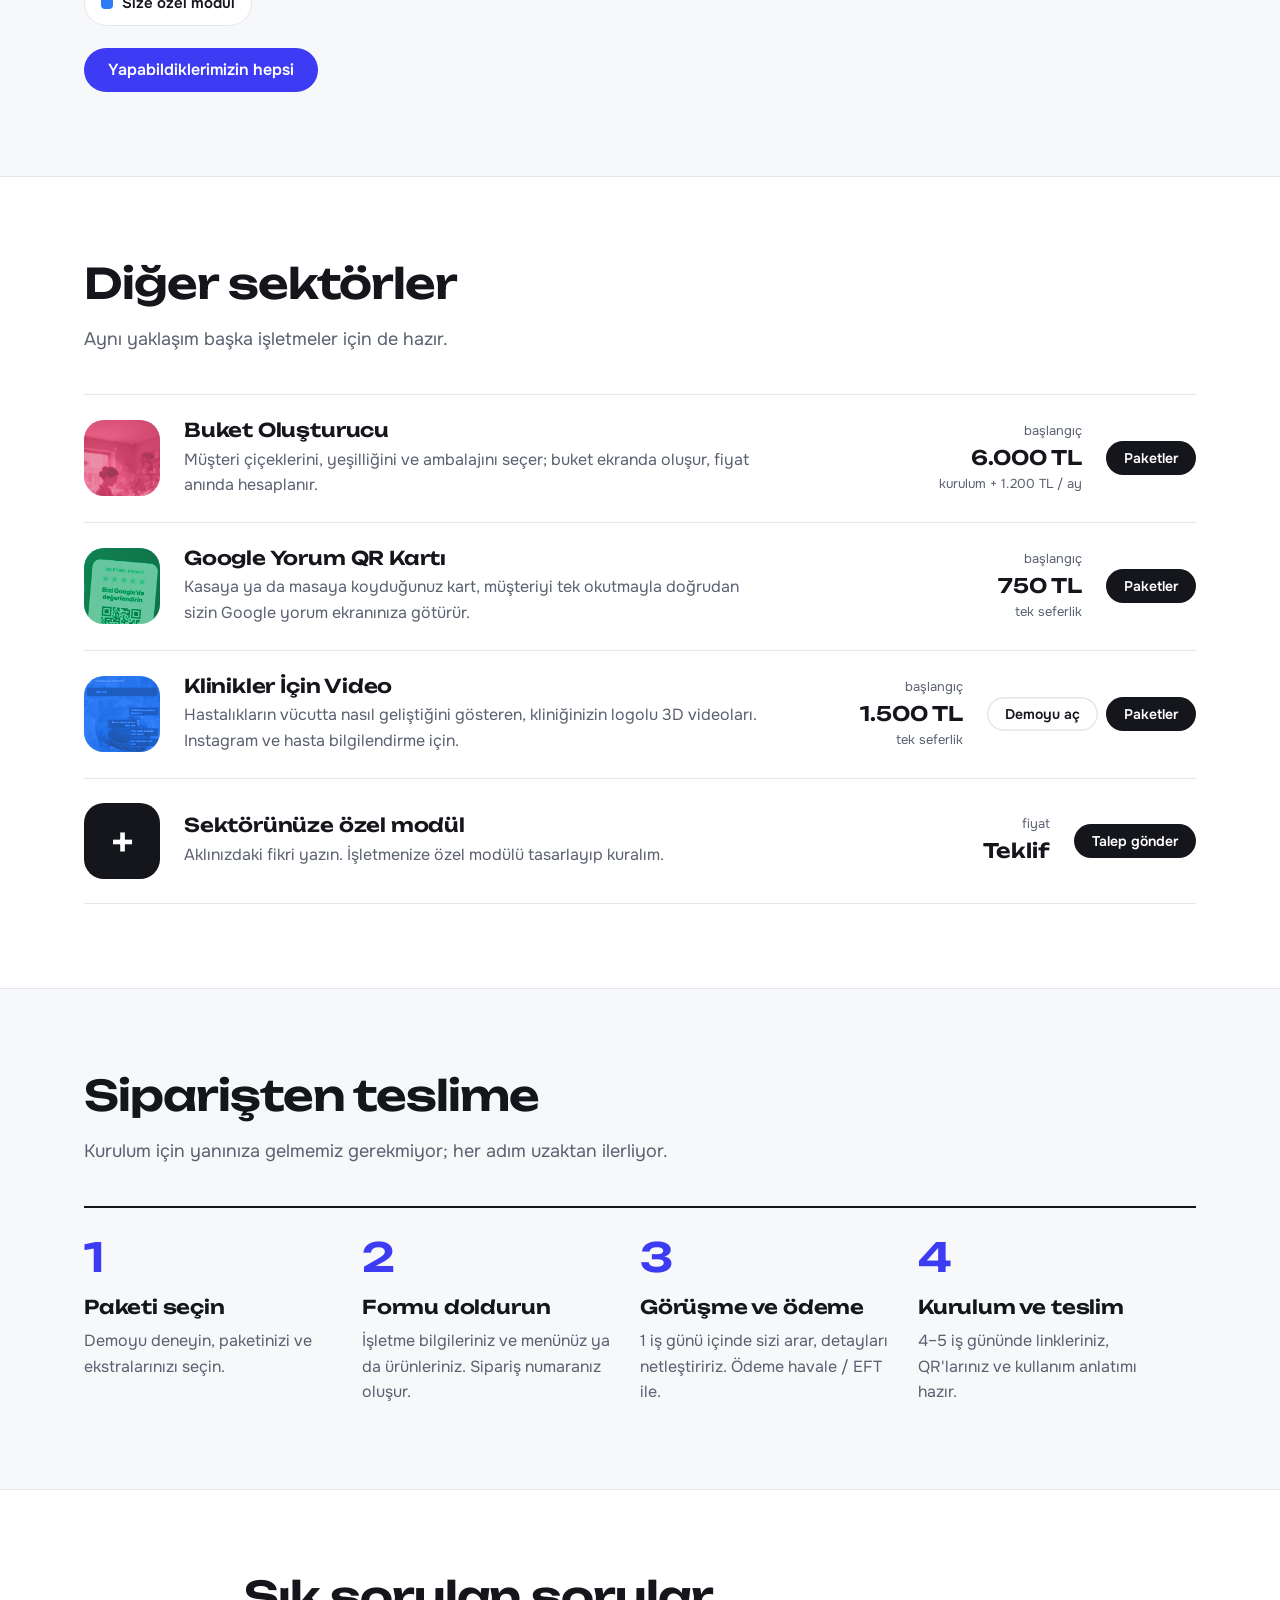
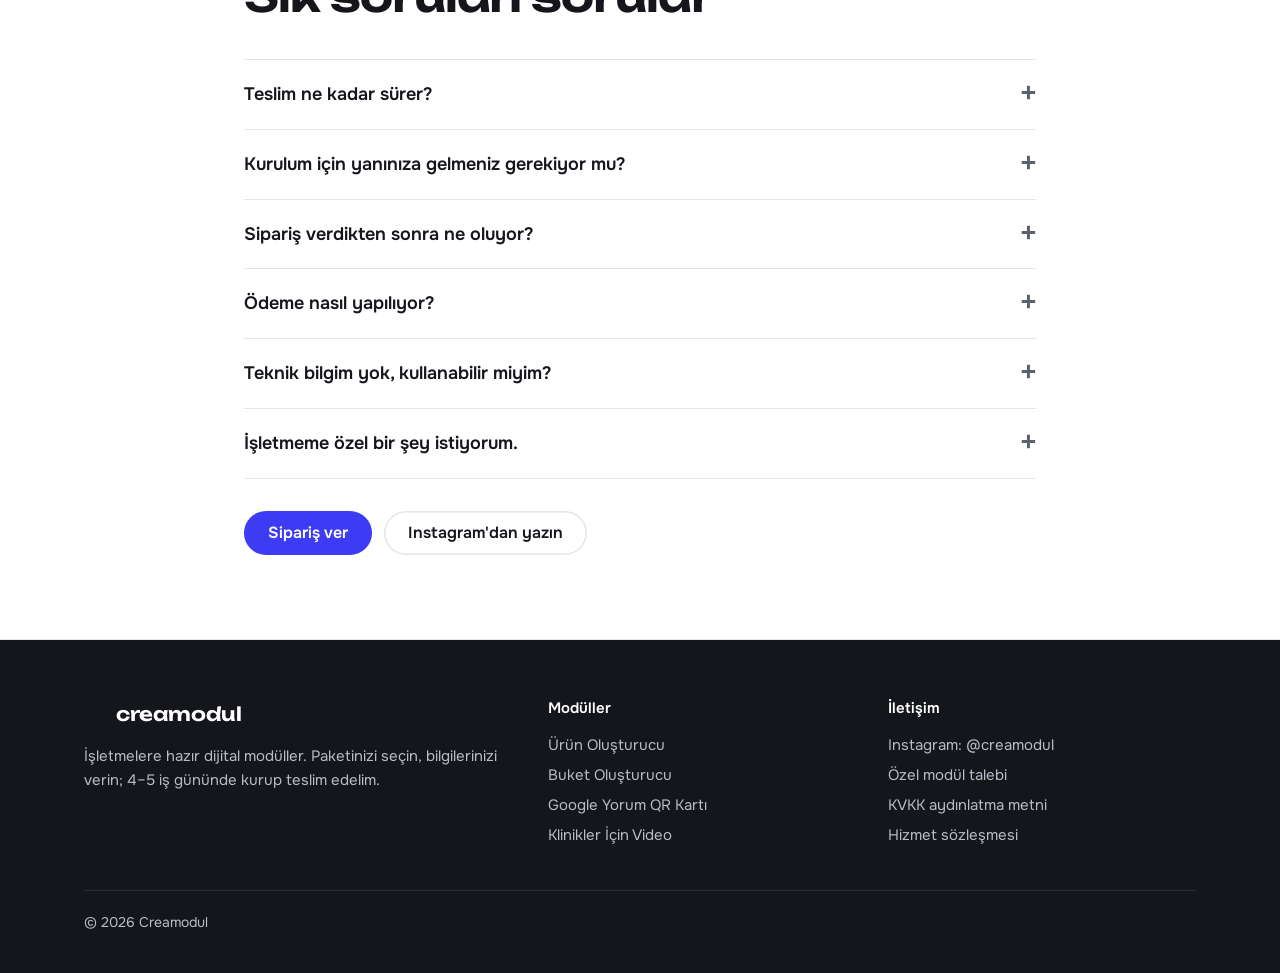
==== commit 85cc49fd: "Kafe: Waffle 2.500/500, diğer ürünler 2.750/600 Co-Authored-By: Claude Opus 5.5 <noreply@anthropic.c" ====
--- a/index.html
+++ b/index.html
@@ -31,7 +31,7 @@
 <a class="prc" href="https://burger.creamodul.com" target="_blank" rel="noopener"><img src="/assets/img/burger_kare.jpg" alt="Burger" loading="lazy"><span><b>Burger</b>Demoyu dene</span></a>
 <a class="prc ph" href="/siparis/?modul=kafe"><div class="ic">+</div><span><b>Sizin ürününüz</b>Bowl, pizza, krep, kahve, dürüm…</span></a></div></div>
 <div class="kpk"><div><h3>Kafe &amp; Restoran paketi</h3><p>Kendi ürünlerinize göre oluşturucu, masa kodları, tezgâh ekranı, garson çağırma ve hesap isteme. Menü değişikliklerini biz yaparız.</p></div>
-<div class="kp"><span class="lz">3 paket · her bütçeye</span><small>QR Menü</small><b>750 TL</b><small>Oluşturucu <b style="font-size:inherit">2.500 TL</b> · Sınırsız <b style="font-size:inherit">3.000 TL</b></small><small>+ aylık 300 / 500 / 700 TL · ilk ay ücretsiz · KDV hariç</small></div>
+<div class="kp"><small>Waffle için kurulum</small><b>2.500 TL</b><small>+ 500 TL / ay · diğer ürünler 2.750 TL + 600 TL / ay</small><small>İlk ay ücretsiz · KDV hariç · birden fazla ürün ve özel istekler için teklif alın</small></div>
 <div class="acts"><a class="btn br" href="/moduller/kafe-restoran-qr-siparis/">Paketleri gör</a></div></div></div></section>
 <section id="yap"><div class="w"><div class="sh"><h2>Sadece sipariş değil</h2><p>QR menüden reklam filmine, işletmenizin dijital tarafını tek elden kuruyoruz.</p></div><div class="chipsx"><span class="cx"><i class="dot kafe"></i>Ürün oluşturucu ile sipariş</span><span class="cx"><i class="dot kafe"></i>QR menü</span><span class="cx"><i class="dot kafe"></i>Alerjen ve kalori bilgili menü</span><span class="cx"><i class="dot kafe"></i>Tezgâh ekranı, garson çağırma</span><span class="cx"><i class="dot yorum"></i>Google yorum kartı</span><span class="cx"><i class="dot yorum"></i>İşletme web sitesi</span><span class="cx"><i class="dot cicek"></i>Reklam filmi</span><span class="cx"><i class="dot cicek"></i>Gerçekçi ürün görselleri</span><span class="cx"><i class="dot cicek"></i>Sosyal medya gönderileri</span><span class="cx"><i class="dot anatomi"></i>Size özel modül</span></div><div style="margin-top:22px"><a class="btn br" href="/yapabildiklerimiz/">Yapabildiklerimizin hepsi</a></div></div></section>
 <section id="moduller" class="alt"><div class="w"><div class="sh"><h2>Diğer sektörler</h2><p>Aynı yaklaşım başka işletmeler için de hazır.</p></div><div class="cat"><div class="row-m"><div class="sw cicek"><img src="/assets/img/foto-cicek.jpg" alt=""></div>
